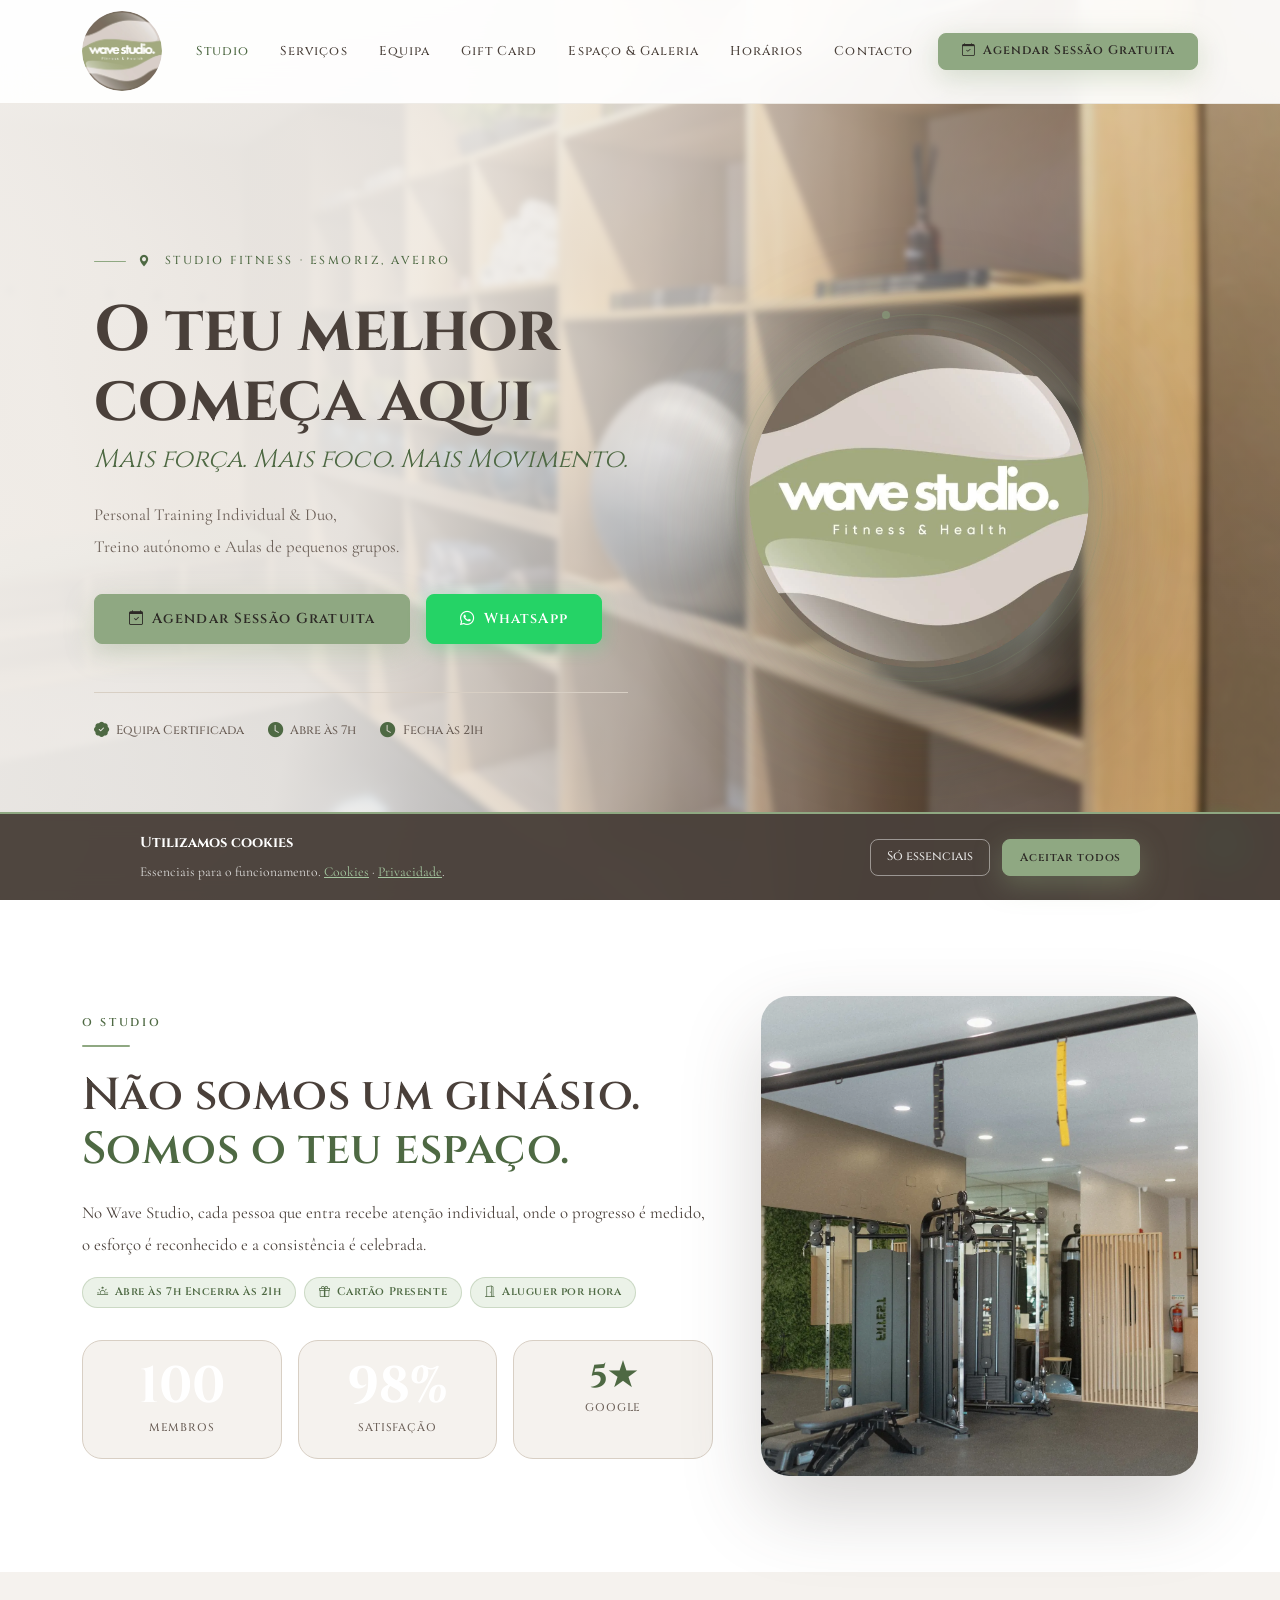
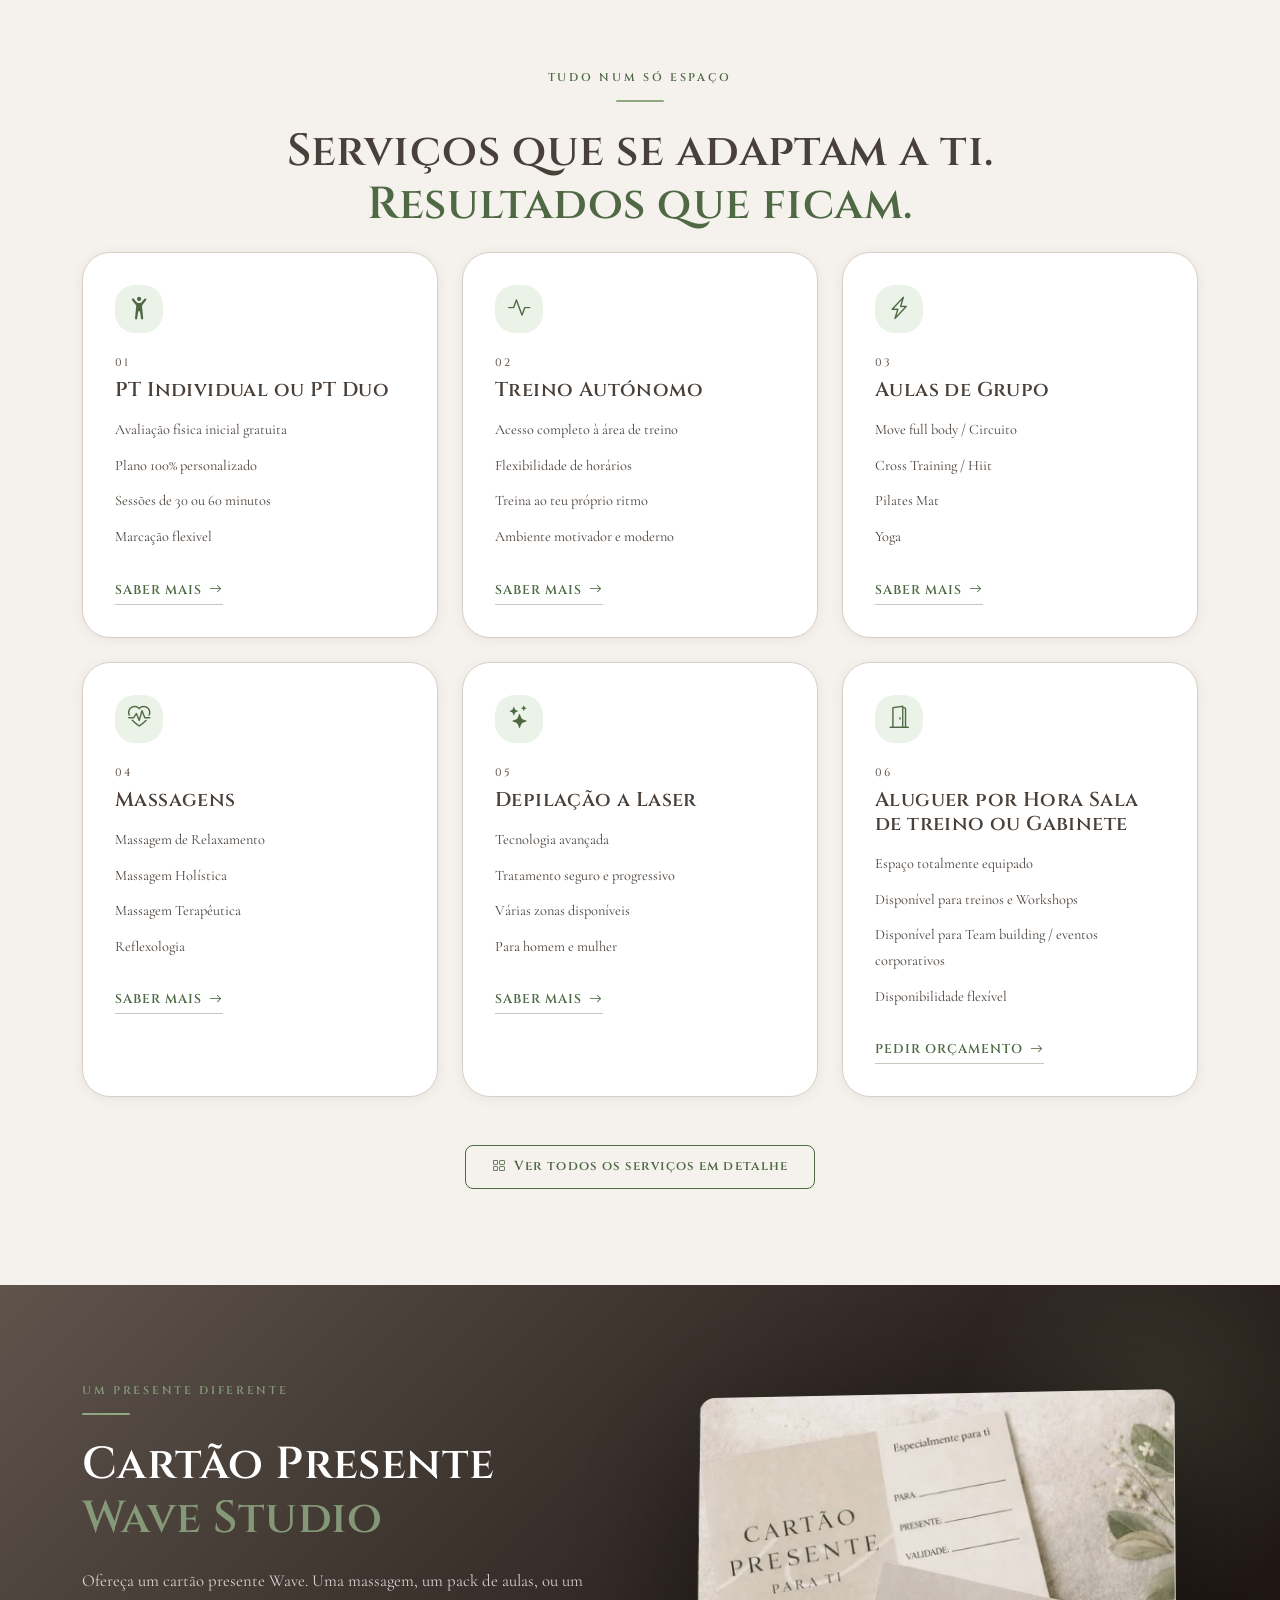
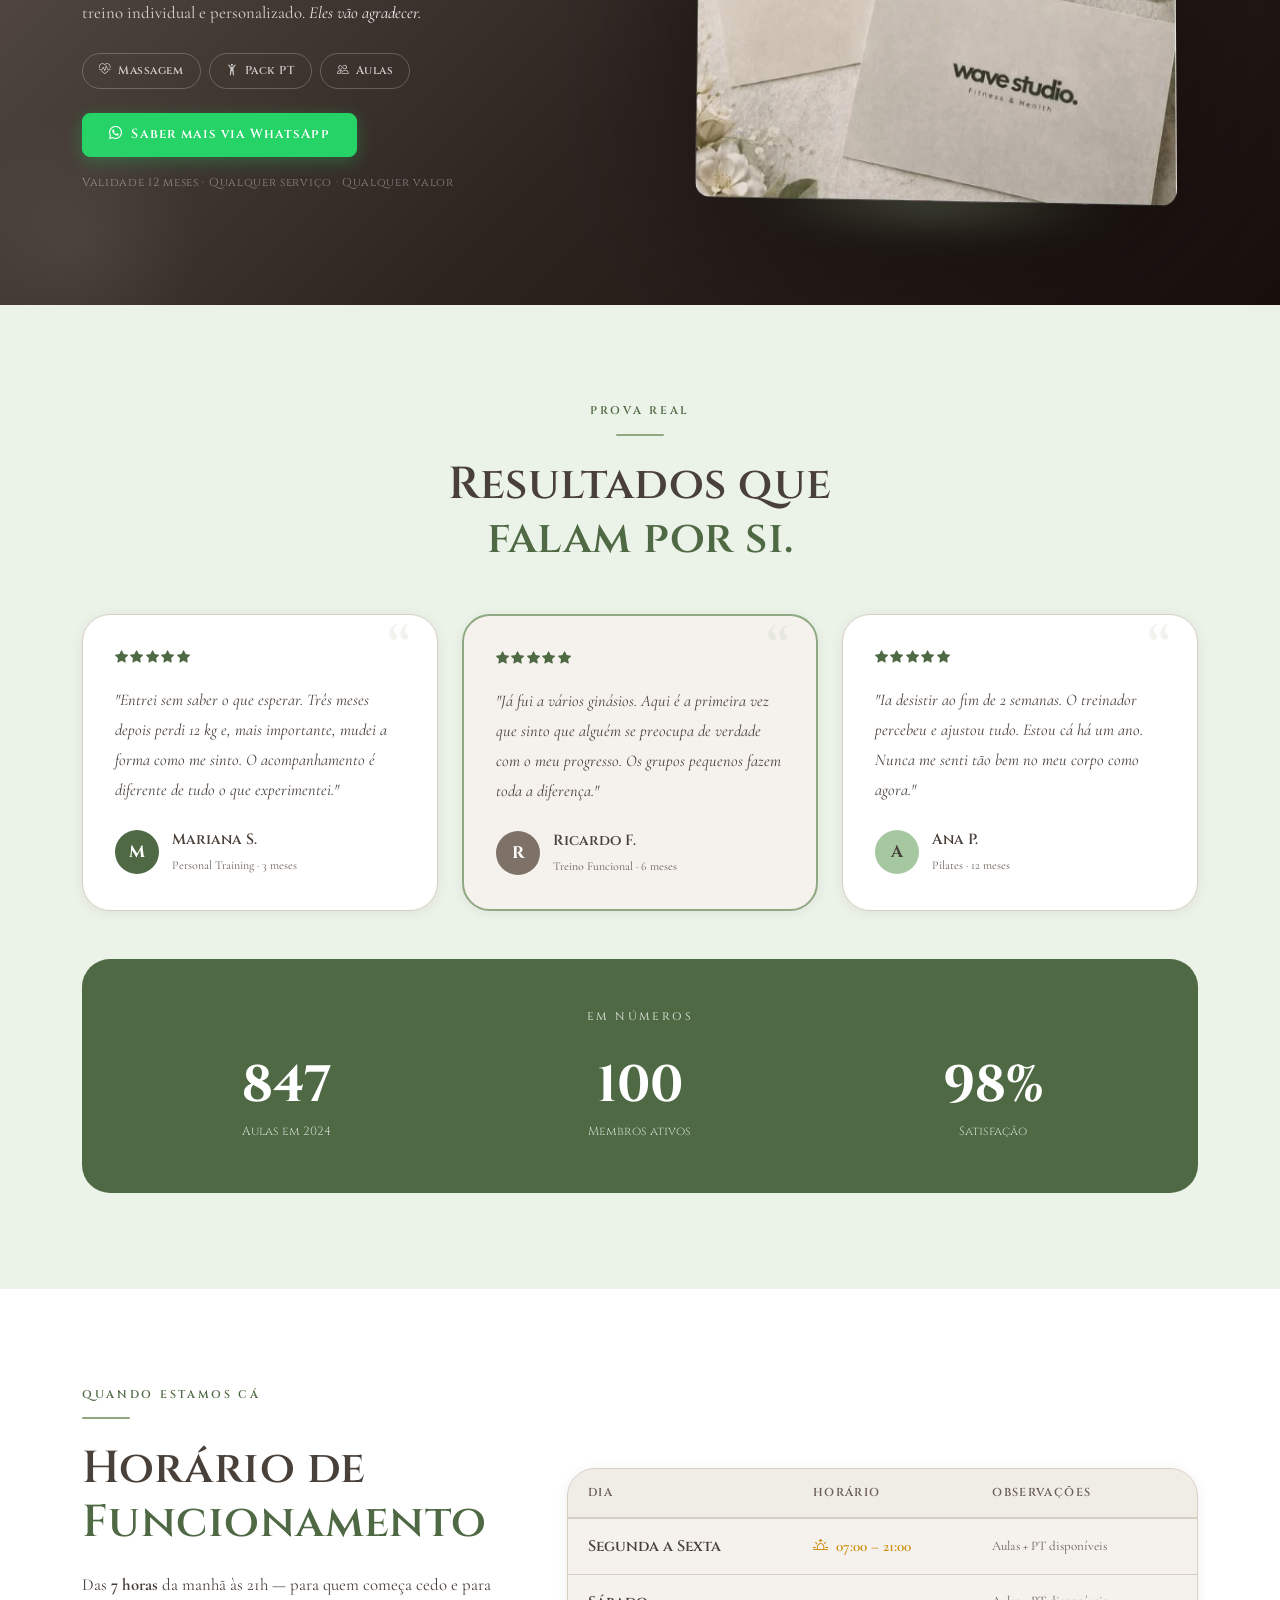
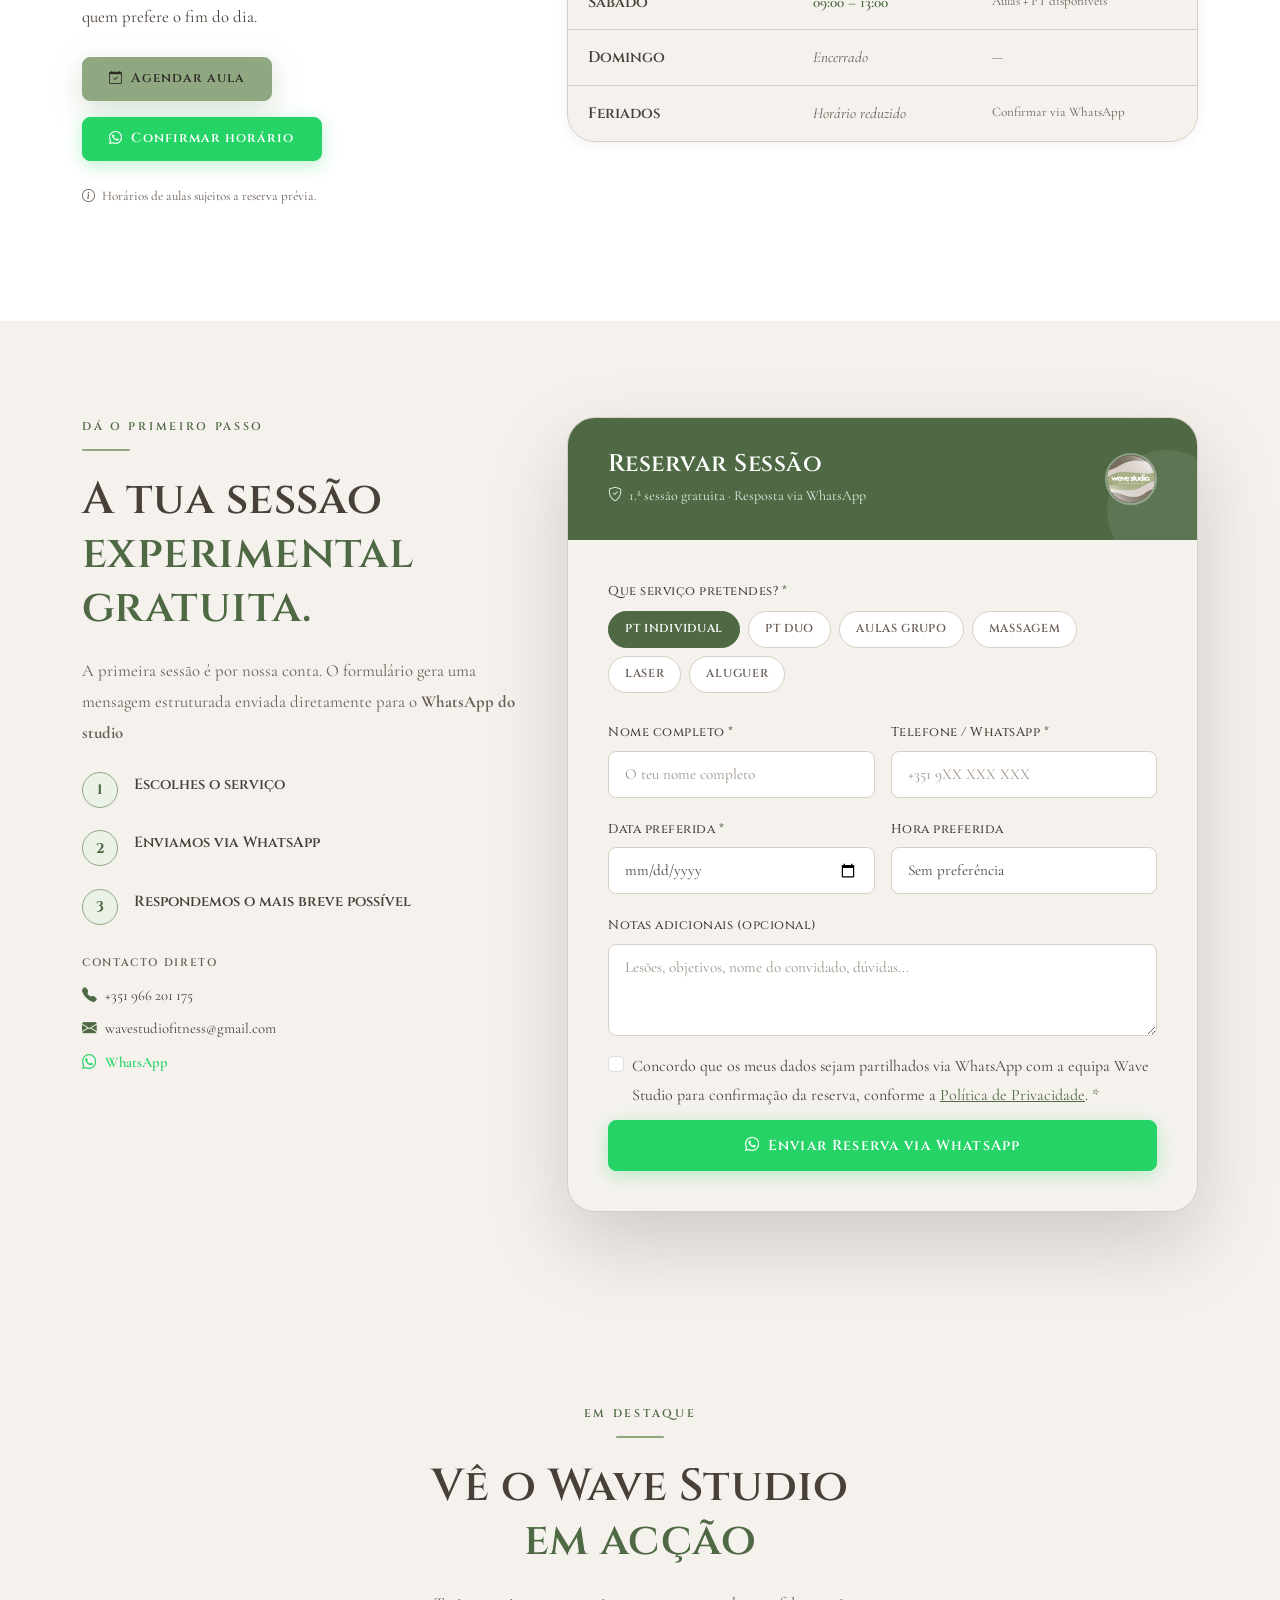
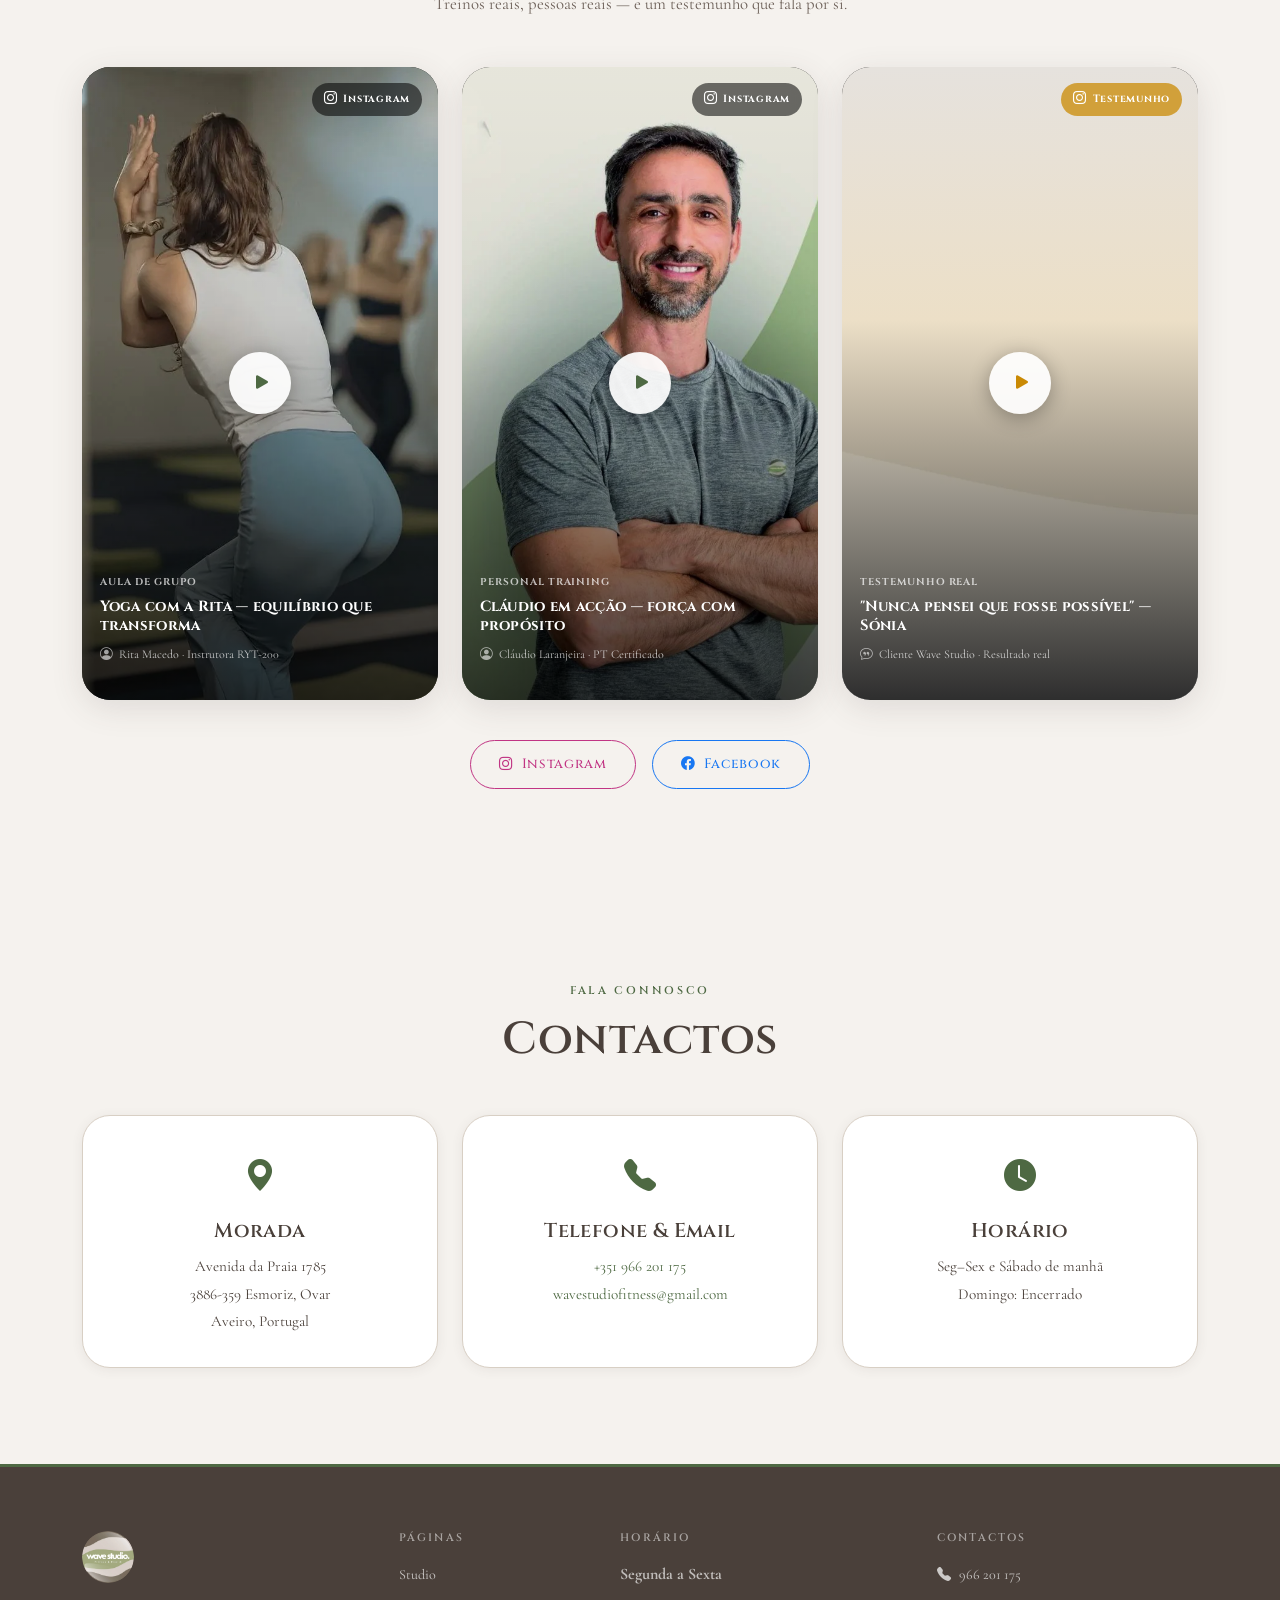
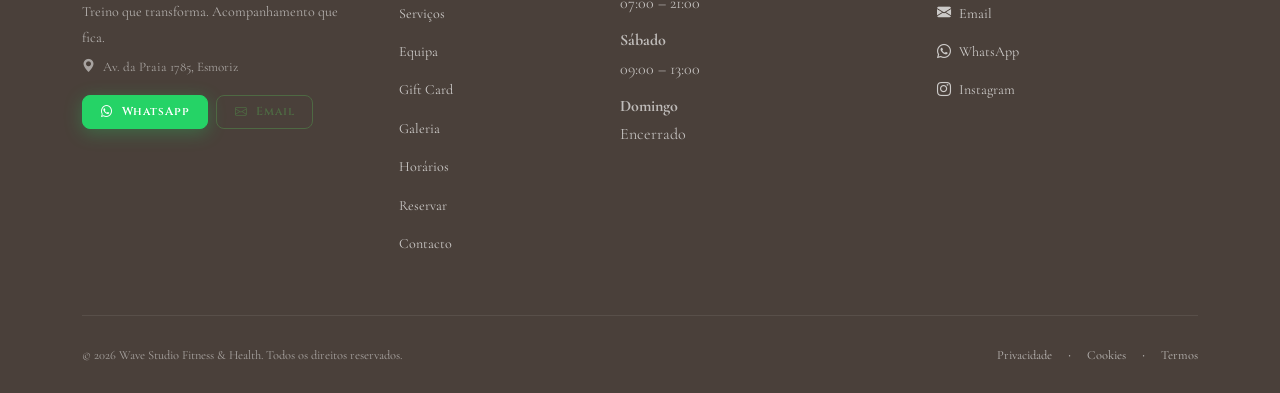
==== index.html @ d320b625 "Versão inicial do website Wave Studio" ====
<!DOCTYPE html>
<html lang="pt-PT">
<head>
  <meta charset="UTF-8">
  <meta name="viewport" content="width=device-width, initial-scale=1.0">
  <meta name="theme-color" content="#4E6943">

  <!-- SEO -->
  <title>Wave Studio Fitness &amp; Health — PT Individual &amp; Duo, Aulas, Treino Autónomo, Massagens | Esmoriz, Aveiro</title>
  <meta name="description" content="Studio Fitness em Esmoriz: PT Individual e Duo, aulas pequenos grupos. Abertura às 7h. Agende sua sessão gratuita.">
  <meta name="robots" content="index, follow">
  <link rel="canonical" href="https://www.wavestudiofitness.pt/">
  <link rel="icon" href="/favicon.ico" sizes="any">
  <link rel="icon" type="image/png" sizes="32x32" href="assets/icons/favicon-32.png">
  <link rel="icon" type="image/png" sizes="16x16" href="assets/icons/favicon-16.png">
  <link rel="apple-touch-icon" sizes="180x180" href="assets/icons/apple-touch-icon.png">
  <link rel="manifest" href="/site.webmanifest">

  <!-- Open Graph -->
  <meta property="og:type"        content="website">
  <meta property="og:title"       content="Wave Studio — PT, Aulas, Massagens | Esmoriz">
  <meta property="og:description" content="Studio Fitness com PT, aulas de pequenos grupos. Agende sua sessão grátis.">
  <meta property="og:image"       content="https://www.wavestudiofitness.pt/assets/images/logos/og-image.jpg">
  <meta property="og:url"         content="https://www.wavestudiofitness.pt/">
  <meta property="og:locale"      content="pt_PT">

  <!-- Schema.org LocalBusiness -->
  <script type="application/ld+json">
  {"@context":"https://schema.org","@type":"HealthClub","name":"Wave Studio Fitness & Health","url":"https://www.wavestudiofitness.pt","telephone":"+351966201175","email":"wavestudiofitness@gmail.com","address":{"@type":"PostalAddress","streetAddress":"Avenida da Praia 1785","addressLocality":"Esmoriz","postalCode":"3886-359","addressRegion":"Ovar","addressCountry":"PT"},"geo":{"@type":"GeoCoordinates","latitude":40.9453,"longitude":-8.6432},"openingHoursSpecification":[{"@type":"OpeningHoursSpecification","dayOfWeek":["Monday","Tuesday","Wednesday","Thursday","Friday"],"opens":"07:00","closes":"21:00"},{"@type":"OpeningHoursSpecification","dayOfWeek":"Saturday","opens":"09:00","closes":"13:00"}],"priceRange":"€€","aggregateRating":{"@type":"AggregateRating","ratingValue":"5","reviewCount":"87"},"sameAs":["https://instagram.com/wavestudiofitness","https://facebook.com/wavestudiofitness"]}
  </script>

  <!--
    GTM — Descomenta e substitui GTM-XXXXXXX pelo ID real
    <script>(function(w,d,s,l,i){...})(window,document,'script','dataLayer','GTM-XXXXXXX');</script>
  -->

  <!-- Google Fonts: Cinzel + Cormorant Garamond -->
  <link rel="preconnect" href="https://fonts.googleapis.com">
  <link rel="preconnect" href="https://fonts.gstatic.com" crossorigin>
  <link href="https://fonts.googleapis.com/css2?family=Cinzel:wght@400;500;600;700&family=Cormorant+Garamond:ital,wght@0,300;0,400;0,500;0,600;1,300;1,400&display=swap" rel="stylesheet">

  <!-- Bootstrap 5.3 CDN -->
  <link
    href="https://cdn.jsdelivr.net/npm/bootstrap@5.3.3/dist/css/bootstrap.min.css"
    rel="stylesheet"
    integrity="sha384-QWTKZyjpPEjISv5WaRU9OFeRpok6YctnYmDr5pNlyT2bRjXh0JMhjY6hW+ALEwIH"
    crossorigin="anonymous"
  >
  <link rel="stylesheet" href="assets/fonts/bootstrap-icons.css">

  <!-- CSS do site — ordem obrigatória: Bootstrap → style → overrides -->
  <link rel="stylesheet" href="assets/css/style.css">
  <link rel="stylesheet" href="assets/css/overrides.css">

  <link rel="stylesheet" href="assets/css/home.css">
</head>

<body>

  <!-- Skip Link — WCAG 2.4.1 -->
  <a class="skip-link" href="#main-content">Saltar para o conteúdo</a>

  <!-- ════════════════════════════════════════════════════════════
       NAVBAR — ID: "navbar" | Menu ID: "menuNav"
       Estrutura idêntica em todas as páginas do site.
  ════════════════════════════════════════════════════════════ -->
    <nav class="navbar navbar-expand-lg fixed-top" id="navbar" aria-label="Navegação principal">
    <div class="container">
      <a class="navbar-brand" href="index.html" aria-label="Wave Studio Fitness &amp; Health">
        <img src="assets/images/logos/logomarca.webp" alt="Wave Studio Fitness &amp; Health" class="navbar-logo"
             width="80" height="80" loading="eager"
             onerror="this.onerror=null;this.src='assets/images/logos/logomarca.webp'">
      </a>
      <button class="navbar-toggler" type="button"
              data-bs-toggle="collapse" data-bs-target="#menuNav"
              aria-controls="menuNav" aria-expanded="false"
              aria-label="Abrir menu de navegação">
        <span class="navbar-toggler-icon"></span>
      </button>
      <div class="navbar-collapse collapse" id="menuNav">
        <ul class="navbar-nav ms-auto align-items-lg-center gap-lg-1" role="list">
          <li class="nav-item"><a class="nav-link active" aria-current="page" href="index.html">Studio</a></li>
          <li class="nav-item"><a class="nav-link" href="pages/servicos.html">Serviços</a></li>
          <li class="nav-item"><a class="nav-link" href="pages/equipa.html">Equipa</a></li>
          <li class="nav-item"><a class="nav-link" href="index.html#gift">Gift Card</a></li>
          <li class="nav-item"><a class="nav-link" href="pages/galeria.html">Espaço &amp; Galeria</a></li>
          <li class="nav-item"><a class="nav-link" href="pages/horarios.html">Horários</a></li>
          <li class="nav-item"><a class="nav-link" href="pages/contactos.html">Contacto</a></li>
          <li class="nav-item ms-lg-2">
            <a class="btn btn-primary btn-nav" href="pages/reservas.html"
               aria-label="Reservar sessão experimental gratuita">
              <i class="bi bi-calendar-check" aria-hidden="true"></i>
              Agendar Sessão Gratuita
            </a>
          </li>
        </ul>
      </div>
    </div>
  </nav>

  <main id="main-content" tabindex="-1">

    <!-- ════════════════════════════════════════════════════════════
         HERO — Imagem de fundo + logo animado + CTAs
         Fundo: camada CSS blur + gradiente creme para legibilidade
    ════════════════════════════════════════════════════════════ -->
    <section id="inicio" class="hero" aria-label="Apresentação Wave Studio">

      <!-- Camada 1: foto do studio desfocada -->
      <div class="hero__bg"
           style="background-image: url('assets/images/hero/area-personal-training.webp')"
           aria-hidden="true"></div>

      <!-- Camada 2: gradiente de legibilidade -->
      <div class="hero__overlay" aria-hidden="true"></div>

      <!-- Camada 3: conteúdo -->
      <div class="container hero__inner">
        <div class="row align-items-center g-4">

          <!-- Coluna texto + CTAs -->
          <div class="col-lg-6">
            <p class="hero__pretitulo fade-up" style="animation-delay:.1s">
              <i class="bi bi-geo-alt-fill" aria-hidden="true"></i>
              Studio Fitness · Esmoriz, Aveiro
            </p>

            <h1 class="hero__titulo fade-up" style="animation-delay:.15s">
              O teu melhor<br>começa aqui
            </h1>
            <p class="hero__subtitulo fade-up" style="animation-delay:.3s">
              <em>Mais força. Mais foco. Mais Movimento.</em>
            </p>

            <p class="hero__sub fade-up" style="animation-delay:.45s">
              Personal Training Individual &amp; Duo, 
              <br>Treino autónomo e Aulas de pequenos grupos.
            </p>

            <!-- CTAs principais — ambos com ação real -->
            <div class="hero__ctas fade-up" style="animation-delay:.6s">
              <!-- CTA 1: âncora para o formulário de reserva -->
              <a href="#reserva" class="btn btn-primary btn-lg"
                 aria-label="Ir para o formulário de reserva gratuita">
                <i class="bi bi-calendar-check" aria-hidden="true"></i>
                Agendar Sessão Gratuita
              </a>
              <!-- CTA 2: WhatsApp direto com mensagem pré-preenchida -->
              <a href="https://wa.me/351966201175?text=Ol%C3%A1!%20Quero%20marcar%20a%20minha%201.%C2%AA%20sess%C3%A3o%20gratuita%20no%20Wave%20Studio."
                 target="_blank" rel="noopener noreferrer"
                 class="btn btn-wa btn-lg"
                 aria-label="Contactar via WhatsApp (abre em nova aba)">
                <i class="bi bi-whatsapp" aria-hidden="true"></i>
                WhatsApp
              </a>
            </div>

            <!-- Trust signals -->
            <div class="hero__trust fade-up" style="animation-delay:.8s">
              <div class="trust-item">
                <i class="bi bi-patch-check-fill trust-icon" aria-hidden="true"></i>
                <span>Equipa Certificada</span>
              </div>
              <div class="trust-item">
                <i class="bi bi-clock-fill trust-icon" aria-hidden="true"></i>
                <span>Abre às 7h</span>
              </div>
              <div class="trust-item">
                <i class="bi bi-clock-fill trust-icon" aria-hidden="true"></i>
                <span>Fecha às 21h</span>
              </div>
            </div>
          </div>

          <!-- Coluna logótipo animado -->
          <div class="col-lg-6 hero__logo-col fade-up" style="animation-delay:.35s"
               aria-hidden="true">
            <div class="hero__logo-wrap">
              <div class="hero__logo-aura"></div>
              <div class="hero__logo-ring"></div>
              <!-- Logo embutido em base64 para zero dependência de ficheiro externo -->
              <img
                 src="assets/images/logos/logomarca.webp"
                 alt="Wave Studio Fitness &amp; Health"
                 class="hero__logo-img"
                 width="220"
                 height="220"
                 loading="eager">
            </div>
          </div>

        </div>
      </div>

      
    </section>


    <!-- ════════════════════════════════════════════════════════════
         SOBRE — O studio e os seus diferenciais
    ════════════════════════════════════════════════════════════ -->
    <section id="sobre" class="section" aria-labelledby="h-sobre">
      <div class="container">
        <div class="row align-items-center g-5">

          <!-- Imagem -->
          <div class="col-lg-5 order-lg-2 reveal">
            <div class="sobre__img-wrap">
              <img src="assets/images/backgrounds/nosso-espaco.webp"
                   alt="Interior do Wave Studio Fitness em Esmoriz"
                   class="sobre__img"
                   width="800" height="600"
                   loading="lazy"
                   onerror="this.onerror=null">
              <!--<div class="sobre__badge" aria-hidden="true">
                <span class="sobre__badge-num">2+</span>
                <span class="sobre__badge-lbl">Anos de<br>experiência</span>
              </div>-->
            </div>
          </div>

          <!-- Texto -->
          <div class="col-lg-7 order-lg-1 reveal">
            <span class="sec-label">O Studio</span>
            <span class="deco-line" aria-hidden="true"></span>
            <h2 id="h-sobre" class="sec-title">
              Não somos um ginásio.<br>
              <span class="txt-accent">Somos o teu espaço.</span>
            </h2>
            <p class="sec-text mb-3">
              No Wave Studio, cada pessoa que entra recebe atenção individual,
              onde o progresso é medido,<br> o esforço é reconhecido e a consistência é celebrada.
            </p>
            
            <!-- Pills de diferenciação -->
            <div class="d-flex flex-wrap gap-2 mb-4">
              <!--<span class="info-pill"><i class="bi bi-clock" aria-hidden="true"></i> Sessões de 60 min</span>-->
              <!--<span class="info-pill"><i class="bi bi-person-plus" aria-hidden="true"></i> Traz um convidado</span>-->

              <span class="info-pill"><i class="bi bi-sunrise" aria-hidden="true"></i> Abre às 7h Encerra às 21h</span>
              <!--<span class="info-pill"><i class="bi bi-people" aria-hidden="true"></i> Aulas de pequenos grupos</span>-->
              <span class="info-pill"><i class="bi bi-gift" aria-hidden="true"></i> Cartão Presente</span>
              <span class="info-pill"><i class="bi bi-door-open" aria-hidden="true"></i> Aluguer por hora</span>
            </div>

            <!-- Stats animadas -->
            <div class="stat-grid" role="list" aria-label="Estatísticas do studio">
              <div class="stat-card" role="listitem">
                <span class="stat-num counter-num" data-target="100">0</span>
                <span class="stat-lbl">Membros</span>
              </div>
              <div class="stat-card" role="listitem">
                <span class="stat-num counter-num" data-target="98" data-suffix="%">0</span>
                <span class="stat-lbl">Satisfação</span>
              </div>
              <div class="stat-card" role="listitem">
                <span class="stat-num">5&#9733;</span>
                <span class="stat-lbl">Google</span>
              </div>
            </div>
          </div>

        </div>
      </div>
    </section>


    <!-- ════════════════════════════════════════════════════════════
         SERVIÇOS ALL-IN-ONE — 6 cards em grid 3x2
         Cada card tem um CTA activo (WhatsApp ou âncora)
    ════════════════════════════════════════════════════════════ -->
    <section id="servicos" class="section section--creme" aria-labelledby="h-servicos">
      <div class="container">

        <div class="text-center mb-2">
          <span class="sec-label">Tudo num só espaço</span>
          <span class="deco-line deco-line--center" aria-hidden="true"></span>
          <h2 id="h-servicos" class="sec-title">
            Serviços que se adaptam a ti.<br>
            <span class="txt-accent">Resultados que ficam.</span>
          </h2>
          <!--<p class="sec-sub mx-auto mb-4">
            Do treino personalizado às aulas de grupo e até às massagens.
            <br> Experiência completa de bem-estar com profissionais certificados.
          </p>-->
        </div>

        <!-- Grid de 6 serviços -->
        <div class="row g-4">

          <!-- 01 PT Individual ou Dou — DESTAQUE -->
          <div class="col-md-6 col-lg-4 reveal">
            <article class="card-wave" aria-label="PT Individual">
              <div class="card-icon" aria-hidden="true"><i class="bi bi-person-arms-up"></i></div>
              <span class="card-num">01</span>
              <h3 class="card-title">PT Individual ou PT Duo</h3>
              <!--<p class="card-text">Programa 100% personalizado. 30 ou 60 minutos de foco total com o teu treinador certificado.</p>-->
              <ul class="card-list" role="list">
                <li><!--<i class="bi bi-check2" aria-hidden="true">--></i>Avaliação física inicial gratuita</li>
                <li><!--<i class="bi bi-check2" aria-hidden="true">--></i>Plano 100% personalizado</li>
                <li><!--<i class="bi bi-check2" aria-hidden="true">--></i>Sessões de 30 ou 60 minutos</li>
                <li><!--<i class="bi bi-check2" aria-hidden="true">--></i>Marcação flexivel</li>
              </ul>
              <a href="https://wa.me/351966201175?text=Ol%C3%A1!%20Quero%20marcar%20uma%20sess%C3%A3o%20de%20PT%20Individual%20gratuita."
                 target="_blank" rel="noopener noreferrer"
                 class="card-cta" aria-label="Reservar PT Individual via WhatsApp">
                Saber mais <i class="bi bi-arrow-right" aria-hidden="true"></i>
              </a>
            </article>
          </div>

          <!-- 02 Treino Autónomo -->
      <div class="col-md-6 col-lg-4 reveal" style="animation-delay:.1s">
        <article class="card-wave" aria-label="Treino Autónomo — Treina ao teu ritmo">
          <div class="card-icon" aria-hidden="true"><i class="bi bi-activity"></i></div>
          <span class="card-num">02</span>
          <h3 class="card-title">Treino Autónomo</h3>
         <!--<p class="card-text">Treina ao teu ritmo com acesso aos equipamentos e liberdade total para seguires o teu próprio plano de treino.</p>-->
          <ul class="card-list" role="list">
        <li><!--<i class="bi bi-check2" aria-hidden="true">--></i>Acesso completo à área de treino</li>
        <li><!--<i class="bi bi-check2" aria-hidden="true">--></i>Flexibilidade de horários</li>
        <li><!--<i class="bi bi-check2" aria-hidden="true">--></i>Treina ao teu próprio ritmo</li>
        <li><!--<i class="bi bi-check2" aria-hidden="true">--></i>Ambiente motivador e moderno</li>
      </ul>

    <a href="https://wa.me/351966201175?text=Ol%C3%A1!%20Quero%20saber%20mais%20sobre%20Treino%20Aut%C3%B3nomo."target="_blank"rel="noopener noreferrer"
       class="card-cta"aria-label="Saber mais sobre Treino Autónomo via WhatsApp">
       Saber mais <i class="bi bi-arrow-right" aria-hidden="true"></i>
    </a>
  </article>
</div>

          <!-- 03 Aulas de Grupo -->
          <div class="col-md-6 col-lg-4 reveal" style="animation-delay:.2s">
            <article class="card-wave" aria-label="Aulas de Grupo — Cross Training, HIIT, Pilates, Yoga">
              <div class="card-icon" aria-hidden="true"><i class="bi bi-lightning-charge"></i></div>
              <span class="card-num">03</span>
              <h3 class="card-title">Aulas de Grupo</h3>
              <!--<p class="card-text">Cross Training, HIIT, Pilates e Yoga. Grupos com aulas de pequenos grupos.</p>-->
              <ul class="card-list" role="list">
                <li><!--<i class="bi bi-check2" aria-hidden="true">--></i>Move full body / Circuito</li>
                <li><!--<i class="bi bi-check2" aria-hidden="true">--></i>Cross Training / Hiit </li>
                <li><!--<i class="bi bi-check2" aria-hidden="true">--></i>Pilates Mat </li>
                <li><!--<i class="bi bi-check2" aria-hidden="true">--></i>Yoga </li>
              </ul>
              <a href="#reserva" class="card-cta">
                Saber mais <i class="bi bi-arrow-right" aria-hidden="true"></i>
              </a>
            </article>
          </div>

          <!-- 04 Massagens -->
          <div class="col-md-6 col-lg-4 reveal" style="animation-delay:.1s">
            <article class="card-wave" aria-label="Massagens — Relaxamento, holística, terapêutica">
              <div class="card-icon" aria-hidden="true"><i class="bi bi-heart-pulse"></i></div>
              <span class="card-num">04</span>
              <h3 class="card-title">Massagens</h3>
              <!--<p class="card-text">Relaxamento e recuperação muscular com a terapeuta certificada <strong>Cecília Pinto</strong>.</p>-->
              <ul class="card-list" role="list">
                <li><!--<i class="bi bi-check2" aria-hidden="true">--></i>Massagem de Relaxamento</li>
                <li><!--<i class="bi bi-check2" aria-hidden="true">--></i>Massagem Holística</li>
                <li><!--<i class="bi bi-check2" aria-hidden="true">--></i>Massagem Terapêutica</li>
                <li><!--<i class="bi bi-check2" aria-hidden="true">--></i>Reflexologia</li>

               <!-- <li><i class="bi bi-check2" aria-hidden="true"></i>Recuperação Desportiva</li>-->
              </ul>
              <a href="https://wa.me/351966201175?text=Ol%C3%A1!%20Quero%20marcar%20uma%20sess%C3%A3o%20de%20massagem."
                 target="_blank" rel="noopener noreferrer"
                 class="card-cta" aria-label="Marcar massagem via WhatsApp">
                Saber mais <i class="bi bi-arrow-right" aria-hidden="true"></i>
              </a>
            </article>
          </div>

          <!-- 05 Depilação Laser -->
          <div class="col-md-6 col-lg-4 reveal" style="animation-delay:.2s">
            <article class="card-wave" aria-label="Depilação a Laser com salutem therapies depil">
              <div class="card-icon" aria-hidden="true"><i class="bi bi-stars"></i></div>
              <span class="card-num">05</span>
              <h3 class="card-title">Depilação a Laser</h3>
              <!--<p class="card-text">Tecnologia avançada com o técnicos certificados <strong>Salutem therapies depil</strong>. Homem e mulher.</p>-->
              <ul class="card-list" role="list">
                <li><!--<i class="bi bi-check2" aria-hidden="true">--></i>Tecnologia avançada</li>
                <li><!--<i class="bi bi-check2" aria-hidden="true">--></i>Tratamento seguro e progressivo</li>
                <li><!--<i class="bi bi-check2" aria-hidden="true">--></i>Várias zonas disponíveis</li>
                <li><!--<i class="bi bi-check2" aria-hidden="true">--></i>Para homem e mulher</li>
              </ul>
              <a href="https://wa.me/351966201175?text=Ol%C3%A1!%20Quero%20saber%20mais%20sobre%20a%20depila%C3%A7%C3%A3o%20laser."
                 target="_blank" rel="noopener noreferrer"
                 class="card-cta" aria-label="Saber mais sobre depilação laser via WhatsApp">
                Saber mais <i class="bi bi-arrow-right" aria-hidden="true"></i>
              </a>
            </article>
          </div>

          <!-- 06 Aluguer por Hora -->
          <div class="col-md-6 col-lg-4 reveal" style="animation-delay:.3s">
            <article class="card-wave" aria-label="Aluguer do Espaço por Hora">
              <div class="card-icon" aria-hidden="true"><i class="bi bi-door-open"></i></div>
              <span class="card-num">06</span>
              <h3 class="card-title">Aluguer por Hora Sala de treino ou Gabinete</h3>
              <!--<p class="card-text">O espaço Wave Studio disponível para uso privado por hora — treinos, workshops, eventos.</p>-->
              <ul class="card-list" role="list">
                <li><!--<i class="bi bi-check2" aria-hidden="true">--></i>Espaço totalmente equipado</li>
                <li><!--<i class="bi bi-check2" aria-hidden="true">--></i>Disponível para treinos e Workshops</li>
                <li><!--<i class="bi bi-check2" aria-hidden="true">--></i>Disponível para Team building / eventos corporativos</li>
                <li><!--<i class="bi bi-check2" aria-hidden="true">--></i>Disponibilidade flexível</li>
              </ul>
              <a href="https://wa.me/351966201175?text=Ol%C3%A1!%20Gostaria%20de%20saber%20mais%20sobre%20o%20aluguer%20do%20espa%C3%A7o%20por%20hora."
                 target="_blank" rel="noopener noreferrer"
                 class="card-cta" aria-label="Pedir orçamento aluguer via WhatsApp">
                Pedir orçamento <i class="bi bi-arrow-right" aria-hidden="true"></i>
              </a>
            </article>
          </div>

        </div><!-- /row -->

        <!-- Link para página de serviços completa -->
        <div class="text-center mt-5">
          <a href="pages/servicos.html" class="btn btn-outline-salvia btn-md">
            <i class="bi bi-grid" aria-hidden="true"></i>
            Ver todos os serviços em detalhe
          </a>
        </div>

      </div>
    </section>


    <!-- ════════════════════════════════════════════════════════════
         GIFT CARD — Secção emocional premium
    ════════════════════════════════════════════════════════════ -->
    <section id="gift" class="gift-section" aria-labelledby="h-gift">
      <div class="container">
        <div class="row g-5 align-items-center">

          <!-- Copywriting emocional + CTAs -->
          <div class="col-lg-6 reveal">
            <span class="sec-label" style="color:rgba(143,168,130,.85)">Um presente diferente</span>
            <span class="deco-line" aria-hidden="true"></span>
            <h2 id="h-gift" class="sec-title" style="color:#fff">
              Cartão Presente<br>
              <span style="color:rgba(143,168,130,.85)">Wave Studio</span>
            </h2>
            <p class="sec-text mb-4" style="color:rgba(255,255,255,.78)">
              Ofereça um cartão presente Wave. Uma massagem, um pack de aulas,
              ou um treino individual e personalizado. <em style="color:rgba(255,255,255,.92)">Eles vão agradecer.</em>
            </p>

            <!-- Opções do gift -->
            <div class="d-flex flex-wrap gap-2 mb-4">
              <span class="gift-opt"><i class="bi bi-heart-pulse" aria-hidden="true"></i>Massagem</span>
              <span class="gift-opt"><i class="bi bi-person-arms-up" aria-hidden="true"></i>Pack PT</span>
              <span class="gift-opt"><i class="bi bi-people" aria-hidden="true"></i>Aulas</span>

            </div>

            <!-- CTAs — ambos com ação activa -->
            <div class="d-flex flex-wrap gap-3">
              <a href="https://wa.me/351966201175?text=Ol%C3%A1!%20Gostaria%20de%20encomendar%20um%20Cart%C3%A3o%20Presente%20Wave%20Studio."
                 target="_blank" rel="noopener noreferrer"
                 class="btn btn-wa btn-md"
                 aria-label="Encomendar Gift Card via WhatsApp">
                <i class="bi bi-whatsapp" aria-hidden="true"></i>
                Saber mais via WhatsApp
              </a>
             <!-- <a href="mailto:wavestudiofitness@gmail.com?subject=Cart%C3%A3o%20Presente%20Wave%20Studio"
                 class="btn btn-outline-salvia btn-md"
                 style="border-color:rgba(255,255,255,.35);color:rgba(255,255,255,.82)">
                <i class="bi bi-envelope" aria-hidden="true"></i>
                Encomendar por Email
              </a>-->
            </div>
            <p style="font-family:var(--f-h);font-size:.72rem;color:rgba(255,255,255,.42);margin-top:1rem;letter-spacing:.06em">
              Validade 12 meses · Qualquer serviço · Qualquer valor
            </p>
          </div>

          <!-- Cartão Presente — fotografia real -->
          <div class="col-lg-6 d-flex justify-content-center align-items-center reveal" style="animation-delay:.2s">
            <div class="gift-photo-wrap" aria-label="Cartão Presente Wave Studio — fotografia do cartão físico">
              <img src="assets/images/services/gift-card.webp"
                   alt="Cartão Presente Wave Studio Fitness & Health — cartão físico com envelope"
                   class="gift-photo"
                   loading="lazy"
                   onerror="this.onerror=null">
              <div class="gift-photo__glow" aria-hidden="true"></div>
            </div>
          </div>

        </div>
      </div>
    </section>


    <!-- ════════════════════════════════════════════════════════════
         TESTEMUNHOS + CONTADORES
    ════════════════════════════════════════════════════════════ -->
    <section id="resultados" class="section section--light" aria-labelledby="h-test">
      <div class="container">

        <div class="text-center mb-5">
          <span class="sec-label">Prova real</span>
          <span class="deco-line deco-line--center" aria-hidden="true"></span>
          <h2 id="h-test" class="sec-title">
            Resultados que<br><span class="txt-accent">falam por si.</span>
          </h2>
         <!-- <p class="sec-sub mx-auto">
            Não vendemos promessas. Pessoas reais que decidiram começar — e não pararam.
          </p>-->
        </div>

        <div class="row g-4">
          <!-- Testemunho 1 -->
          <div class="col-md-4 reveal">
            <blockquote class="test-card">
              <div class="test-stars" aria-label="5 estrelas em 5">
                <i class="bi bi-star-fill" aria-hidden="true"></i>
                <i class="bi bi-star-fill" aria-hidden="true"></i>
                <i class="bi bi-star-fill" aria-hidden="true"></i>
                <i class="bi bi-star-fill" aria-hidden="true"></i>
                <i class="bi bi-star-fill" aria-hidden="true"></i>
              </div>
              <p class="test-txt">"Entrei sem saber o que esperar. Três meses depois perdi 12 kg e, mais importante, mudei a forma como me sinto. O acompanhamento é diferente de tudo o que experimentei."</p>
              <footer class="test-footer">
                <div class="test-avatar test-avatar--a" aria-hidden="true">M</div>
                <div>
                  <span class="test-name">Mariana S.</span>
                  <span class="test-service">Personal Training · 3 meses</span>
                </div>
              </footer>
            </blockquote>
          </div>
          <!-- Testemunho 2 (destaque) -->
          <div class="col-md-4 reveal" style="animation-delay:.15s">
            <blockquote class="test-card test-card--star">
              <div class="test-stars" aria-label="5 estrelas em 5">
                <i class="bi bi-star-fill" aria-hidden="true"></i>
                <i class="bi bi-star-fill" aria-hidden="true"></i>
                <i class="bi bi-star-fill" aria-hidden="true"></i>
                <i class="bi bi-star-fill" aria-hidden="true"></i>
                <i class="bi bi-star-fill" aria-hidden="true"></i>
              </div>
              <p class="test-txt">"Já fui a vários ginásios. Aqui é a primeira vez que sinto que alguém se preocupa de verdade com o meu progresso. Os grupos pequenos fazem toda a diferença."</p>
              <footer class="test-footer">
                <div class="test-avatar test-avatar--b" aria-hidden="true">R</div>
                <div>
                  <span class="test-name">Ricardo F.</span>
                  <span class="test-service">Treino Funcional · 6 meses</span>
                </div>
              </footer>
            </blockquote>
          </div>
          <!-- Testemunho 3 -->
          <div class="col-md-4 reveal" style="animation-delay:.3s">
            <blockquote class="test-card">
              <div class="test-stars" aria-label="5 estrelas em 5">
                <i class="bi bi-star-fill" aria-hidden="true"></i>
                <i class="bi bi-star-fill" aria-hidden="true"></i>
                <i class="bi bi-star-fill" aria-hidden="true"></i>
                <i class="bi bi-star-fill" aria-hidden="true"></i>
                <i class="bi bi-star-fill" aria-hidden="true"></i>
              </div>
              <p class="test-txt">"Ia desistir ao fim de 2 semanas. O treinador percebeu e ajustou tudo. Estou cá há um ano. Nunca me senti tão bem no meu corpo como agora."</p>
              <footer class="test-footer">
                <div class="test-avatar test-avatar--c" aria-hidden="true">A</div>
                <div>
                  <span class="test-name">Ana P.</span>
                  <span class="test-service">Pilates · 12 meses</span>
                </div>
              </footer>
            </blockquote>
          </div>
        </div>

        <!-- Contadores animados -->
        <div class="counters-wrap reveal" aria-label="Estatísticas em números">
          <p class="counters-label">Em números</p>
          <div class="row g-2 text-center justify-content-center">
            <div class="col-6 col-md-4">
              <span class="counter-num" data-target="847">0</span>
              <span class="counter-lbl">Aulas em 2024</span>
            </div>
            <div class="col-6 col-md-4">
              <span class="counter-num" data-target="100">0</span>
              <span class="counter-lbl">Membros ativos</span>
            </div>
            <div class="col-6 col-md-4">
              <span class="counter-num" data-target="98" data-suffix="%">0</span>
              <span class="counter-lbl">Satisfação</span>
            </div>

          </div>
        </div>

      </div>
    </section>


    <!-- ════════════════════════════════════════════════════════════
         HORÁRIO
    ════════════════════════════════════════════════════════════ -->
    <section id="horario" class="section" aria-labelledby="h-horario">
      <div class="container">
        <div class="row g-5 align-items-center">

          <div class="col-lg-5 reveal">
            <span class="sec-label">Quando estamos cá</span>
            <span class="deco-line" aria-hidden="true"></span>
            <h2 id="h-horario" class="sec-title">
              Horário de<br><span class="txt-accent">Funcionamento</span>
            </h2>
            <p class="sec-text mb-4">
              Das <strong>7 horas</strong> da manhã às 21h — para quem começa cedo
              e para quem prefere o fim do dia.
            </p>
            <div class="d-flex flex-wrap gap-3">
              <a href="#reserva" class="btn btn-primary btn-md">
                <i class="bi bi-calendar-check" aria-hidden="true"></i>Agendar aula
              </a>
              <a href="https://wa.me/351966201175?text=Ol%C3%A1!%20Quero%20confirmar%20o%20hor%C3%A1rio%20de%20uma%20aula."
                 target="_blank" rel="noopener noreferrer"
                 class="btn btn-wa btn-md"
                 aria-label="Confirmar horário via WhatsApp">
                <i class="bi bi-whatsapp" aria-hidden="true"></i>Confirmar horário
              </a>
            </div>
            <p class="mt-4" style="font-size:.82rem;color:var(--txt-muted)">
              <i class="bi bi-info-circle me-1" aria-hidden="true"></i>
              Horários de aulas sujeitos a reserva prévia.
            </p>
          </div>

          <div class="col-lg-7 reveal" style="animation-delay:.15s">
            <div class="horario-wrap">
              <table class="horario-table" aria-label="Horário semanal de funcionamento">
                <thead>
                  <tr>
                    <th scope="col">Dia</th>
                    <th scope="col">Horário</th>
                    <th scope="col">Observações</th>
                  </tr>
                </thead>
                <tbody>
                  <tr>
                    <td class="hora-day">Segunda a Sexta</td>
                    <td><span class="hora-time hora-star">
                      <i class="bi bi-sunrise me-1" aria-hidden="true"></i>
                      07:00 – 21:00
                    </span></td>
                    <td style="font-size:.82rem;color:var(--txt-muted)">Aulas + PT disponíveis</td>
                  </tr>
                  <tr>
                    <td class="hora-day">Sábado</td>
                    <td><span class="hora-time">09:00 – 13:00</span></td>
                    <td style="font-size:.82rem;color:var(--txt-muted)">Aulas + PT disponíveis</td>
                  </tr>
                  <tr>
                    <td class="hora-day">Domingo</td>
                    <td><span class="hora-closed">Encerrado</span></td>
                    <td style="font-size:.82rem;color:var(--txt-muted)">—</td>
                  </tr>
                  <tr>
                    <td class="hora-day">Feriados</td>
                    <td><span class="hora-closed">Horário reduzido</span></td>
                    <td style="font-size:.82rem;color:var(--txt-muted)">Confirmar via WhatsApp</td>
                  </tr>
                </tbody>
              </table>
            </div>
          </div>

        </div>
      </div>
    </section>


    <!-- ════════════════════════════════════════════════════════════
         FORMULÁRIO DE RESERVA → WHATSAPP
         O submit constrói uma mensagem estruturada e abre o WhatsApp.
         A equipa recebe: Nome · Contacto · Serviço · Data pretendida · Convidado
    ════════════════════════════════════════════════════════════ -->
    <section id="reserva" class="section section--creme" aria-labelledby="h-reserva">
      <div class="container">
        <div class="row g-5 align-items-start">

          <!-- Passos e contacto direto -->
          <div class="col-lg-5 reveal">
            <span class="sec-label">Dá o primeiro passo</span>
            <span class="deco-line" aria-hidden="true"></span>
            <h2 id="h-reserva" class="sec-title">
              A tua sessão<br>
              <span class="txt-accent">experimental gratuita.</span>
            </h2>
            <p class="sec-sub mb-4">
              A primeira sessão é por nossa conta. O formulário gera uma
              mensagem estruturada enviada diretamente para o
              <strong>WhatsApp do studio</strong> 
            </p>

            <!-- Passos do processo -->
            <ol class="passos-list" aria-label="Como funciona o processo de reserva">
              <li class="passo">
                <div class="passo__num" aria-hidden="true">1</div>
                <div>
                  <p class="passo__h">Escolhes o serviço</p>
                  <!--<p class="passo__p">Seleciona o tipo de sessão pretendido.</p>-->
                </div>
              </li>
              <li class="passo">
                <div class="passo__num" aria-hidden="true">2</div>
                <div>
                  <p class="passo__h">Enviamos via WhatsApp</p>
                  <!--<p class="passo__p">Mensagem estruturada com todos os teus dados para o staff.</p>-->
                </div>
              </li>
              <li class="passo">
                <div class="passo__num" aria-hidden="true">3</div>
                <div>
                  <p class="passo__h">Respondemos o mais breve possível</p>
                  <!--<p class="passo__p">Resposta imediata. Sessão marcada.</p>-->
                </div>
              </li>
            </ol>

            <!-- Contacto direto -->
            <div class="contacto-dir">
              <p class="contacto-dir__lbl">Contacto direto</p>
              <a href="tel:+351966201175" class="contacto-dir__link">
                <i class="bi bi-telephone-fill" aria-hidden="true"></i>
                +351 966 201 175
              </a>
              <a href="mailto:wavestudiofitness@gmail.com" class="contacto-dir__link">
                <i class="bi bi-envelope-fill" aria-hidden="true"></i>
                wavestudiofitness@gmail.com
              </a>
              <a href="https://wa.me/351966201175"
                 target="_blank" rel="noopener noreferrer"
                 class="contacto-dir__link contacto-dir__link--wa"
                 aria-label="WhatsApp direto (abre em nova aba)">
                <i class="bi bi-whatsapp" aria-hidden="true"></i>
                WhatsApp 
              </a>
            </div>
          </div>

          <!-- Formulário dinâmico -->
          <div class="col-lg-7 reveal" style="animation-delay:.15s">
            <div class="reserva-wrap">

              <!-- Header do formulário -->
              <div class="reserva-head">
                <div class="d-flex align-items-center justify-content-between">
                  <div>
                    <h3 class="reserva-head__title">Reservar Sessão</h3>
                    <p class="reserva-head__sub">
                      <i class="bi bi-shield-check me-1" aria-hidden="true"></i>
                      1.ª sessão gratuita · Resposta via WhatsApp
                    </p>
                  </div>
                  <img src="assets/images/logos/logomarca.webp" alt=""
                       class="reserva-head__logo" aria-hidden="true"
                       width="60" height="60" loading="lazy"
                       onerror="this.onerror=null">
                </div>
              </div>

              <!-- Corpo do formulário -->
              <div class="reserva-body">

                <!-- Seletor visual de serviço -->
                <div role="group" aria-labelledby="srv-lbl">
                  <p id="srv-lbl" class="form-label mb-2">
                    Que serviço pretendes?
                    <span class="campo-req" aria-label="obrigatório">*</span>
                  </p>
                  <div class="srv-selector" id="srvSelector" role="radiogroup"
                       aria-label="Selecionar tipo de serviço">
                    <button type="button" class="srv-sel-btn active"
                            data-tipo="PT Individual (60 min)"
                            data-context="PT Individual: 60 minutos, 1.ª gratuita. Professores: Cláudio Laranjeira, José Cunha, Sofia Oliveira ou Tiago Brites."
                            data-icon="bi-person-arms-up"
                            aria-pressed="true">
                      PT Individual
                    </button>
                    <button type="button" class="srv-sel-btn"
                            data-tipo="PT Duo (60 min — 2 pessoas)"
                            data-context="PT Duo: 60 minutos para 2 pessoas. Programa adaptado a ambos. 1.ª sessão gratuita."
                            data-icon="bi-people"
                            aria-pressed="false">
                      PT Duo
                    </button>
                    <button type="button" class="srv-sel-btn"
                            data-tipo="Aulas de Grupo (Cross/HIIT/Pilates/Yoga)"
                            data-context="Aulas de Grupo: Cross Training, HIIT, Pilates ou Yoga. Aulas de pequenos grupos."
                            data-icon="bi-lightning-charge"
                            aria-pressed="false">
                      Aulas Grupo
                    </button>
                    <button type="button" class="srv-sel-btn"
                            data-tipo="Massagem (Relaxamento/Holística/Terapêutica)"
                            data-context="Massagem com Cecília Pinto — relaxamento, holística ou terapêutica. Terapeuta certificada."
                            data-icon="bi-heart-pulse"
                            aria-pressed="false">
                      Massagem
                    </button>
                    <button type="button" class="srv-sel-btn"
                            data-tipo="Depilação a Laser"
                            data-context="Depilação Laser com técnico certificado. Para homem e mulher."
                            data-icon="bi-stars"
                            aria-pressed="false">
                      Laser
                    </button>
                    <button type="button" class="srv-sel-btn"
                            data-tipo="Aluguer do Espaço por Hora"
                            data-context="Aluguer do Espaço: espaço privado e equipado por hora. Para workshops, eventos ou treinos privados."
                            data-icon="bi-door-open"
                            aria-pressed="false">
                      Aluguer
                    </button>
                  </div>
                </div>

               <!-- Contexto dinâmico do serviço seleccionado -->
                <!--<div id="srvContext" class="srv-context is-visible"
                     role="status" aria-live="polite">
                  <i id="ctxIcon" class="bi bi-person-arms-up" aria-hidden="true"></i>
                  <span id="ctxTxt">
                    PT Individual: 30 ou 60 minutos, 1.ª gratuita.
                    Treinadores: Cláudio, José, Sofia, Tiago Brites.
                  </span>
                </div>-->

                <!-- Formulário — submissão via JavaScript (módulo 07 em site.js) -->
                <form id="formReserva" novalidate aria-label="Formulário de reserva de sessão">
                  <div class="row g-3">

                    <div class="col-md-6">
                      <label for="nome" class="form-label">
                        Nome completo
                        <span class="campo-req" aria-label="obrigatório">*</span>
                      </label>
                      <input type="text" class="form-control" id="nome" name="nome"
                             placeholder="O teu nome completo"
                             required autocomplete="name">
                      <div class="invalid-feedback">Por favor, indica o teu nome.</div>
                    </div>

                    <div class="col-md-6">
                      <label for="tel" class="form-label">
                        Telefone / WhatsApp
                        <span class="campo-req" aria-label="obrigatório">*</span>
                      </label>
                      <input type="tel" class="form-control" id="tel" name="tel"
                             placeholder="+351 9XX XXX XXX"
                             required autocomplete="tel">
                      <div class="invalid-feedback">Por favor, indica o teu contacto.</div>
                    </div>

                    <div class="col-md-6">
                      <label for="data" class="form-label">
                        Data preferida
                        <span class="campo-req" aria-label="obrigatório">*</span>
                      </label>
                      <input type="date" class="form-control" id="data" name="data" required>
                      <div class="invalid-feedback">Por favor, indica uma data.</div>
                    </div>

                    <div class="col-md-6">
                      <label for="hora" class="form-label">Hora preferida</label>
                      <select class="form-select" id="hora" name="hora">
                        <option value="">Sem preferência</option>
                        <option value="Manhã (7h–12h)">Manhã (7h–12h)</option>
                        <option value="Tarde (12h–18h)">Tarde (12h–18h)</option>
                        <option value="Noite (18h–21h)">Noite (18h–21h)</option>
                      </select>
                    </div>

                    <!--<div class="col-12">
                      <label for="convidado" class="form-label">Vais trazer um convidado?</label>
                      <select class="form-select" id="convidado" name="convidado">
                        <option value="Não, venho sozinho/a">Não, venho sozinho/a</option>
                        <option value="Sim, trago um convidado (grátis!)">Sim, trago um convidado (grátis!)</option>
                      </select>
                    </div>-->

                    <div class="col-12">
                      <label for="notas" class="form-label">Notas adicionais (opcional)</label>
                      <textarea class="form-control" id="notas" name="notas" rows="3"
                                placeholder="Lesões, objetivos, nome do convidado, dúvidas..."></textarea>
                    </div>

                    <div class="col-12">
                      <div class="form-check">
                        <input class="form-check-input" type="checkbox"
                               id="rgpd" name="rgpd" required>
                        <label class="form-check-label form-check-label--sm" for="rgpd">
                          Concordo que os meus dados sejam partilhados via WhatsApp com a
                          equipa Wave Studio para confirmação da reserva, conforme a
                          <a href="pages/privacidade.html" class="link-rgpd">Política de Privacidade</a>.
                          <span class="campo-req" aria-label="obrigatório">*</span>
                        </label>
                        <div class="invalid-feedback">Tens de aceitar para continuar.</div>
                      </div>
                    </div>

                    <div class="col-12 mt-2">
                      <button type="submit" class="btn btn-wa btn-lg btn-full" id="btnReservar">
                        <i class="bi bi-whatsapp" aria-hidden="true"></i>
                        Enviar Reserva via WhatsApp
                      </button>
                      <!--<p style="font-family:var(--f-h);font-size:.72rem;color:var(--txt-muted);text-align:center;margin-top:.85rem;letter-spacing:.04em">
                        <i class="bi bi-shield-check me-1" aria-hidden="true"></i>
                        Abre o WhatsApp com mensagem pré-preenchida para a equipa
                      </p>-->
                    </div>

                  </div><!-- /row -->
                </form><!-- /formReserva -->

              </div><!-- /reserva-body -->
            </div><!-- /reserva-wrap -->
          </div>

        </div>
      </div>
    </section>


    <!-- ════════════════════════════════════════════════════════════
         CTA FINAL — Última chamada à ação
    ════════════════════════════════════════════════════════════ -->
    <!--<section class="cta-strip" aria-label="Chamada final à ação">
      <div class="cta-strip__inner">
        <p class="cta-strip__pre">Hoje é o dia certo</p>
        <h2 class="cta-strip__h">
          Cada semana que esperas<br>é uma semana que não começas.
        </h2>
        <p class="cta-strip__p">
          A versão de ti que queres ser está a um passo de ser concretizada.
        </p>
        <div class="d-flex flex-wrap justify-content-center gap-3">
          <a href="#reserva" class="btn btn-dark btn-lg">
            <i class="bi bi-lightning-charge-fill" aria-hidden="true"></i>
            Quero a minha sessão gratuita
          </a>
          <a href="https://wa.me/351966201175?text=Ol%C3%A1!%20Quero%20marcar%20a%20minha%20primeira%20sess%C3%A3o%20gratuita%20no%20Wave%20Studio."
             target="_blank" rel="noopener noreferrer"
             class="btn btn-wa btn-lg"
             aria-label="WhatsApp (abre em nova aba)">
            <i class="bi bi-whatsapp" aria-hidden="true"></i>
            Falar agora
          </a>
        </div>
        <p class="cta-strip__note">
          <i class="bi bi-shield-check me-2" aria-hidden="true"></i>
          Primeira sessão gratuita · Sem cartão · Sem compromisso
        </p>
      </div>
    </section>-->


    <!-- ════════════════════════════════════════════════════════════
         VÍDEOS EM DESTAQUE — Instagram
    ════════════════════════════════════════════════════════════ -->
    <section class="section section--creme" aria-labelledby="h-redes" id="videos">
      <div class="container">

        <div class="text-center mb-5">
          <span class="sec-label">Em destaque</span>
          <span class="deco-line deco-line--center" aria-hidden="true"></span>
          <h2 id="h-redes" class="sec-title">Vê o Wave Studio<br><span class="txt-accent">em acção</span></h2>
          <p class="sec-sub mx-auto">
            Treinos reais, pessoas reais — e um testemunho que fala por si.
          </p>
        </div>

        <div class="ig-video-grid">

          <!-- ── Vídeo 1: Rita — Yoga ── -->
          <a class="ig-card reveal"
             href="https://www.instagram.com/p/C9LGqIkNNgC/"
             target="_blank" rel="noopener noreferrer"
             aria-label="Ver vídeo da Rita no Instagram — Yoga no Wave Studio">

            <!-- Thumbnail: imagem do estúdio como fallback visual -->
            <div class="ig-card__thumb"
                 style="background-image:url('assets/images/services/yoga.webp')"></div>
            <div class="ig-card__overlay"></div>

            <!-- Badge Instagram -->
            <div class="ig-card__badge" aria-hidden="true">
              <i class="bi bi-instagram"></i> Instagram
            </div>

            <!-- Play -->
            <div class="ig-card__play" aria-hidden="true">
              <i class="bi bi-play-fill"></i>
            </div>

            <!-- Info -->
            <div class="ig-card__info">
              <span class="ig-card__tag">Aula de Grupo</span>
              <h3 class="ig-card__titulo">Yoga com a Rita — equilíbrio que transforma</h3>
              <p class="ig-card__nome">
                <i class="bi bi-person-circle"></i>
                Rita Macedo · Instrutora RYT-200
              </p>
            </div>
          </a>

          <!-- ── Vídeo 2: Cláudio — Cross Training ── -->
          <a class="ig-card reveal"
             href="https://www.instagram.com/p/C8FeYmlvWyx/"
             target="_blank" rel="noopener noreferrer"
             aria-label="Ver vídeo do Cláudio no Instagram — Cross Training no Wave Studio"
             style="animation-delay:.1s">

            <div class="ig-card__thumb"
                 style="background-image:url('assets/images/team/claudio-laranjeira.webp')"></div>
            <div class="ig-card__overlay"></div>

            <div class="ig-card__badge" aria-hidden="true">
              <i class="bi bi-instagram"></i> Instagram
            </div>

            <div class="ig-card__play" aria-hidden="true">
              <i class="bi bi-play-fill"></i>
            </div>

            <div class="ig-card__info">
              <span class="ig-card__tag">Personal Training</span>
              <h3 class="ig-card__titulo">Cláudio em acção — força com propósito</h3>
              <p class="ig-card__nome">
                <i class="bi bi-person-circle"></i>
                Cláudio Laranjeira · PT Certificado
              </p>
            </div>
          </a>

          <!-- ── Vídeo 3: Testemunho Sónia ── -->
          <a class="ig-card ig-card--testemunho reveal"
             href="https://www.instagram.com/p/DAjZaXQNpn_/"
             target="_blank" rel="noopener noreferrer"
             aria-label="Ver testemunho da Sónia no Instagram — cliente Wave Studio"
             style="animation-delay:.2s">

            <div class="ig-card__thumb"
                 style="background-image:url('assets/images/hero/are-you-ready.webp');background-position:center"></div>
            <div class="ig-card__overlay" style="background:linear-gradient(to bottom,rgba(0,0,0,.05) 0%,rgba(202,138,4,.15) 40%,rgba(0,0,0,.82) 100%)"></div>

            <div class="ig-card__badge" aria-hidden="true">
              <i class="bi bi-instagram"></i> Testemunho
            </div>

            <div class="ig-card__play" aria-hidden="true">
              <i class="bi bi-play-fill"></i>
            </div>

            <div class="ig-card__info">
              <span class="ig-card__tag">Testemunho real</span>
              <h3 class="ig-card__titulo">"Nunca pensei que fosse possível" — Sónia</h3>
              <p class="ig-card__nome">
                <i class="bi bi-chat-quote"></i>
                Cliente Wave Studio · Resultado real
              </p>
            </div>
          </a>

        </div><!-- /ig-video-grid -->

        <!--
          MODELO PARA UM NOVO VÍDEO
          ──────────────────────────
          Para acrescentar mais um vídeo à grelha:
          1. Copiar o bloco todo abaixo (de <a class="ig-card...  até  </a>)
          2. Colar dentro de <div class="ig-video-grid"> acima, antes do </div>
          3. Substituir os 6 pontos marcados com «»:

             «LINK»    → endereço do vídeo/reel (Instagram, Facebook ou YouTube)
             «FOTO»    → imagem de assets/images/... a usar como capa
             «BADGE»   → texto do selo (ex.: "Instagram", "Testemunho")
             «TAG»     → categoria curta (ex.: "Aula de Grupo", "Personal Training")
             «TITULO»  → título do vídeo
             «AUTOR»   → nome + função de quem aparece no vídeo

          4. Ajustar "animation-delay" para 0.1s a mais do que o último cartão,
             para manter o efeito de entrada em cascata.

          Sugestões de vídeo a produzir — ver secção de recomendações no
          separador de gestão de conteúdos (não faz parte deste código).

        <a class="ig-card reveal"
           href="«LINK»"
           target="_blank" rel="noopener noreferrer"
           aria-label="Ver vídeo no Instagram — «TITULO»"
           style="animation-delay:.3s">

          <div class="ig-card__thumb"
               style="background-image:url('«FOTO»')"></div>
          <div class="ig-card__overlay"></div>

          <div class="ig-card__badge" aria-hidden="true">
            <i class="bi bi-instagram"></i> «BADGE»
          </div>

          <div class="ig-card__play" aria-hidden="true">
            <i class="bi bi-play-fill"></i>
          </div>

          <div class="ig-card__info">
            <span class="ig-card__tag">«TAG»</span>
            <h3 class="ig-card__titulo">«TITULO»</h3>
            <p class="ig-card__nome">
              <i class="bi bi-person-circle"></i>
              «AUTOR»
            </p>
          </div>
        </a>
        -->

        <!-- Botões sociais -->
        <div class="ig-footer" style="justify-content:center;gap:1rem">
          <a href="https://instagram.com/wavestudiofitness"
             target="_blank" rel="noopener noreferrer"
             class="btn-ig" aria-label="Seguir @wavestudiofitness no Instagram">
            <i class="bi bi-instagram" aria-hidden="true"></i>Instagram
          </a>
          <a href="https://facebook.com/wavestudiofitness"
             target="_blank" rel="noopener noreferrer"
             class="btn-fb" aria-label="Seguir Wave Studio no Facebook">
            <i class="bi bi-facebook" aria-hidden="true"></i>Facebook
          </a>
        </div>

      </div>
    </section>


    <!-- ════════════════════════════════════════════════════════════
         CONTACTOS
    ════════════════════════════════════════════════════════════ -->
    <section id="contactos" class="section section--creme" aria-labelledby="h-cont">
      <div class="container">
        <div class="text-center mb-5">
          <span class="sec-label">Fala connosco</span>
          <h2 id="h-cont" class="sec-title">Contactos</h2>
        </div>
        <div class="row g-4 justify-content-center">
          <div class="col-md-4 text-center reveal">
            <div class="card-wave">
              <i class="bi bi-geo-alt-fill" style="font-size:2rem;color:var(--salvia-texto);display:block;margin-bottom:.85rem" aria-hidden="true"></i>
              <h3 class="card-title">Morada</h3>
              <p class="card-text">
                Avenida da Praia 1785<br>3886-359 Esmoriz, Ovar<br>Aveiro, Portugal
              </p>
            </div>
          </div>
          <div class="col-md-4 text-center reveal" style="animation-delay:.1s">
            <div class="card-wave">
              <i class="bi bi-telephone-fill" style="font-size:2rem;color:var(--salvia-texto);display:block;margin-bottom:.85rem" aria-hidden="true"></i>
              <h3 class="card-title">Telefone &amp; Email</h3>
              <p class="card-text">
                <a href="tel:+351966201175" style="color:var(--salvia-texto);text-decoration:none">+351 966 201 175</a><br>
                <a href="mailto:wavestudiofitness@gmail.com" style="color:var(--salvia-texto);text-decoration:none">wavestudiofitness@gmail.com</a>
              </p>
            </div>
          </div>
          <div class="col-md-4 text-center reveal" style="animation-delay:.2s">
            <div class="card-wave">
              <i class="bi bi-clock-fill" style="font-size:2rem;color:var(--salvia-texto);display:block;margin-bottom:.85rem" aria-hidden="true"></i>
              <h3 class="card-title">Horário</h3>
              <p class="card-text">
                Seg–Sex e Sábado de manhã<br>Domingo: Encerrado
              </p>
            </div>
          </div>
        </div>
      </div>
    </section>

  </main><!-- /main -->


  <!-- ════════════════════════════════════════════════════════════
       FOOTER — Estrutura idêntica em todas as páginas
       Links: âncoras do index usam href="#id"
              páginas externas usam href="pages/xxx.html"
  ════════════════════════════════════════════════════════════ -->
  <footer class="footer" role="contentinfo">
    <div class="container">
      <div class="row g-4 justify-content-between">
        <div class="col-lg-3">
          <img src="assets/images/logos/logomarca.webp" alt="Wave Studio Fitness &amp; Health"
               class="footer__logo" width="52" height="52" loading="lazy"
               onerror="this.onerror=null">
          <p class="footer__tagline">Treino que transforma. Acompanhamento que fica.</p>
          <address class="footer__addr not-italic"><i class="bi bi-geo-alt-fill me-2" aria-hidden="true"></i>Av. da Praia 1785, Esmoriz</address>
          <div class="d-flex gap-2 flex-wrap mt-3">
            <a href="https://wa.me/351966201175" target="_blank" rel="noopener noreferrer" class="btn btn-wa btn-sm" aria-label="WhatsApp"><i class="bi bi-whatsapp" aria-hidden="true"></i> WhatsApp</a>
            <a href="mailto:wavestudiofitness@gmail.com" class="btn btn-outline-salvia btn-sm"><i class="bi bi-envelope" aria-hidden="true"></i> Email</a>
          </div>
        </div>
        <div class="col-sm-6 col-lg-2">
          <h2 class="footer__h">Páginas</h2>
          <nav aria-label="Rodapé — páginas"><ul class="footer__links">
              <li><a href="#sobre" class="footer__link" aria-current="page">Studio</a></li>
              <li><a href="pages/servicos.html" class="footer__link">Serviços</a></li>
              <li><a href="pages/equipa.html" class="footer__link">Equipa</a></li>
              <li><a href="#gift" class="footer__link">Gift Card</a></li>
              <li><a href="pages/galeria.html" class="footer__link">Galeria</a></li>
              <li><a href="pages/horarios.html" class="footer__link">Horários</a></li>
              <li><a href="pages/reservas.html" class="footer__link">Reservar</a></li>
              <li><a href="pages/contactos.html" class="footer__link">Contacto</a></li>
          </ul></nav>
        </div>
        <div class="col-sm-6 col-lg-3">
          <h2 class="footer__h">Horário</h2>
          <dl class="footer__horario">
            <dt>Segunda a Sexta</dt><dd>07:00 – 21:00</dd>
            <dt>Sábado</dt>         <dd>09:00 – 13:00</dd>
            <dt>Domingo</dt>        <dd>Encerrado</dd>
          </dl>
        </div>
        <div class="col-sm-6 col-lg-3">
          <h2 class="footer__h">Contactos</h2>
          <ul class="footer__links">
            <li><a href="tel:+351966201175" class="footer__link"><i class="bi bi-telephone-fill me-2" aria-hidden="true"></i>966 201 175</a></li>
            <li><a href="mailto:wavestudiofitness@gmail.com" class="footer__link"><i class="bi bi-envelope-fill me-2" aria-hidden="true"></i>Email</a></li>
            <li><a href="https://wa.me/351966201175" target="_blank" rel="noopener noreferrer" class="footer__link"><i class="bi bi-whatsapp me-2" aria-hidden="true"></i>WhatsApp</a></li>
            <li><a href="https://instagram.com/wavestudiofitness" target="_blank" rel="noopener noreferrer" class="footer__link"><i class="bi bi-instagram me-2" aria-hidden="true"></i>Instagram</a></li>
          </ul>
        </div>
      </div>
      <div class="footer__base">
        <p class="footer__copy">© 2026 Wave Studio Fitness &amp; Health. Todos os direitos reservados.</p>
        <nav class="footer__legal" aria-label="Legal">
          <a href="pages/privacidade.html" class="footer__legal-link">Privacidade</a>
          <span aria-hidden="true">·</span>
          <a href="pages/cookies.html" class="footer__legal-link">Cookies</a>
          <span aria-hidden="true">·</span>
          <a href="pages/termos.html" class="footer__legal-link">Termos</a>
        </nav>
      </div>
    </div>
  </footer>


  <!-- ════════════════════════════════════════════════════════════
       COOKIE BANNER — ID: "bannerCookies"
       Funções: aceitarCookies() / recusarCookies() em site.js
  ════════════════════════════════════════════════════════════ -->
  <!-- Cookie Banner -->
  <div id="bannerCookies" class="cookie-banner" role="dialog"
       aria-modal="true"  aria-labelledby="ck-h" aria-describedby="ck-d" hidden>
    <div class="cookie-banner__inner">
      <div class="cookie-banner__txt">
        <strong id="ck-h">Utilizamos cookies</strong>
        <p id="ck-d">Essenciais para o funcionamento.
          <a href="pages/cookies.html" class="cookie-banner__link">Cookies</a> ·
          <a href="pages/privacidade.html" class="cookie-banner__link">Privacidade</a>.
        </p>
      </div>
      <div class="cookie-banner__btns">
        <button class="btn-ck-recusar" onclick="recusarCookies()">Só essenciais</button>
        <button class="btn btn-primary btn-sm" onclick="aceitarCookies()">Aceitar todos</button>
      </div>
    </div>
  </div>


  <!-- WhatsApp flutuante — sempre visível -->
  <a href="https://wa.me/351966201175?text=Ol%C3%A1!%20Gostaria%20de%20saber%20mais%20sobre%20o%20Wave%20Studio."
     class="btn-whatsapp" target="_blank" rel="noopener noreferrer"
     aria-label="Contactar o Wave Studio via WhatsApp">
    <i class="bi bi-whatsapp" aria-hidden="true"></i>
  </a>


  <!-- ════════════════════════════════════════════════════════════
       SCRIPTS — Ordem obrigatória: Bootstrap → site.js
       O site.js contém TODOS os módulos JavaScript do site.
  ════════════════════════════════════════════════════════════ -->
  <script
    src="https://cdn.jsdelivr.net/npm/bootstrap@5.3.3/dist/js/bootstrap.bundle.min.js"
    integrity="sha384-YvpcrYf0tY3lHB60NNkmXc4s9bIOgUxi8T/jzmzH6wHs8lyxwQz8UhVxMrZjXhR"
    crossorigin="anonymous"
  ></script>
  <script src="assets/js/site.js"></script>

</body>
</html>
---- assets/css/style.css ----
/* ════════════════════════════════════════════════════════════════════
   WAVE STUDIO FITNESS & HEALTH — style.css  v6.0  (Unificado)
   ────────────────────────────────────────────────────────────────────
   Arquitectura : Mobile-First | BEM | CSS Custom Properties
   Tipografia   : Cinzel (display/títulos) + Cormorant Garamond (corpo)
   WCAG 2.1 AA  : Todos os pares de cor verificados

   PALETA PRINCIPAL
   ┌─────────────────────────────────────────────────────────────────┐
   │  --salvia        #8FA882  fundo de botões, badges, destaques    │
   │  --salvia-hover  #7A9470  hover de botões primários             │
   │  --salvia-texto  #4E6943  texto verde: 6.1:1 ✅ AA sobre branco │
   │  --salvia-btn    #2D2A26  texto sobre botão sálvia: 5.5:1 ✅ AA │
   │  --wa            #25D366  WhatsApp                              │
   └─────────────────────────────────────────────────────────────────┘

   ESTRUTURA DE FICHEIROS
   ├── css/
   │   ├── style.css      ← ESTE FICHEIRO (design system completo)
   │   └── overrides.css  ← Bootstrap 5.3 overrides da marca
   ├── js/
   │   └── site.js        ← JavaScript único (todos os módulos)
   ├── index.html
   └── pages/
       ├── servicos.html | galeria.html | horarios.html
       ├── reservas.html | contactos.html | nosso-espaco.html
       ├── equipa.html   | privacidade.html | cookies.html | termos.html

   CARREGAMENTO EM TODAS AS PÁGINAS:
   index.html  → css/style.css   + css/overrides.css + js/site.js
   pages/*.html→ ../css/style.css + ../css/overrides.css + ../js/site.js
════════════════════════════════════════════════════════════════════ */


/* ────────────────────────────────────────────────────────────────
   1. DESIGN TOKENS — Fonte única da verdade visual
   ──────────────────────────────────────────────────────────────── */
:root {

  /* Sálvia — cor principal da marca */
  --salvia:        #8FA882;
  --salvia-hover:  #7A9470;
  --salvia-light:  #EBF2E8;
  --salvia-rgb:    143, 168, 130;
  --salvia-texto:  #4E6943;   /* 6.1:1 ✅ AA sobre branco */
  --salvia-btn:    #2D2A26;   /* 5.5:1 ✅ AA sobre fundo sálvia */

  /* WhatsApp */
  --wa:       #25D366;
  --wa-hover: #1da851;

  /* Neutros taupe */
  --taupe:       #7D7168;
  --taupe-esc:   #5E544C;
  --taupe-light: #EDE8E3;

  /* Fundos */
  --bege:   #D8CFC4;
  --creme:  #F5F2EE;
  --branco: #FFFFFF;

  /* Texto — todos WCAG AA mínimo */
  --txt-h:     #4A403A;  /* 10.1:1 ✅ AAA sobre branco */
  --txt-corpo: #4A403A;  /* 10.1:1 ✅ AAA */
  --txt-muted: #6B5F57;  /* 6.2:1  ✅ AA  */
  --txt-inv:   #FFFFFF;

  /* Tipografia */
  --f-h:    'Cinzel', Georgia, serif;
  --f-body: 'Cormorant Garamond', Georgia, serif;

  /* Espaçamento de secções */
  --sp:    6rem 0;
  --sp-sm: 3.5rem 0;

  /* Sombras */
  --sh-xs: 0 1px 4px  rgba(74, 64, 58, .06);
  --sh-sm: 0 2px 12px rgba(74, 64, 58, .08);
  --sh-md: 0 8px 32px rgba(74, 64, 58, .13);
  --sh-lg: 0 20px 60px rgba(74, 64, 58, .18);
  --sh-xl: 0 32px 80px rgba(74, 64, 58, .22);
  --sh-s:  0 8px 28px rgba(143, 168, 130, .35);  /* acento sálvia */

  /* Raios */
  --r:    8px;
  --r-md: 14px;
  --r-lg: 20px;
  --r-xl: 28px;

  /* Transições */
  --tr:    .28s cubic-bezier(.4, 0, .2, 1);
  --tr-lg: .45s cubic-bezier(.4, 0, .2, 1);

  /* Layout */
  --nav-h: 96px;
}


/* ────────────────────────────────────────────────────────────────
   2. RESET & BASE
   ──────────────────────────────────────────────────────────────── */
*, *::before, *::after { box-sizing: border-box; }

html {
  scroll-behavior: smooth;
  scroll-padding-top: calc(var(--nav-h) + 1rem);
}

/* Respeita preferência de movimento reduzido — WCAG 2.3.3 */
@media (prefers-reduced-motion: reduce) {
  html { scroll-behavior: auto; }
  *, *::before, *::after {
    animation-duration:        .01ms !important;
    animation-iteration-count: 1     !important;
    transition-duration:       .01ms !important;
  }
}

body {
  font-family: var(--f-body);
  font-size:   16px;
  line-height: 1.8;
  color:       var(--txt-corpo);
  background:  var(--branco);
  overflow-x:  hidden;
  -webkit-font-smoothing: antialiased;
}

img { max-width: 100%; height: auto; display: block; }

h1, h2, h3, h4, h5, h6 {
  font-family:    var(--f-h);
  font-weight:    600;
  line-height:    1.2;
  color:          var(--txt-h);
  letter-spacing: .02em;
}


/* ────────────────────────────────────────────────────────────────
   3. ACESSIBILIDADE — WCAG 2.1 AA
   ──────────────────────────────────────────────────────────────── */

/* Foco visível para teclado — WCAG 2.4.7 */
:focus-visible {
  outline:        3px solid var(--salvia-texto);
  outline-offset: 3px;
  border-radius:  3px;
}
:focus:not(:focus-visible) { outline: none; }

/* Skip link — WCAG 2.4.1 */
.skip-link {
  position:        absolute;
  top:             -100%;
  left:            1rem;
  z-index:         9999;
  padding:         .5rem 1.25rem;
  background:      var(--salvia-texto);
  color:           var(--txt-inv);
  font-family:     var(--f-h);
  font-size:       .85rem;
  font-weight:     600;
  text-decoration: none;
  border-radius:   0 0 var(--r) var(--r);
  transition:      top var(--tr);
}
.skip-link:focus { top: 0; }


/* ────────────────────────────────────────────────────────────────
   4. TIPOGRAFIA UTILITÁRIA
   ──────────────────────────────────────────────────────────────── */

/* Rótulo de secção (texto pequeno acima do título) */
.sec-label {
  display:        block;
  font-family:    var(--f-h);
  font-size:      .7rem;
  font-weight:    600;
  letter-spacing: .24em;
  text-transform: uppercase;
  color:          var(--salvia-texto);
  margin-bottom:  .75rem;
}

/* Título de secção */
.sec-title {
  font-size:      clamp(1.9rem, 4vw, 2.8rem);
  font-weight:    600;
  color:          var(--txt-h);
  margin-bottom:  1.25rem;
  letter-spacing: .01em;
}

/* Subtítulo / lead */
.sec-sub {
  font-size:   1.05rem;
  font-weight: 400;
  max-width:   560px;
  color:       var(--txt-muted);
  line-height: 1.85;
}

/* Texto de corpo de secção */
.sec-text {
  font-size:   1.05rem;
  font-weight: 400;
  line-height: 1.9;
  color:       var(--txt-corpo);
}

/* Cor de destaque */
.txt-accent { color: var(--salvia-texto); }

/* Linha decorativa */
.deco-line {
  display:       block;
  width:         3rem;
  height:        2px;
  background:    var(--salvia);
  margin:        .4rem 0 1.4rem;
  border-radius: 2px;
}
.deco-line--center { margin-left: auto; margin-right: auto; }


/* ────────────────────────────────────────────────────────────────
   5. LAYOUT — Secções e containers
   ──────────────────────────────────────────────────────────────── */
.section         { padding: var(--sp); }
.section--creme  { background: var(--creme); }
.section--light  { background: var(--salvia-light); }
.section--dark   { background: var(--taupe-esc); }

@media (max-width: 767px) { .section { padding: var(--sp-sm); } }
@media (min-width: 1200px) { .container { max-width: 1140px; } }
@media (min-width: 1400px) { .container { max-width: 1200px; } }


/* ────────────────────────────────────────────────────────────────
   6. NAVBAR (Versão Corrigida para Evitar Duplicação/Tremor)
   ──────────────────────────────────────────────────────────────── */
/* ══════════════════════════════════════════════════════════════════
   6. NAVBAR — Responsiva (mobile · tablet · desktop)
   Breakpoints: ≤575px mobile | 576–991px tablet | ≥992px desktop
   ══════════════════════════════════════════════════════════════════ */

/* ── Base — todos os tamanhos ── */
.navbar {
  min-height:              var(--nav-h);     /* 96px token */
  background:              rgba(255, 255, 255, .92);
  backdrop-filter:         blur(16px);
  -webkit-backdrop-filter: blur(16px);
  border-bottom:           1px solid rgba(216, 207, 196, .40);
  padding:                 .4rem 0;
  -webkit-transform:       translate3d(0, 0, 0);
  transform:               translate3d(0, 0, 0);
  -webkit-backface-visibility: hidden;
  backface-visibility:     hidden;
  will-change:             transform, background, box-shadow;
  transition:              background var(--tr), box-shadow var(--tr),
                           min-height var(--tr), padding var(--tr);
}

/* ── Estado após scroll (JS adiciona .navbar--scrolled) ── */
.navbar--scrolled {
  background: rgba(255, 255, 255, .98);
  box-shadow: var(--sh-md);
  min-height: 60px;
  padding:    .1rem 0;
}
.navbar--scrolled .navbar-logo {
  height: 46px;
  width:  46px;
}
.navbar--scrolled .nav-link {
  padding: .3rem .7rem !important;
}
.navbar--scrolled .btn-nav {
  padding: .3rem 1rem !important;
}
.navbar--scrolled .navbar-toggler {
  padding: .18rem .38rem;
}
.navbar--scrolled .navbar-toggler-icon {
  width:  1.1em;
  height: 1.1em;
}

/* ── Logo ── */
.navbar-logo {
  height:        80px;
  width:         80px;
  object-fit:    cover;
  border-radius: 50%;
  display:       block;
  flex-shrink:   0;
  transition:    height var(--tr), width var(--tr), opacity var(--tr);
}
.navbar-logo:hover { opacity: .88; }

/* ── Links de navegação ── */
.nav-link {
  font-family:    var(--f-h);
  font-weight:    500;
  font-size:      .8rem;
  letter-spacing: .08em;
  color:          var(--txt-h)     !important;
  padding:        .5rem .85rem     !important;
  border-radius:  var(--r);
  transition:     color var(--tr)  !important;
}
.nav-link:hover,
.nav-link.active { color: var(--salvia-texto) !important; }

/* ── Botão CTA na navbar ── */
.btn-nav {
  font-size: .78rem !important;
  padding:   .5rem 1.4rem !important;
}

/* ── Botão sanduíche ── */
.navbar-toggler {
  border:        1.5px solid rgba(216, 207, 196, .7);
  border-radius: var(--r);
  padding:       .28rem .48rem;
  line-height:   1;
  transition:    border-color var(--tr), background var(--tr),
                 padding var(--tr);
}
.navbar-toggler:hover {
  border-color: var(--salvia-texto);
  background:   rgba(143, 168, 130, .08);
}
.navbar-toggler:focus         { box-shadow: none; }
.navbar-toggler:focus-visible {
  outline:        2px solid var(--salvia-texto);
  outline-offset: 3px;
  box-shadow:     none;
}
.navbar-toggler-icon {
  width:            1.3em;
  height:           1.3em;
  background-image: url("data:image/svg+xml,%3csvg xmlns='http://www.w3.org/2000/svg' viewBox='0 0 30 30'%3e%3cpath stroke='rgba%2878%2C105%2C67%2C0.85%29' stroke-linecap='round' stroke-width='2.2' d='M4 8h22M4 15h22M4 22h22'/%3e%3c/svg%3e");
  transition:       width var(--tr), height var(--tr);
}

/* ══ TABLET + MOBILE ≤991px — menu colapsa ══════════════════════ */
@media (max-width: 991px) {
  .navbar .container {
    position: relative;
  }

  /* Dropdown flutua por cima do conteúdo, não empurra a página */
  .navbar-collapse {
    position:              absolute;
    top:                   100%;
    left:                  0;
    right:                 0;
    z-index:               1040;
    background:            rgba(255, 255, 255, .98);
    backdrop-filter:       blur(16px);
    -webkit-backdrop-filter: blur(16px);
    border-radius:         0 0 var(--r-md) var(--r-md);
    border-top:            1px solid rgba(216, 207, 196, .4);
    box-shadow:            0 16px 48px rgba(74, 64, 58, .16);
    padding:               .2rem 1rem .6rem;
    transform-origin:      top center;
  }

  /* Links compactos no dropdown */
  #menuNav .nav-link {
    font-size:      .8rem         !important;
    padding:        .42rem .6rem  !important;
    border-bottom:  1px solid rgba(216, 207, 196, .22);
    border-radius:  0;
    letter-spacing: .05em;
  }
  #menuNav .nav-item:last-of-type .nav-link { border-bottom: none; }
  #menuNav .nav-link.active,
  #menuNav .nav-link:hover { color: var(--salvia-texto) !important; }

  /* Botão CTA largura total, compacto */
  #menuNav .btn-nav {
    width:           100%        !important;
    justify-content: center      !important;
    margin-top:      .4rem       !important;
    font-size:       .8rem       !important;
    padding:         .5rem 1rem  !important;
  }
}

/* ══ TABLET 576–991px ═══════════════════════════════════════════ */
@media (min-width: 576px) and (max-width: 991px) {
  .navbar-logo          { height: 68px; width: 68px; }
  .navbar-toggler       { padding: .3rem .52rem; }
  .navbar-toggler-icon  { width: 1.25em; height: 1.25em; }
  .navbar--scrolled     { min-height: 56px; }
  .navbar--scrolled .navbar-logo { height: 44px; width: 44px; }
}

/* ══ MOBILE ≤575px ══════════════════════════════════════════════ */
@media (max-width: 575px) {
  :root { --nav-h: 72px; }

  .navbar               { min-height: var(--nav-h); padding: .25rem 0; }
  .navbar-logo          { height: 56px; width: 56px; }
  .navbar-toggler       { padding: .25rem .44rem; }
  .navbar-toggler-icon  { width: 1.2em; height: 1.2em; }
  .navbar--scrolled     { min-height: 52px; padding: .08rem 0; }
  .navbar--scrolled .navbar-logo { height: 40px; width: 40px; }

  /* Links — área de toque mínima 44px (WCAG 2.5.5) */
  #menuNav .nav-link {
    font-size: .85rem      !important;
    padding:   .55rem .5rem !important;
  }
}


/* ────────────────────────────────────────────────────────────────
   7. HERO — index.html
   ──────────────────────────────────────────────────────────────── */
.hero {
  min-height:  100vh;
  padding-top: var(--nav-h);
  position:    relative;
  display:     flex;
  align-items: center;
  overflow:    hidden;
  background:  var(--creme);
}

/* Camada 1: foto de fundo desfocada */
.hero__bg {
  position:            absolute;
  inset:               0;
  z-index:             0;
  background-size:     cover;
  background-position: center right;
  background-repeat:   no-repeat;
  filter:              blur(3px) brightness(.85);
  transform:           scale(1.04);
}

/* Camada 2: gradiente que protege a legibilidade do texto */
.hero__overlay {
  position:  absolute;
  inset:     0;
  z-index:   1;
  background: linear-gradient(
    105deg,
    rgba(245, 242, 238, .97) 0%,
    rgba(245, 242, 238, .91) 32%,
    rgba(245, 242, 238, .62) 54%,
    rgba(245, 242, 238, .20) 72%,
    rgba(245, 242, 238, .05) 88%
  );
}

/* Camada 3: conteúdo */
.hero__inner {
  position: relative;
  z-index:  2;
  padding:  4rem 1.5rem;
  width:    100%;
}

.hero__pretitulo {
  display:        flex;
  align-items:    center;
  gap:            .75rem;
  font-family:    var(--f-h);
  font-size:      .72rem;
  font-weight:    500;
  letter-spacing: .22em;
  text-transform: uppercase;
  color:          var(--salvia-texto);
  margin-bottom:  1.5rem;
}
.hero__pretitulo::before {
  content:       '';
  display:       block;
  width:         2rem;
  height:        1.5px;
  background:    var(--salvia);
  border-radius: 2px;
}

.hero__titulo {
  font-size:      clamp(2.6rem, 5vw, 4.2rem);
  font-weight:    700;
  color:          var(--txt-h);
  line-height:    1.1;
  margin-bottom:  .5rem;
  letter-spacing: -.01em;
}
.hero__titulo-em {
  font-style:  italic;
  font-weight: 400;
  color:       var(--salvia-texto);
}
.hero__subtitulo {
  font-family:    var(--f-h);
  font-size:      clamp(1.1rem, 2vw, 1.75rem);
  font-style:     italic;
  font-weight:    400;
  color:          var(--salvia-texto);
  line-height:    1.2;
  margin-bottom:  1.5rem;
  letter-spacing: -.01em;
  white-space:    nowrap;
}
.hero__subtitulo em {
  font-style: italic;
}

.hero__sub {
  font-size:     1.05rem;
  font-weight:   400;
  color:         var(--txt-muted);
  line-height:   1.85;
  max-width:     500px;
  margin-bottom: 2rem;
}

.hero__ctas {
  display:       flex;
  flex-wrap:     wrap;
  gap:           1rem;
  margin-bottom: 3rem;
}

.hero__trust {
  display:     flex;
  flex-wrap:   wrap;
  gap:         1.5rem;
  padding-top: 1.5rem;
  border-top:  1px solid var(--bege);
}
.trust-item {
  display:     flex;
  align-items: center;
  gap:         .45rem;
  font-family: var(--f-h);
  font-size:   .78rem;
  font-weight: 500;
  color:       var(--txt-muted);
}
.trust-icon { color: var(--salvia-texto); font-size: .95rem; }

/* Logo animado */
.hero__logo-col {
  display:         flex;
  align-items:     center;
  justify-content: center;
  padding:         2rem;
}
.hero__logo-wrap {
  position:        relative;
  display:         flex;
  align-items:     center;
  justify-content: center;
}
.hero__logo-aura {
  position:      absolute;
  width:         115%; height: 115%;
  border-radius: 50%;
  background:    radial-gradient(
    circle,
    rgba(143, 168, 130, .28) 0%,
    rgba(216, 207, 196, .22) 50%,
    transparent 75%
  );
  animation: auraPulse 4s ease-in-out infinite;
}
@keyframes auraPulse {
  0%, 100% { transform: scale(1);    opacity: .7; }
  50%       { transform: scale(1.08); opacity: 1;  }
}
.hero__logo-ring {
  position:      absolute;
  width:         108%; height: 108%;
  border-radius: 50%;
  border:        1.5px solid rgba(143, 168, 130, .22);
  animation:     ringRotate 22s linear infinite;
}
.hero__logo-ring::after {
  content:       '';
  position:      absolute;
  top:  -4px; left: 40%;
  width:         8px; height: 8px;
  border-radius: 50%;
  background:    var(--salvia);
  opacity:       .65;
}
@keyframes ringRotate {
  from { transform: rotate(0deg); }
  to   { transform: rotate(360deg); }
}
.hero__logo-img {
  width:         min(340px, 80vw);
  height:        min(340px, 80vw);
  object-fit:    cover;
  border-radius: 50%;
  position:      relative;
  z-index:       1;
  filter:
    drop-shadow(0 24px 60px rgba(74, 64, 58, .42))
    drop-shadow(0 8px 24px rgba(143, 168, 130, .30));
  animation: logoFloat 6s ease-in-out infinite;
}
@keyframes logoFloat {
  0%, 100% { transform: translateY(0);    }
  50%       { transform: translateY(-14px); }
}

/* Scroll indicator */
.hero__scroll {
  position:       absolute;
  bottom:         2rem; left: 50%;
  transform:      translateX(-50%);
  display:        flex;
  flex-direction: column;
  align-items:    center;
  gap:            .4rem;
  z-index:        2;
  animation:      scrollFade 2.2s ease-in-out infinite;
}
.hero__scroll-line {
  width:         1.5px; height: 24px;
  background:    linear-gradient(to bottom, var(--salvia-texto), transparent);
  border-radius: 2px;
}
.hero__scroll-txt {
  font-family:    var(--f-h);
  font-size:      .6rem;
  font-weight:    500;
  letter-spacing: .2em;
  text-transform: uppercase;
  color:          var(--txt-muted);
}
@keyframes scrollFade {
  0%, 100% { opacity: .35; }
  50%       { opacity: .9;  }
}

@media (max-width: 767px) {
  .hero__sub   { max-width: 100%; }
  .hero__logo-img { width: min(240px, 80vw); height: min(240px, 80vw); }
  .hero__ctas .btn { width: 100%; justify-content: center; }
}


/* ────────────────────────────────────────────────────────────────
   8. ANIMAÇÕES DE ENTRADA
   ──────────────────────────────────────────────────────────────── */
/* Animação CSS simples para hero */
.fade-up {
  opacity:   0;
  transform: translateY(20px);
  animation: fadeUp .75s ease forwards;
}
@keyframes fadeUp { to { opacity: 1; transform: translateY(0); } }

/* Reveal via JS (IntersectionObserver) — classe única para todo o site */
.reveal {
  opacity:    0;
  transform:  translateY(28px);
  transition: opacity .65s ease, transform .65s ease;
}
.reveal.is-visible { opacity: 1; transform: translateY(0); }


/* ────────────────────────────────────────────────────────────────
   9. PÁGINA HERO — Subpáginas (pages/)
   ──────────────────────────────────────────────────────────────── */
.page-hero {
  background:    var(--creme);
  padding:       calc(var(--nav-h) + 4rem) 0 4rem;
  position:      relative;
  overflow:      hidden;
  border-bottom: 1px solid var(--bege);
}
.page-hero::before {
  content:  '';
  position: absolute;
  inset:    0;
  background:
    radial-gradient(ellipse 70% 60% at 80% 50%, rgba(143,168,130,.10) 0%, transparent 70%),
    radial-gradient(ellipse 50% 40% at 20% 80%, rgba(216,207,196,.30) 0%, transparent 60%);
  pointer-events: none;
}

/* Variante com imagem de fundo */
.page-hero--img {
  background-size:     cover;
  background-position: center;
  padding:             calc(var(--nav-h) + 5rem) 0 5rem;
  color:               var(--txt-inv);
}
.page-hero--img .page-hero__overlay {
  position:  absolute;
  inset:     0;
  background: linear-gradient(
    to right,
    rgba(74, 64, 58, .92) 0%,
    rgba(74, 64, 58, .72) 50%,
    rgba(74, 64, 58, .38) 100%
  );
}

.page-hero__inner {
  position: relative;
  z-index:  1;
}

/* Breadcrumb */
.breadcrumb-wave {
  display:        flex;
  align-items:    center;
  gap:            .5rem;
  font-family:    var(--f-h);
  font-size:      .7rem;
  font-weight:    500;
  letter-spacing: .15em;
  text-transform: uppercase;
  color:          var(--salvia-texto);
  margin-bottom:  1.25rem;
}
.page-hero--img .breadcrumb-wave { color: rgba(255,255,255,.75); }
.breadcrumb-wave a {
  color:           inherit;
  text-decoration: none;
  transition:      opacity var(--tr);
}
.breadcrumb-wave a:hover { opacity: .8; }

.page-hero__titulo {
  font-size:      clamp(2.2rem, 5vw, 3.8rem);
  font-weight:    700;
  color:          var(--txt-h);
  margin-bottom:  1rem;
  line-height:    1.15;
}
.page-hero--img .page-hero__titulo { color: var(--txt-inv); }

.page-hero__sub {
  font-size:   1.05rem;
  font-weight: 400;
  color:       var(--txt-muted);
  max-width:   540px;
  line-height: 1.85;
}
.page-hero--img .page-hero__sub { color: rgba(255,255,255,.82); }


/* ────────────────────────────────────────────────────────────────
   10. COMPONENTES REUTILIZÁVEIS
   ──────────────────────────────────────────────────────────────── */

/* Card base */
.card-wave {
  background:    var(--branco);
  border:        1.5px solid var(--bege);
  border-radius: var(--r-xl);
  padding:       2rem;
  height:        100%;
  box-shadow:    var(--sh-sm);
  position:      relative;
  overflow:      hidden;
  transition:    transform var(--tr), box-shadow var(--tr), border-color var(--tr);
}
.card-wave::before {
  content:          '';
  position:         absolute;
  top: 0; left: 0; right: 0;
  height:           3px;
  background:       linear-gradient(90deg, var(--salvia), var(--salvia-texto));
  transform:        scaleX(0);
  transform-origin: left;
  transition:       transform var(--tr);
}
.card-wave:hover {
  transform:    translateY(-5px);
  box-shadow:   var(--sh-md);
  border-color: rgba(143, 168, 130, .40);
}
.card-wave:hover::before { transform: scaleX(1); }

/* Variante destaque (fundo sálvia) */
.card-wave--accent {
  background:   var(--salvia-texto);
  border-color: var(--salvia-texto);
  color:        var(--txt-inv);
}
.card-wave--accent::before {
  background: rgba(255, 255, 255, .25);
  transform:  scaleX(1);
}

/* Ícone de card */
.card-icon {
  width:           48px;
  height:          48px;
  background:      var(--salvia-light);
  border-radius:   var(--r-lg);
  display:         flex;
  align-items:     center;
  justify-content: center;
  margin-bottom:   1.25rem;
  flex-shrink:     0;
}
.card-icon i { font-size: 1.4rem; color: var(--salvia-texto); }
.card-wave--accent .card-icon { background: rgba(255,255,255,.18); }
.card-wave--accent .card-icon i { color: var(--txt-inv); }

/* Número de card */
.card-num {
  font-family:    var(--f-h);
  font-size:      .68rem;
  font-weight:    500;
  letter-spacing: .15em;
  color:          var(--txt-muted);
  margin-bottom:  .35rem;
  display:        block;
}
.card-wave--accent .card-num { color: rgba(255,255,255,.55); }

/* Título de card */
.card-title { font-size: 1.25rem; margin-bottom: .65rem; }
.card-wave--accent .card-title { color: var(--txt-inv); }

/* Texto de card */
.card-text {
  font-size:   .95rem;
  line-height: 1.8;
  color:       var(--txt-corpo);
  margin-bottom: 1rem;
}
.card-wave--accent .card-text { color: rgba(255,255,255,.88); }

/* Lista de card */
.card-list {
  list-style: none;
  padding:    0;
  margin:     0 0 1.25rem;
  font-size:  .9rem;
}
.card-list li {
  display:     flex;
  align-items: flex-start;
  gap:         .5rem;
  padding:     .3rem 0;
  color:       var(--txt-corpo);
}
.card-list .bi-check2 { color: var(--salvia-texto); font-size: 1rem; flex-shrink: 0; margin-top: .1rem; }
.card-wave--accent .card-list li { color: rgba(255,255,255,.88); }
.card-wave--accent .card-list .bi-check2 { color: rgba(255,255,255,.75); }

/* CTA de card (link com seta) */
.card-cta {
  font-family:     var(--f-h);
  font-size:       .8rem;
  font-weight:     600;
  letter-spacing:  .08em;
  text-transform:  uppercase;
  color:           var(--salvia-texto);
  text-decoration: none;
  border-bottom:   1.5px solid rgba(78, 105, 67, .35);
  padding-bottom:  2px;
  display:         inline-flex;
  align-items:     center;
  gap:             .4rem;
  transition:      border-color var(--tr), gap var(--tr);
  margin-top:      auto;
}
.card-cta:hover { border-color: var(--salvia-texto); gap: .7rem; }
.card-wave--accent .card-cta { color: var(--txt-inv); border-color: rgba(255,255,255,.45); }

/* Badge pulsante */
.badge-pulse {
  position:       absolute;
  top:            1.1rem;
  right:          1.25rem;
  background:     var(--txt-inv);
  color:          var(--salvia-texto);
  font-family:    var(--f-h);
  font-size:      .6rem;
  font-weight:    800;
  letter-spacing: .08em;
  text-transform: uppercase;
  padding:        .22rem .75rem;
  border-radius:  50px;
  box-shadow:     0 2px 10px rgba(var(--salvia-rgb), .35);
  animation:      badgePulse 2.5s ease-in-out infinite;
}
@keyframes badgePulse {
  0%, 100% { transform: scale(1);    box-shadow: 0 2px 10px rgba(143,168,130,.35); }
  50%       { transform: scale(1.05); box-shadow: 0 4px 20px rgba(143,168,130,.55); }
}

/* Info pill */
.info-pill {
  display:      inline-flex;
  align-items:  center;
  gap:          .4rem;
  font-family:  var(--f-h);
  font-size:    .7rem;
  font-weight:  600;
  letter-spacing: .05em;
  color:        var(--salvia-texto);
  background:   var(--salvia-light);
  border:       1px solid rgba(143, 168, 130, .35);
  border-radius: 50px;
  padding:      .3rem .85rem;
}

/* Urgência / exclusividade */
.urgencia-bar {
  display:      flex;
  align-items:  center;
  gap:          .75rem;
  background:   rgba(74, 64, 58, .05);
  border:       1px solid var(--bege);
  border-radius: var(--r-md);
  padding:      .75rem 1.25rem;
  margin-bottom: 2.5rem;
  font-size:    .82rem;
  color:        var(--txt-muted);
}
.urgencia-bar strong { color: var(--txt-h); font-family: var(--f-h); }
.urgencia-dot {
  width:         8px; height: 8px;
  border-radius: 50%;
  background:    #22c55e;
  flex-shrink:   0;
  animation:     dotPulse 1.5s ease-in-out infinite;
}
@keyframes dotPulse {
  0%, 100% { opacity: 1; }
  50%       { opacity: .35; }
}


/* ────────────────────────────────────────────────────────────────
   11. SECÇÃO SOBRE
   ──────────────────────────────────────────────────────────────── */
.sobre__img-wrap {
  border-radius: var(--r-xl);
  overflow:      hidden;
  box-shadow:    var(--sh-xl);
  position:      relative;
}
.sobre__img {
  width:      100%;
  height:     480px;
  object-fit: cover;
  display:    block;
  transition: transform .6s ease;
}
.sobre__img-wrap:hover .sobre__img { transform: scale(1.03); }
.sobre__badge {
  position:        absolute;
  bottom:          1.5rem;
  left:            1.5rem;
  background:      rgba(255, 255, 255, .96);
  backdrop-filter: blur(8px);
  border-radius:   var(--r-lg);
  padding:         1rem 1.5rem;
  box-shadow:      var(--sh-md);
  border-left:     3px solid var(--salvia);
}
.sobre__badge-num {
  display:     block;
  font-family: var(--f-h);
  font-size:   2rem;
  font-weight: 700;
  color:       var(--salvia-texto);
  line-height: 1;
}
.sobre__badge-lbl {
  font-family:    var(--f-h);
  font-size:      .7rem;
  font-weight:    500;
  letter-spacing: .08em;
  text-transform: uppercase;
  color:          var(--txt-muted);
  margin-top:     .2rem;
  display:        block;
}

/* Stat grid */
.stat-grid {
  display:               grid;
  grid-template-columns: repeat(3, 1fr);
  gap:                   1rem;
  margin-top:            2rem;
}
.stat-card {
  background:    var(--creme);
  border-radius: var(--r-lg);
  padding:       1.25rem 1rem;
  text-align:    center;
  border:        1px solid var(--bege);
}
.stat-num {
  display:     block;
  font-family: var(--f-h);
  font-size:   2rem;
  font-weight: 700;
  color:       var(--salvia-texto);
  line-height: 1;
}
.stat-lbl {
  font-family:    var(--f-h);
  font-size:      .7rem;
  font-weight:    500;
  letter-spacing: .08em;
  text-transform: uppercase;
  color:          var(--txt-muted);
  margin-top:     .3rem;
  display:        block;
}

@media (max-width: 767px) {
  .sobre__img   { height: 300px; }
  .sobre__badge { display: none; }
  .stat-grid    { gap: .5rem; }
}


/* ────────────────────────────────────────────────────────────────
   12. GIFT CARD — Secção especial (index.html)
   ──────────────────────────────────────────────────────────────── */
.gift-section {
  background: linear-gradient(135deg, var(--taupe-esc) 0%, #2d2420 55%, #180f0c 100%);
  padding:    var(--sp);
  position:   relative;
  overflow:   hidden;
}
.gift-section::before {
  content:       '';
  position:      absolute;
  top: -80px; right: -80px;
  width:         400px; height: 400px;
  border-radius: 50%;
  background:    radial-gradient(circle, rgba(143,168,130,.14) 0%, transparent 70%);
}
.gift-section::after {
  content:       '';
  position:      absolute;
  bottom: -60px; left: -50px;
  width:         250px; height: 250px;
  border-radius: 50%;
  background:    radial-gradient(circle, rgba(216,207,196,.08) 0%, transparent 70%);
}

/* Mockup cartão físico */
/* ── Fotografia real do cartão presente ── */
.gift-photo-wrap {
  position:   relative;
  max-width:  480px;
  width:      100%;
  transform:  perspective(900px) rotateY(-5deg) rotateX(2deg);
  transition: transform .5s ease;
  filter:     drop-shadow(0 40px 80px rgba(0,0,0,.45));
}
.gift-photo-wrap:hover {
  transform: perspective(900px) rotateY(0deg) rotateX(0deg) translateY(-8px);
  filter:    drop-shadow(0 50px 100px rgba(0,0,0,.35));
}
.gift-photo {
  width:         100%;
  border-radius: 16px;
  display:       block;
  position:      relative;
  z-index:       1;
}
.gift-photo__glow {
  position:      absolute;
  bottom:        -30px;
  left:          10%;
  right:         10%;
  height:        60px;
  background:    radial-gradient(ellipse at center, rgba(143,168,130,.45) 0%, transparent 70%);
  filter:        blur(18px);
  z-index:       0;
  pointer-events:none;
}

/* Opções de gift pill */
.gift-opt {
  display:        inline-flex;
  align-items:    center;
  gap:            .4rem;
  font-family:    var(--f-h);
  font-size:      .72rem;
  font-weight:    600;
  letter-spacing: .05em;
  padding:        .4rem 1rem;
  border-radius:  50px;
  border:         1.5px solid rgba(255,255,255,.22);
  color:          rgba(255,255,255,.72);
  background:     transparent;
}

@media (max-width: 767px) {
  .gift-photo-wrap {
    transform: none;
    max-width: 320px;
    margin: 0 auto;
  }
}


/* ────────────────────────────────────────────────────────────────
   13. SECÇÃO DE TESTEMUNHOS + CONTADORES
   ──────────────────────────────────────────────────────────────── */
.test-card {
  background:    var(--branco);
  border-radius: var(--r-xl);
  padding:       2rem;
  height:        100%;
  border:        1px solid var(--bege);
  box-shadow:    var(--sh-sm);
  position:      relative;
  margin:        0;
  transition:    transform var(--tr), box-shadow var(--tr);
}
.test-card:hover { transform: translateY(-4px); box-shadow: var(--sh-md); }
.test-card--star { background: var(--creme); border-color: var(--salvia); border-width: 2px; }
.test-card::before {
  content:   '\201C';
  font-family: var(--f-h);
  font-size:   5rem;
  line-height: 1;
  color:       var(--salvia);
  opacity:     .13;
  position:    absolute;
  top:         .5rem; right: 1.5rem;
}
.test-stars {
  display:       flex;
  gap:           .15rem;
  color:         var(--salvia-texto);
  font-size:     .82rem;
  margin-bottom: .9rem;
}
.test-txt {
  font-style:    italic;
  font-size:     1.02rem;
  line-height:   1.85;
  color:         var(--txt-corpo);
  margin-bottom: 1.35rem;
}
.test-footer { display: flex; align-items: center; gap: .8rem; }
.test-avatar {
  width:           44px; height: 44px;
  border-radius:   50%;
  font-family:     var(--f-h);
  font-size:       1.05rem;
  font-weight:     700;
  display:         flex;
  align-items:     center;
  justify-content: center;
  flex-shrink:     0;
}
.test-avatar--a { background: var(--salvia-texto); color: var(--txt-inv); }
.test-avatar--b { background: var(--taupe);        color: var(--txt-inv); }
.test-avatar--c { background: #A5C8A0;              color: var(--txt-h);  }
.test-name    { font-family: var(--f-h); font-size: .92rem; font-weight: 600; color: var(--txt-h); display: block; }
.test-service { font-size: .75rem; color: var(--txt-muted); display: block; margin-top: .1rem; }

/* Contadores */
.counters-wrap {
  background:    var(--salvia-texto);
  border-radius: var(--r-xl);
  padding:       3rem 2rem;
  margin-top:    3rem;
}
.counters-label {
  font-family:    var(--f-h);
  font-size:      .7rem;
  font-weight:    500;
  letter-spacing: .22em;
  text-transform: uppercase;
  color:          rgba(255,255,255,.70);
  margin-bottom:  2rem;
  text-align:     center;
}
.counter-num {
  display:     block;
  font-family: var(--f-h);
  font-size:   clamp(2.2rem, 5vw, 3.2rem);
  font-weight: 700;
  color:       var(--txt-inv);
  line-height: 1;
  margin-bottom: .35rem;
}
.counter-lbl {
  font-family: var(--f-h);
  font-size:   .75rem;
  color:       rgba(255,255,255,.72);
}

@media (max-width: 575px) { .counters-wrap { padding: 2rem 1rem; } }


/* ────────────────────────────────────────────────────────────────
   14. HORÁRIO
   ──────────────────────────────────────────────────────────────── */
.horario-wrap {
  background:    var(--creme);
  border-radius: var(--r-xl);
  overflow:      hidden;
  box-shadow:    var(--sh-sm);
  border:        1px solid var(--bege);
}
.horario-table { width: 100%; border-collapse: collapse; }
.horario-table th {
  font-family:    var(--f-h);
  font-size:      .72rem;
  font-weight:    600;
  letter-spacing: .12em;
  text-transform: uppercase;
  color:          var(--txt-muted);
  padding:        .85rem 1.25rem;
  border-bottom:  2px solid var(--bege);
  text-align:     left;
  background:     rgba(216, 207, 196, .18);
}
.horario-table td {
  padding:      .85rem 1.25rem;
  border-bottom: 1px solid var(--bege);
  font-size:    .95rem;
  color:        var(--txt-corpo);
}
.horario-table tr:last-child td { border-bottom: none; }
.horario-table tr:hover td      { background: var(--salvia-light); }
.hora-day    { font-family: var(--f-h); font-weight: 600; color: var(--txt-h); }
.hora-time   { color: var(--salvia-texto); font-weight: 600; }
.hora-closed { color: var(--txt-muted); font-style: italic; }
.hora-star   { color: #ca8a04; } /* dourado para abertura especial */

/* Cards de aula */
.horario-dia-card {
  background:    var(--branco);
  border:        1px solid var(--bege);
  border-radius: var(--r-xl);
  overflow:      hidden;
  box-shadow:    var(--sh-sm);
  margin-bottom: 1.5rem;
}
.horario-dia-card__header {
  background:    var(--creme);
  padding:       1rem 1.5rem;
  border-bottom: 1px solid var(--bege);
  display:       flex;
  align-items:   center;
  gap:           .75rem;
}
.horario-dia-card__nome {
  font-family: var(--f-h);
  font-size:   1rem;
  font-weight: 700;
  color:       var(--txt-h);
  margin:      0;
}
.horario-aula {
  display:       grid;
  grid-template-columns: 80px 1fr auto;
  align-items:   center;
  gap:           1rem;
  padding:       .85rem 1.5rem;
  border-bottom: 1px solid var(--creme);
  transition:    background var(--tr);
}
.horario-aula:last-child { border-bottom: none; }
.horario-aula:hover      { background: var(--creme); }
.horario-aula__hora {
  font-family: var(--f-h);
  font-size:   .88rem;
  font-weight: 700;
  color:       var(--salvia-texto);
}
.horario-aula__nome {
  font-family: var(--f-h);
  font-size:   .88rem;
  font-weight: 600;
  color:       var(--txt-h);
  margin:      0 0 .15rem;
}
.horario-aula__treinador { font-size: .78rem; color: var(--txt-muted); }
.horario-aula__vagas {
  font-family:    var(--f-h);
  font-size:      .65rem;
  font-weight:    700;
  letter-spacing: .08em;
  text-transform: uppercase;
  padding:        .2rem .65rem;
  border-radius:  50px;
  white-space:    nowrap;
}
.horario-aula__vagas--livre  { background: var(--salvia-light); color: var(--salvia-texto); }
.horario-aula__vagas--lotado { background: #FEE2E2; color: #991B1B; }

@media (max-width: 575px) {
  .horario-aula { grid-template-columns: 70px 1fr; }
  .horario-aula__vagas { display: none; }
}


/* ────────────────────────────────────────────────────────────────
   15. FORMULÁRIO DE RESERVA — WhatsApp
   ──────────────────────────────────────────────────────────────── */
.reserva-wrap {
  background:    var(--creme);
  border-radius: var(--r-xl);
  overflow:      hidden;
  box-shadow:    var(--sh-xl);
  border:        1px solid var(--bege);
}
.reserva-head {
  background:  var(--salvia-texto);
  padding:     2rem 2.5rem;
  position:    relative;
  overflow:    hidden;
}
.reserva-head::before {
  content:       '';
  position:      absolute;
  bottom: -30px; right: -30px;
  width:         120px; height: 120px;
  border-radius: 50%;
  background:    rgba(255,255,255,.08);
}
.reserva-head__title { font-size: 1.5rem; color: var(--txt-inv); margin: 0 0 .25rem; }
.reserva-head__sub   { font-size: .88rem; color: rgba(255,255,255,.88); margin: 0; font-weight: 400; }
.reserva-head__logo  { width: 52px; height: 52px; object-fit: contain; border-radius: 50%; border: 2px solid rgba(255,255,255,.35); }

.reserva-body { padding: 2.5rem; }
@media (max-width: 575px) { .reserva-body { padding: 1.5rem; } .reserva-head { padding: 1.5rem; } }

/* Seletor visual de serviço */
.srv-selector { display: flex; flex-wrap: wrap; gap: .5rem; margin-bottom: 1.5rem; }
.srv-sel-btn {
  font-family:    var(--f-h);
  font-size:      .72rem;
  font-weight:    600;
  letter-spacing: .06em;
  text-transform: uppercase;
  padding:        .45rem 1rem;
  border-radius:  50px;
  border:         1.5px solid var(--bege);
  background:     var(--branco);
  color:          var(--txt-muted);
  cursor:         pointer;
  transition:     all var(--tr);
}
.srv-sel-btn:hover { border-color: var(--salvia); color: var(--salvia-texto); background: var(--salvia-light); }
.srv-sel-btn.active {
  background:   var(--salvia-texto);
  border-color: var(--salvia-texto);
  color:        var(--txt-inv);
}
.srv-sel-btn:focus-visible { outline: 2px solid var(--salvia-texto); outline-offset: 2px; }

/* Contexto dinâmico */
.srv-context {
  display:       none;
  align-items:   flex-start;
  gap:           .75rem;
  background:    var(--salvia-light);
  border:        1px solid rgba(143,168,130,.30);
  border-radius: var(--r-md);
  padding:       .85rem 1.1rem;
  margin-bottom: 1.5rem;
  font-size:     .88rem;
  color:         var(--salvia-texto);
}
.srv-context.is-visible { display: flex; }
.srv-context i           { font-size: 1.1rem; flex-shrink: 0; margin-top: .05rem; }

/* Campos de formulário */
.form-label {
  font-family:    var(--f-h);
  font-size:      .8rem;
  font-weight:    500;
  letter-spacing: .04em;
  color:          var(--txt-corpo);
  margin-bottom:  .4rem;
}
.form-control,
.form-select {
  border:        1.5px solid var(--bege);
  border-radius: var(--r);
  padding:       .7rem 1rem;
  font-family:   var(--f-body);
  font-size:     .95rem;
  color:         var(--txt-h);
  background:    var(--branco);
  transition:    border-color var(--tr), box-shadow var(--tr);
}
.form-control:focus,
.form-select:focus {
  border-color: var(--salvia-texto);
  box-shadow:   0 0 0 3px rgba(78, 105, 67, .20);
  outline:      none;
}
.form-control::placeholder { color: #A09488; }
.form-check-input:checked { background-color: var(--salvia-texto); border-color: var(--salvia-texto); }
.form-check-input:focus   { box-shadow: 0 0 0 3px rgba(78,105,67,.20); border-color: var(--salvia-texto); }

.campo-req  { color: var(--salvia-texto); }
.link-rgpd  { color: var(--salvia-texto); text-decoration: underline; }
.invalid-feedback { font-size: .75rem; color: #b91c1c; margin-top: .3rem; }

/* Sucesso */
.form-success { padding: 3rem 2rem; text-align: center; }
.form-success__icon  { font-size: 3.5rem; color: var(--salvia-texto); display: block; margin-bottom: 1rem; }
.form-success__title { font-size: 1.4rem; color: var(--txt-h); margin-bottom: .6rem; }
.form-success__text  { font-size: .95rem; color: var(--txt-muted); }

/* Passos */
.passos-list { list-style: none; padding: 0; margin: 0; }
.passo       { display: flex; gap: 1rem; margin-bottom: 1.4rem; align-items: flex-start; }
.passo__num  {
  width:           36px; height: 36px;
  border-radius:   50%;
  background:      var(--salvia-light);
  border:          1.5px solid var(--salvia);
  color:           var(--salvia-texto);
  font-family:     var(--f-h);
  font-size:       .88rem;
  font-weight:     700;
  display:         flex;
  align-items:     center;
  justify-content: center;
  flex-shrink:     0;
}
.passo__h { font-family: var(--f-h); font-weight: 600; font-size: .92rem; color: var(--txt-h); margin: 0 0 .15rem; }
.passo__p { font-size: .84rem; color: var(--txt-muted); margin: 0; }

/* Contacto direto */
.contacto-dir { margin-top: 1.75rem; }
.contacto-dir__lbl {
  font-family:    var(--f-h);
  font-size:      .68rem;
  font-weight:    600;
  letter-spacing: .15em;
  text-transform: uppercase;
  color:          var(--txt-muted);
  margin-bottom:  .6rem;
}
.contacto-dir__link {
  display:         flex;
  align-items:     center;
  gap:             .5rem;
  color:           var(--txt-corpo);
  text-decoration: none;
  font-size:       .92rem;
  margin-bottom:   .45rem;
  transition:      color var(--tr);
}
.contacto-dir__link:hover    { color: var(--salvia-texto); }
.contacto-dir__link .bi      { color: var(--salvia-texto); }
.contacto-dir__link--wa      { color: var(--wa); font-weight: 600; }
.contacto-dir__link--wa .bi  { color: var(--wa); }
.contacto-dir__link--wa:hover { color: var(--wa-hover); }


/* ────────────────────────────────────────────────────────────────
   16. CTA STRIP — Faixa de chamada à ação
   ──────────────────────────────────────────────────────────────── */
.cta-strip {
  background:  var(--salvia);
  padding:     5rem 1.5rem;
  position:    relative;
  overflow:    hidden;
  text-align:  center;
}
.cta-strip::before,
.cta-strip::after {
  content:       '';
  position:      absolute;
  border-radius: 50%;
  background:    rgba(255,255,255,.07);
}
.cta-strip::before { width: 400px; height: 400px; top: -100px; right: -100px; }
.cta-strip::after  { width: 250px; height: 250px; bottom: -80px; left: -60px; }
.cta-strip__inner  { max-width: 680px; margin: 0 auto; position: relative; z-index: 1; }
.cta-strip__pre    { font-family: var(--f-h); font-size: .7rem; font-weight: 600; letter-spacing: .24em; text-transform: uppercase; color: rgba(255,255,255,.75); margin-bottom: .75rem; }
.cta-strip__h      { font-size: clamp(1.9rem, 4vw, 2.8rem); color: var(--txt-inv); font-weight: 700; margin-bottom: .7rem; line-height: 1.25; }
.cta-strip__p      { font-size: 1.05rem; color: rgba(255,255,255,.82); font-weight: 400; margin-bottom: 2rem; }
.cta-strip__note   { font-family: var(--f-h); font-size: .78rem; color: rgba(255,255,255,.60); margin-top: 1.25rem; }

@media (max-width: 575px) { .cta-strip { padding: 4rem 1.5rem; } }


/* ────────────────────────────────────────────────────────────────
   17. GALERIA + LIGHTBOX
   ──────────────────────────────────────────────────────────────── */
.galeria-grid {
  columns:    3 240px;
  gap:        1rem;
}
.galeria-item {
  break-inside:  avoid;
  margin-bottom: 1rem;
  position:      relative;
  overflow:      hidden;
  border-radius: var(--r-lg);
  cursor:        pointer;
}
.galeria-item img {
  width:      100%;
  display:    block;
  transition: transform .45s ease;
}
.galeria-item:hover img { transform: scale(1.05); }
.galeria-item__overlay {
  position:        absolute;
  inset:           0;
  background:      rgba(74, 64, 58, 0);
  display:         flex;
  align-items:     center;
  justify-content: center;
  transition:      background var(--tr);
}
.galeria-item:hover .galeria-item__overlay { background: rgba(74, 64, 58, .40); }
.galeria-item__overlay i {
  color:      var(--txt-inv);
  font-size:  2rem;
  opacity:    0;
  transform:  scale(.7);
  transition: all var(--tr);
}
.galeria-item:hover .galeria-item__overlay i { opacity: 1; transform: scale(1); }

/* Lightbox */
.lightbox {
  position:        fixed;
  inset:           0;
  z-index:         9999;
  background:      rgba(10, 8, 7, .95);
  display:         flex;
  align-items:     center;
  justify-content: center;
  opacity:         0;
  pointer-events:  none;
  transition:      opacity .3s ease;
}
.lightbox.is-open {
  opacity:        1;
  pointer-events: auto;
}
.lightbox__img {
  max-width:     90vw;
  max-height:    85vh;
  object-fit:    contain;
  border-radius: var(--r-lg);
  box-shadow:    0 30px 80px rgba(0,0,0,.6);
}
.lightbox__btn {
  position:        absolute;
  background:      rgba(255,255,255,.12);
  border:          1px solid rgba(255,255,255,.20);
  color:           var(--txt-inv);
  border-radius:   50%;
  width:           48px; height: 48px;
  display:         flex;
  align-items:     center;
  justify-content: center;
  font-size:       1.3rem;
  cursor:          pointer;
  transition:      background var(--tr);
}
.lightbox__btn:hover { background: rgba(255,255,255,.25); }
.lightbox__close { top: 1.5rem;       right: 1.5rem; }
.lightbox__prev  { left: 1.5rem;      top: 50%; transform: translateY(-50%); }
.lightbox__next  { right: 1.5rem;     top: 50%; transform: translateY(-50%); }
.lightbox__caption {
  position:       absolute;
  bottom:         1.5rem; left: 50%;
  transform:      translateX(-50%);
  font-family:    var(--f-h);
  font-size:      .8rem;
  color:          rgba(255,255,255,.65);
  letter-spacing: .08em;
}

@media (max-width: 575px) { .galeria-grid { columns: 1; } }
@media (max-width: 767px) { .galeria-grid { columns: 2 150px; } }


/* ────────────────────────────────────────────────────────────────
   18. EQUIPA — Cards de membros
   ──────────────────────────────────────────────────────────────── */
.equipa-avatar {
  width:         120px;
  height:        120px;
  border-radius: 50%;
  overflow:      hidden;
  border:        3px solid var(--salvia);
  margin:        0 auto 1.25rem;
}
.equipa-avatar img { width: 100%; height: 100%; object-fit: cover; object-position: top; }


/* ────────────────────────────────────────────────────────────────
   19. REDES SOCIAIS
   ──────────────────────────────────────────────────────────────── */
.btn-ig {
  border:          1.5px solid #C13584;
  color:           #C13584;
  background:      transparent;
  font-family:     var(--f-h);
  font-size:       .85rem;
  font-weight:     500;
  letter-spacing:  .05em;
  padding:         .7rem 1.75rem;
  border-radius:   50px;
  transition:      all var(--tr);
  text-decoration: none;
  display:         inline-flex;
  align-items:     center;
  gap:             .5rem;
}
.btn-ig:hover { background: #C13584; color: var(--txt-inv); }
.btn-fb {
  border:          1.5px solid #1877F2;
  color:           #1877F2;
  background:      transparent;
  font-family:     var(--f-h);
  font-size:       .85rem;
  font-weight:     500;
  letter-spacing:  .05em;
  padding:         .7rem 1.75rem;
  border-radius:   50px;
  transition:      all var(--tr);
  text-decoration: none;
  display:         inline-flex;
  align-items:     center;
  gap:             .5rem;
}
.btn-fb:hover { background: #1877F2; color: var(--txt-inv); }


/* ────────────────────────────────────────────────────────────────
   20. FOOTER
   ──────────────────────────────────────────────────────────────── */
.footer {
  background: var(--txt-h);
  padding:    4rem 0 0;
  color:      rgba(255,255,255,.65);
  border-top: 3px solid var(--salvia-texto);
}
.footer__logo    { width: 52px; height: 52px; object-fit: contain; border-radius: 50%; margin-bottom: 1rem; }
.footer__tagline { font-family: var(--f-body); font-size: .88rem; color: rgba(255,255,255,.58); margin-bottom: .35rem; }
.footer__addr    { font-family: var(--f-body); font-size: .82rem; color: rgba(255,255,255,.52); margin: 0; }
.footer__h       { font-family: var(--f-h); font-size: .68rem; font-weight: 600; letter-spacing: .2em; text-transform: uppercase; color: rgba(255,255,255,.52); margin-bottom: 1rem; }
.footer__links   { list-style: none; padding: 0; margin: 0; }
.footer__links li { margin-bottom: .6rem; }
.footer__link    { color: rgba(255,255,255,.72); text-decoration: none; font-family: var(--f-body); font-size: .88rem; transition: color var(--tr); }
.footer__link:hover { color: #A5C8A0; }
.footer__horario strong {
  font-weight: 700; color: rgba(255,255,255,.82);
  display: block; font-family: var(--f-h);
  font-size: .68rem; font-weight: 600; letter-spacing: .12em;
  text-transform: uppercase; margin-top: .6rem; margin-bottom: .2rem;
}
.footer__horario strong:first-child { margin-top: 0; }
.footer__horario span { font-size: .82rem; color: rgba(255,255,255,.58); }
.footer__base {
  border-top:      1px solid rgba(255,255,255,.08);
  margin-top:      3rem;
  padding:         1.5rem 0;
  display:         flex;
  flex-wrap:       wrap;
  justify-content: space-between;
  align-items:     center;
  gap:             1rem;
}
.footer__copy       { font-family: var(--f-body); font-size: .78rem; color: rgba(255,255,255,.52); margin: 0; }
.footer__legal      { display: flex; gap: 1rem; align-items: center; }
.footer__legal-link { color: rgba(255,255,255,.62); text-decoration: none; font-family: var(--f-body); font-size: .78rem; transition: color var(--tr); }
.footer__legal-link:hover { color: #A5C8A0; }

@media (max-width: 767px) {
  .footer__base  { flex-direction: column; text-align: center; }
  .footer__legal { justify-content: center; }
}


/* ────────────────────────────────────────────────────────────────
   21. COOKIE BANNER
   ──────────────────────────────────────────────────────────────── */
.cookie-banner {
  position:    fixed;
  bottom:      0; left: 0; right: 0;
  z-index:     1060;
  background:  rgba(74, 64, 58, .97);
  border-top:  2px solid var(--salvia);
  padding:     1rem 1.5rem;
  backdrop-filter: blur(12px);
}
.cookie-banner__inner {
  max-width:       1000px;
  margin:          0 auto;
  display:         flex;
  flex-wrap:       wrap;
  align-items:     center;
  justify-content: space-between;
  gap:             1rem;
}
.cookie-banner__txt strong { color: var(--txt-inv); font-family: var(--f-h); font-size: .9rem; display: block; margin-bottom: .2rem; }
.cookie-banner__txt p      { color: rgba(255,255,255,.80); font-size: .85rem; margin: 0; }
.cookie-banner__link       { color: #A5C8A0; text-decoration: underline; }
.cookie-banner__btns       { display: flex; gap: .75rem; flex-wrap: wrap; }
.btn-ck-recusar {
  background:  transparent;
  border:      1.5px solid rgba(255,255,255,.45);
  color:       rgba(255,255,255,.88);
  font-family: var(--f-h);
  font-size:   .78rem;
  font-weight: 500;
  padding:     .4rem 1rem;
  border-radius: var(--r);
  cursor:      pointer;
  transition:  all var(--tr);
}
.btn-ck-recusar:hover { background: rgba(255,255,255,.12); color: var(--txt-inv); }

@media (max-width: 575px) { .cookie-banner__inner { flex-direction: column; align-items: flex-start; } }


/* ────────────────────────────────────────────────────────────────
   22. WHATSAPP FLUTUANTE
   ──────────────────────────────────────────────────────────────── */
.btn-whatsapp {
  position:        fixed;
  bottom:          1.75rem; right: 1.75rem;
  z-index:         1050;
  width:           56px; height: 56px;
  border-radius:   50%;
  background:      var(--wa);
  color:           var(--txt-inv);
  display:         flex;
  align-items:     center;
  justify-content: center;
  font-size:       1.55rem;
  box-shadow:      0 4px 20px rgba(37, 211, 102, .45);
  text-decoration: none;
  border:          none;
  transition:      transform var(--tr), box-shadow var(--tr);
}
.btn-whatsapp:hover {
  transform:  scale(1.1) translateY(-2px);
  box-shadow: 0 8px 28px rgba(37, 211, 102, .55);
  color:      var(--txt-inv);
}


/* ────────────────────────────────────────────────────────────────
   23. PÁGINAS LEGAIS
   ──────────────────────────────────────────────────────────────── */
.legal-content { max-width: 760px; margin: 0 auto; }
.legal-content h2 {
  font-size:      1.25rem;
  color:          var(--txt-h);
  margin-top:     2.5rem;
  margin-bottom:  .75rem;
  padding-bottom: .5rem;
  border-bottom:  1px solid var(--bege);
}
.legal-content h3   { font-size: 1.05rem; color: var(--txt-h); margin-top: 1.5rem; margin-bottom: .5rem; }
.legal-content p    { font-size: .95rem; color: var(--txt-corpo); line-height: 1.85; margin-bottom: 1rem; }
.legal-content ul,
.legal-content ol   { font-size: .95rem; color: var(--txt-corpo); line-height: 1.85; padding-left: 1.5rem; margin-bottom: 1rem; }
.legal-content li   { margin-bottom: .4rem; }
.legal-content a    { color: var(--salvia-texto); text-decoration: underline; }
.legal-content a:hover { color: var(--taupe-esc); }
.legal-update-date  {
  font-family:    var(--f-h);
  font-size:      .75rem;
  font-weight:    500;
  letter-spacing: .12em;
  text-transform: uppercase;
  color:          var(--txt-muted);
  background:     var(--creme);
  padding:        .4rem .85rem;
  border-radius:  50px;
  border:         1px solid var(--bege);
  display:        inline-block;
  margin-bottom:  2rem;
}


/* ════════════════════════════════════════════════════════════════════
   BLOG — Estilos adicionados em v6.1
   Cobertura: listagem de artigos, card de post, página de artigo,
   sidebar, tags, author box, related posts, newsletter CTA.
════════════════════════════════════════════════════════════════════ */

/* ────────────────────────────────────────────────────────────────
   BLOG — Card de artigo (listagem)
   ──────────────────────────────────────────────────────────────── */
.post-card {
  background:    var(--branco);
  border:        1.5px solid var(--bege);
  border-radius: var(--r-xl);
  overflow:      hidden;
  height:        100%;
  box-shadow:    var(--sh-sm);
  transition:    transform var(--tr), box-shadow var(--tr), border-color var(--tr);
  display:       flex;
  flex-direction: column;
}
.post-card:hover {
  transform:    translateY(-6px);
  box-shadow:   var(--sh-md);
  border-color: rgba(143, 168, 130, .40);
}

/* Imagem de capa */
.post-card__img-wrap {
  overflow:  hidden;
  height:    220px;
  flex-shrink: 0;
  position:  relative;
}
.post-card__img {
  width:      100%;
  height:     100%;
  object-fit: cover;
  display:    block;
  transition: transform .55s ease;
}
.post-card:hover .post-card__img { transform: scale(1.05); }

/* Categoria badge sobre a imagem */
.post-card__cat {
  position:       absolute;
  top:            1rem;
  left:           1rem;
  font-family:    var(--f-h);
  font-size:      .62rem;
  font-weight:    700;
  letter-spacing: .12em;
  text-transform: uppercase;
  background:     var(--salvia);
  color:          var(--salvia-btn);
  padding:        .22rem .75rem;
  border-radius:  50px;
}

/* Corpo do card */
.post-card__body {
  padding:        1.75rem;
  display:        flex;
  flex-direction: column;
  flex:           1;
}

/* Meta — data + tempo de leitura */
.post-meta {
  display:     flex;
  align-items: center;
  gap:         1rem;
  margin-bottom: .75rem;
  flex-wrap:   wrap;
}
.post-meta__item {
  display:        flex;
  align-items:    center;
  gap:            .35rem;
  font-family:    var(--f-h);
  font-size:      .68rem;
  font-weight:    500;
  letter-spacing: .06em;
  color:          var(--txt-muted);
}
.post-meta__item i { color: var(--salvia-texto); font-size: .8rem; }

/* Título do post */
.post-card__title {
  font-size:      1.2rem;
  font-weight:    700;
  color:          var(--txt-h);
  margin-bottom:  .65rem;
  line-height:    1.35;
  text-decoration: none;
  display:        block;
  transition:     color var(--tr);
}
.post-card__title:hover { color: var(--salvia-texto); }

/* Excerpt */
.post-card__excerpt {
  font-size:   .95rem;
  line-height: 1.8;
  color:       var(--txt-muted);
  margin-bottom: 1.25rem;
  flex:        1;
}

/* CTA do card */
.post-card__cta {
  font-family:     var(--f-h);
  font-size:       .78rem;
  font-weight:     600;
  letter-spacing:  .08em;
  text-transform:  uppercase;
  color:           var(--salvia-texto);
  text-decoration: none;
  border-bottom:   1.5px solid rgba(78, 105, 67, .35);
  padding-bottom:  2px;
  display:         inline-flex;
  align-items:     center;
  gap:             .4rem;
  transition:      border-color var(--tr), gap var(--tr);
  align-self:      flex-start;
  margin-top:      auto;
}
.post-card__cta:hover { border-color: var(--salvia-texto); gap: .7rem; }

/* Card destaque (primeiro artigo, maior) */
.post-card--featured {
  flex-direction: row;
}
.post-card--featured .post-card__img-wrap {
  width:  45%;
  height: auto;
  min-height: 320px;
  flex-shrink: 0;
}
.post-card--featured .post-card__body { padding: 2.5rem; }
.post-card--featured .post-card__title { font-size: 1.5rem; }

@media (max-width: 767px) {
  .post-card--featured { flex-direction: column; }
  .post-card--featured .post-card__img-wrap { width: 100%; height: 220px; min-height: unset; }
  .post-card--featured .post-card__body { padding: 1.75rem; }
}


/* ────────────────────────────────────────────────────────────────
   BLOG — Filtros de categoria
   ──────────────────────────────────────────────────────────────── */
.blog-filters {
  display:         flex;
  flex-wrap:       wrap;
  gap:             .5rem;
  margin-bottom:   2.5rem;
}
.blog-filter {
  font-family:     var(--f-h);
  font-size:       .72rem;
  font-weight:     600;
  letter-spacing:  .08em;
  text-transform:  uppercase;
  padding:         .45rem 1.1rem;
  border-radius:   50px;
  border:          1.5px solid var(--bege);
  background:      transparent;
  color:           var(--txt-muted);
  cursor:          pointer;
  text-decoration: none;
  transition:      all var(--tr);
}
.blog-filter:hover,
.blog-filter.active {
  background:   var(--salvia);
  border-color: var(--salvia);
  color:        var(--salvia-btn);
}


/* ────────────────────────────────────────────────────────────────
   ARTIGO — Página individual
   ──────────────────────────────────────────────────────────────── */

/* Hero do artigo */
.article-hero {
  background:    var(--creme);
  padding:       calc(var(--nav-h) + 3.5rem) 0 3rem;
  border-bottom: 1px solid var(--bege);
  position:      relative;
  overflow:      hidden;
}
.article-hero::before {
  content:  '';
  position: absolute; inset: 0;
  background: radial-gradient(ellipse 70% 60% at 80% 50%, rgba(143,168,130,.08) 0%, transparent 70%);
  pointer-events: none;
}
.article-hero__inner { position: relative; z-index: 1; }
.article-hero__cat {
  font-family:    var(--f-h);
  font-size:      .68rem;
  font-weight:    700;
  letter-spacing: .15em;
  text-transform: uppercase;
  color:          var(--salvia-texto);
  margin-bottom:  1rem;
  display:        flex;
  align-items:    center;
  gap:            .4rem;
}
.article-hero__title {
  font-size:     clamp(1.8rem, 4vw, 3rem);
  font-weight:   700;
  color:         var(--txt-h);
  line-height:   1.2;
  margin-bottom: 1.25rem;
  max-width:     760px;
}
.article-hero__lead {
  font-size:   1.1rem;
  color:       var(--txt-muted);
  line-height: 1.85;
  max-width:   640px;
  margin-bottom: 1.75rem;
}

/* Imagem de capa do artigo */
.article-cover {
  width:         100%;
  max-height:    480px;
  object-fit:    cover;
  border-radius: var(--r-xl);
  box-shadow:    var(--sh-lg);
  display:       block;
  margin-bottom: 3rem;
}

/* Corpo do artigo */
.article-body {
  font-family:   var(--f-body);
  font-size:     1.05rem;
  line-height:   1.9;
  color:         var(--txt-corpo);
  max-width:     720px;
}
.article-body h2 {
  font-size:      1.5rem;
  color:          var(--txt-h);
  margin:         2.5rem 0 .9rem;
  padding-bottom: .5rem;
  border-bottom:  2px solid var(--bege);
}
.article-body h3 {
  font-size:    1.2rem;
  color:        var(--txt-h);
  margin:       2rem 0 .7rem;
}
.article-body p    { margin-bottom: 1.25rem; }
.article-body ul,
.article-body ol   { padding-left: 1.5rem; margin-bottom: 1.25rem; }
.article-body li   { margin-bottom: .5rem; line-height: 1.8; }
.article-body strong { font-weight: 700; color: var(--txt-h); }
.article-body em     { font-style: italic; color: var(--txt-muted); }
.article-body a      { color: var(--salvia-texto); text-decoration: underline; transition: color var(--tr); }
.article-body a:hover { color: var(--taupe-esc); }

/* Destaque / blockquote */
.article-body blockquote {
  border-left:     4px solid var(--salvia);
  background:      var(--salvia-light);
  border-radius:   0 var(--r-lg) var(--r-lg) 0;
  padding:         1.25rem 1.75rem;
  margin:          2rem 0;
  font-style:      italic;
  font-size:       1.1rem;
  color:           var(--salvia-texto);
  line-height:     1.85;
}
.article-body blockquote cite {
  display:     block;
  font-style:  normal;
  font-family: var(--f-h);
  font-size:   .75rem;
  font-weight: 600;
  letter-spacing: .08em;
  text-transform: uppercase;
  color:       var(--txt-muted);
  margin-top:  .75rem;
}

/* Caixa de dica / tip */
.tip-box {
  background:    var(--salvia-light);
  border:        1px solid rgba(143, 168, 130, .35);
  border-radius: var(--r-lg);
  padding:       1.25rem 1.5rem;
  margin:        2rem 0;
  display:       flex;
  gap:           1rem;
  align-items:   flex-start;
}
.tip-box__icon { font-size: 1.3rem; color: var(--salvia-texto); flex-shrink: 0; margin-top: .1rem; }
.tip-box__txt  { font-size: .95rem; color: var(--txt-corpo); line-height: 1.8; margin: 0; }
.tip-box__txt strong { color: var(--salvia-texto); }


/* ────────────────────────────────────────────────────────────────
   SIDEBAR
   ──────────────────────────────────────────────────────────────── */
.sidebar-widget {
  background:    var(--creme);
  border:        1px solid var(--bege);
  border-radius: var(--r-xl);
  padding:       1.75rem;
  margin-bottom: 1.75rem;
}
.sidebar-widget__title {
  font-family:    var(--f-h);
  font-size:      .72rem;
  font-weight:    700;
  letter-spacing: .2em;
  text-transform: uppercase;
  color:          var(--salvia-texto);
  margin-bottom:  1.25rem;
  padding-bottom: .6rem;
  border-bottom:  2px solid var(--salvia);
  display:        block;
}

/* Post recente na sidebar */
.sidebar-post {
  display:       flex;
  gap:           .85rem;
  align-items:   flex-start;
  padding:       .75rem 0;
  border-bottom: 1px solid var(--bege);
  text-decoration: none;
  transition:    opacity var(--tr);
}
.sidebar-post:last-child { border-bottom: none; }
.sidebar-post:hover      { opacity: .8; }
.sidebar-post__img {
  width:         64px;
  height:        64px;
  object-fit:    cover;
  border-radius: var(--r);
  flex-shrink:   0;
}
.sidebar-post__title {
  font-family:  var(--f-h);
  font-size:    .85rem;
  font-weight:  600;
  color:        var(--txt-h);
  line-height:  1.4;
  margin-bottom: .3rem;
  display:      block;
}
.sidebar-post__date {
  font-family:    var(--f-h);
  font-size:      .65rem;
  font-weight:    500;
  letter-spacing: .06em;
  color:          var(--txt-muted);
}

/* Tags */
.tag-cloud { display: flex; flex-wrap: wrap; gap: .5rem; }
.tag {
  font-family:     var(--f-h);
  font-size:       .68rem;
  font-weight:     600;
  letter-spacing:  .06em;
  text-transform:  uppercase;
  color:           var(--salvia-texto);
  background:      var(--salvia-light);
  border:          1px solid rgba(143, 168, 130, .30);
  border-radius:   50px;
  padding:         .25rem .75rem;
  text-decoration: none;
  transition:      all var(--tr);
}
.tag:hover {
  background: var(--salvia);
  color:      var(--salvia-btn);
  border-color: var(--salvia);
}

/* Newsletter CTA na sidebar */
.sidebar-newsletter {
  background:    var(--salvia-texto);
  border-radius: var(--r-xl);
  padding:       1.75rem;
  text-align:    center;
  margin-bottom: 1.75rem;
}
.sidebar-newsletter__icon { font-size: 2rem; color: rgba(255,255,255,.7); margin-bottom: .75rem; display: block; }
.sidebar-newsletter__title { font-size: 1.1rem; color: #fff; margin-bottom: .5rem; }
.sidebar-newsletter__txt   { font-size: .85rem; color: rgba(255,255,255,.78); line-height: 1.7; margin-bottom: 1.25rem; }
.sidebar-newsletter .form-control {
  background:    rgba(255,255,255,.12) !important;
  border-color:  rgba(255,255,255,.25) !important;
  color:         #fff !important;
  margin-bottom: .65rem;
}
.sidebar-newsletter .form-control::placeholder { color: rgba(255,255,255,.5) !important; }
.sidebar-newsletter .form-control:focus {
  background:   rgba(255,255,255,.2) !important;
  border-color: rgba(255,255,255,.5) !important;
  box-shadow:   none !important;
}


/* ────────────────────────────────────────────────────────────────
   AUTHOR BOX
   ──────────────────────────────────────────────────────────────── */
.author-box {
  background:    var(--creme);
  border:        1px solid var(--bege);
  border-radius: var(--r-xl);
  padding:       2rem;
  display:       flex;
  gap:           1.5rem;
  align-items:   flex-start;
  margin-top:    3rem;
}
.author-box__avatar {
  width:         80px;
  height:        80px;
  border-radius: 50%;
  object-fit:    cover;
  flex-shrink:   0;
  border:        3px solid var(--salvia);
}
.author-box__name {
  font-size:     1.05rem;
  margin-bottom: .2rem;
  color:         var(--txt-h);
}
.author-box__role {
  font-family:    var(--f-h);
  font-size:      .7rem;
  font-weight:    600;
  letter-spacing: .12em;
  text-transform: uppercase;
  color:          var(--salvia-texto);
  display:        block;
  margin-bottom:  .65rem;
}
.author-box__bio { font-size: .92rem; color: var(--txt-muted); line-height: 1.75; margin: 0; }

@media (max-width: 575px) {
  .author-box { flex-direction: column; align-items: center; text-align: center; }
}


/* ────────────────────────────────────────────────────────────────
   ARTIGOS RELACIONADOS
   ──────────────────────────────────────────────────────────────── */
.related-posts { margin-top: 4rem; }
.related-posts__title {
  font-family:    var(--f-h);
  font-size:      .72rem;
  font-weight:    700;
  letter-spacing: .2em;
  text-transform: uppercase;
  color:          var(--salvia-texto);
  margin-bottom:  1.5rem;
  padding-bottom: .6rem;
  border-bottom:  2px solid var(--salvia);
  display:        block;
}


/* ────────────────────────────────────────────────────────────────
   PAGINAÇÃO DO BLOG
   ──────────────────────────────────────────────────────────────── */
.blog-pagination {
  display:         flex;
  justify-content: center;
  align-items:     center;
  gap:             .5rem;
  margin-top:      3rem;
}
.blog-page-btn {
  font-family:     var(--f-h);
  font-size:       .8rem;
  font-weight:     600;
  width:           40px;
  height:          40px;
  border-radius:   var(--r);
  border:          1.5px solid var(--bege);
  background:      var(--branco);
  color:           var(--txt-muted);
  display:         flex;
  align-items:     center;
  justify-content: center;
  text-decoration: none;
  transition:      all var(--tr);
}
.blog-page-btn:hover,
.blog-page-btn.active {
  background:   var(--salvia);
  border-color: var(--salvia);
  color:        var(--salvia-btn);
}
---- assets/css/overrides.css ----
/* ════════════════════════════════════════════════════════════════════
   WAVE STUDIO — overrides.css  v6.0
   Bootstrap 5.3 overrides com identidade da marca.
   Carregar SEMPRE depois de bootstrap.min.css e depois de style.css.
   ────────────────────────────────────────────────────────────────────
   WCAG FIX — btn-primary:
   Branco #FFF sobre sálvia #8FA882 = 2.6:1 ❌ FALHA AA
   Solução: texto --salvia-btn (#2D2A26) = 5.5:1 ✅ AA
════════════════════════════════════════════════════════════════════ */


/* ────────────────────────────────────────────────────────────────
   1. BTN — Base tipográfica de todos os botões
   ──────────────────────────────────────────────────────────────── */
.btn {
  font-family:    var(--f-h);
  font-weight:    600;
  letter-spacing: .08em;
  border-radius:  var(--r);
  transition:     all var(--tr);
  display:        inline-flex;
  align-items:    center;
  gap:            .5rem;
}


/* ────────────────────────────────────────────────────────────────
   2. BTN-PRIMARY — Botão principal (sálvia + texto escuro)
   ──────────────────────────────────────────────────────────────── */
.btn-primary {
  background-color: var(--salvia);
  border-color:     var(--salvia);
  color:            var(--salvia-btn);  /* #2D2A26 — 5.5:1 ✅ AA */
  box-shadow:       var(--sh-s);
}
.btn-primary:hover,
.btn-primary:focus {
  background-color: var(--salvia-hover);
  border-color:     var(--salvia-hover);
  color:            var(--salvia-btn);
  transform:        translateY(-2px);
  box-shadow:       0 12px 32px rgba(var(--salvia-rgb), .45);
}
.btn-primary:active {
  background-color: var(--salvia-hover);
  border-color:     var(--salvia-hover);
  color:            var(--salvia-btn);
  transform:        translateY(0);
}
.btn-primary:focus-visible {
  outline:    3px solid var(--salvia-texto);
  outline-offset: 3px;
  box-shadow: 0 0 0 4px rgba(78, 105, 67, .20);
}
.btn-primary:disabled,
.btn-primary.disabled {
  background-color: var(--salvia);
  border-color:     var(--salvia);
  color:            var(--salvia-btn);
  opacity:          .5;
  cursor:           not-allowed;
  transform:        none;
}


/* ────────────────────────────────────────────────────────────────
   3. BTN-WA — WhatsApp (#25D366, branco 4.5:1 ✅ AA)
   ──────────────────────────────────────────────────────────────── */
.btn-wa {
  background-color: var(--wa);
  border-color:     var(--wa);
  color:            var(--txt-inv);
  box-shadow:       0 4px 18px rgba(37, 211, 102, .30);
  font-family:      var(--f-h);
  font-weight:      600;
  letter-spacing:   .08em;
  border-radius:    var(--r);
  display:          inline-flex;
  align-items:      center;
  gap:              .5rem;
  text-decoration:  none;
  transition:       all var(--tr);
}
.btn-wa:hover,
.btn-wa:focus {
  background-color: var(--wa-hover);
  border-color:     var(--wa-hover);
  color:            var(--txt-inv);
  transform:        translateY(-2px);
  box-shadow:       0 8px 24px rgba(37, 211, 102, .45);
}
.btn-wa:active  { transform: translateY(0); background-color: var(--wa-hover); }
.btn-wa:focus-visible {
  outline:    3px solid #1da851;
  outline-offset: 3px;
}


/* ────────────────────────────────────────────────────────────────
   4. BTN-DARK — CTA sobre fundos coloridos
      #4A403A sobre branco = 10.1:1 ✅ AAA
   ──────────────────────────────────────────────────────────────── */
.btn-dark {
  background-color: var(--txt-h);
  border-color:     var(--txt-h);
  color:            var(--txt-inv);  /* 10.1:1 ✅ AAA */
  font-family:      var(--f-h);
  font-weight:      600;
  letter-spacing:   .08em;
}
.btn-dark:hover,
.btn-dark:focus {
  background-color: var(--taupe-esc);
  border-color:     var(--taupe-esc);
  color:            var(--txt-inv);
  transform:        translateY(-2px);
}
.btn-dark:active { background-color: var(--taupe-esc); transform: translateY(0); }
.btn-dark:focus-visible {
  outline:    3px solid rgba(74, 64, 58, .6);
  outline-offset: 3px;
  box-shadow: 0 0 0 4px rgba(74, 64, 58, .15);
}


/* ────────────────────────────────────────────────────────────────
   5. BTN-OUTLINE-SALVIA — Secundário
      --salvia-texto (#4E6943) sobre branco = 6.1:1 ✅ AA
   ──────────────────────────────────────────────────────────────── */
.btn-outline-salvia {
  border:         1.5px solid var(--salvia-texto);
  color:          var(--salvia-texto);
  background:     transparent;
  font-family:    var(--f-h);
  font-size:      .85rem;
  font-weight:    600;
  letter-spacing: .08em;
  padding:        .75rem 2rem;
  border-radius:  var(--r);
  transition:     all var(--tr);
  display:        inline-flex;
  align-items:    center;
  gap:            .5rem;
  text-decoration: none;
}
.btn-outline-salvia:hover {
  background: var(--salvia-texto);
  color:      var(--txt-inv);
  transform:  translateY(-2px);
}
.btn-outline-salvia:focus-visible {
  outline:    3px solid var(--salvia-texto);
  outline-offset: 3px;
  box-shadow: 0 0 0 4px rgba(78, 105, 67, .20);
}


/* ────────────────────────────────────────────────────────────────
   6. TAMANHOS DE BOTÃO
   ──────────────────────────────────────────────────────────────── */
.btn-lg { font-size: .9rem  !important; padding: .85rem 2.1rem !important; }
.btn-md { font-size: .82rem !important; padding: .7rem  1.65rem !important; }
.btn-sm { font-size: .72rem !important; padding: .45rem 1.1rem  !important; }
.btn-full { width: 100%; justify-content: center; }
.btn-nav  { font-size: .78rem !important; padding: .5rem 1.4rem !important; }


/* ────────────────────────────────────────────────────────────────
   7. FORM — Overrides de foco Bootstrap
   ──────────────────────────────────────────────────────────────── */
.form-control:focus,
.form-select:focus {
  border-color: var(--salvia-texto) !important;
  box-shadow:   0 0 0 3px rgba(78, 105, 67, .20) !important;
}
.form-check-input:checked {
  background-color: var(--salvia-texto) !important;
  border-color:     var(--salvia-texto) !important;
}
.form-check-input:focus {
  box-shadow:   0 0 0 3px rgba(78, 105, 67, .20) !important;
  border-color: var(--salvia-texto) !important;
}


/* ────────────────────────────────────────────────────────────────
   8. NAVBAR TOGGLER — Já gerido em style.css,
      mas este override garante foco Bootstrap
   ──────────────────────────────────────────────────────────────── */
.navbar-toggler:focus { box-shadow: none !important; }
.navbar-toggler:focus-visible {
  outline:    2px solid var(--salvia-texto) !important;
  outline-offset: 3px !important;
  box-shadow: none !important;
}


/* ────────────────────────────────────────────────────────────────
   9. MOBILE NAV — Gerido em style.css (secção 6)
      Regras duplicadas removidas para evitar conflitos.
   ──────────────────────────────────────────────────────────────── */


/* ────────────────────────────────────────────────────────────────
   10. ACCORDION
   ──────────────────────────────────────────────────────────────── */
.accordion-button:not(.collapsed) {
  color:            var(--salvia-texto) !important;
  background-color: var(--salvia-light) !important;
  box-shadow:       inset 0 -1px 0 rgba(78, 105, 67, .15) !important;
}
.accordion-button:focus { box-shadow: 0 0 0 3px rgba(78, 105, 67, .20) !important; }
.accordion-item         { border-color: var(--bege) !important; border-radius: var(--r) !important; }


/* ────────────────────────────────────────────────────────────────
   11. BADGES BOOTSTRAP
   ──────────────────────────────────────────────────────────────── */
.badge.bg-primary   { background-color: var(--salvia-texto) !important; color: var(--txt-inv) !important; }
.badge.bg-secondary { background-color: var(--taupe-esc)    !important; color: var(--txt-inv) !important; }


/* ────────────────────────────────────────────────────────────────
   12. BG-LIGHT — Usa creme da marca
   ──────────────────────────────────────────────────────────────── */
.bg-light { background-color: var(--creme) !important; }


/* ────────────────────────────────────────────────────────────────
   13. CONTAINER — Largura máxima ajustada à marca
   ──────────────────────────────────────────────────────────────── */
@media (min-width: 1200px) { .container { max-width: 1140px; } }
@media (min-width: 1400px) { .container { max-width: 1200px; } }
---- assets/css/home.css ----
/* home.css — extraído do HTML para cumprir a regra do projeto:
   todo o CSS deve viver em ficheiros externos, nunca inline. */

/* ── Cards de vídeo Instagram ── */
  .ig-video-grid {
    display: grid;
    grid-template-columns: repeat(3, 1fr);
    gap: 1.5rem;
    margin-bottom: 2.5rem;
  }
  @media (max-width: 767px) {
    .ig-video-grid { grid-template-columns: 1fr; max-width: 400px; margin-left: auto; margin-right: auto; }
  }
  @media (min-width: 768px) and (max-width: 991px) {
    .ig-video-grid { grid-template-columns: repeat(3, 1fr); }
  }

  .ig-card {
    position: relative;
    border-radius: var(--r-xl);
    overflow: hidden;
    background: #111;
    box-shadow: var(--sh-md);
    aspect-ratio: 9 / 16;
    display: flex;
    flex-direction: column;
    text-decoration: none;
    transition: transform .3s, box-shadow .3s;
  }
  .ig-card:hover {
    transform: translateY(-6px);
    box-shadow: 0 24px 60px rgba(0,0,0,.22);
  }

  /* Thumbnail com gradiente */
  .ig-card__thumb {
    position: absolute;
    inset: 0;
    background-size: cover;
    background-position: center top;
    transition: transform .5s ease;
  }
  .ig-card:hover .ig-card__thumb { transform: scale(1.05); }

  /* Overlay escuro gradiente */
  .ig-card__overlay {
    position: absolute;
    inset: 0;
    background: linear-gradient(
      to bottom,
      rgba(0,0,0,.05) 0%,
      rgba(0,0,0,.10) 40%,
      rgba(0,0,0,.75) 100%
    );
  }

  /* Botão play central */
  .ig-card__play {
    position: absolute;
    top: 50%;
    left: 50%;
    transform: translate(-50%, -50%) scale(1);
    width: 62px; height: 62px;
    background: rgba(255,255,255,.92);
    border-radius: 50%;
    display: flex; align-items: center; justify-content: center;
    transition: transform .2s, background .2s;
    box-shadow: 0 4px 20px rgba(0,0,0,.3);
  }
  .ig-card:hover .ig-card__play {
    transform: translate(-50%, -50%) scale(1.12);
    background: #fff;
  }
  .ig-card__play i {
    font-size: 1.5rem;
    color: var(--salvia-texto);
    margin-left: 4px; /* optical centre */
  }

  /* Badge IG topo direito */
  .ig-card__badge {
    position: absolute;
    top: 1rem; right: 1rem;
    background: rgba(0,0,0,.55);
    backdrop-filter: blur(6px);
    color: #fff;
    font-size: .65rem;
    font-family: 'Cinzel', serif;
    font-weight: 700;
    letter-spacing: .07em;
    border-radius: 2rem;
    padding: .3rem .75rem;
    display: flex; align-items: center; gap: .35rem;
  }
  .ig-card__badge i { font-size: .8rem; }

  /* Info em baixo */
  .ig-card__info {
    position: absolute;
    bottom: 0; left: 0; right: 0;
    padding: 1.25rem 1.1rem 1.1rem;
  }
  .ig-card__tag {
    font-family: 'Cinzel', serif;
    font-size: .62rem;
    font-weight: 700;
    letter-spacing: .1em;
    text-transform: uppercase;
    color: rgba(255,255,255,.7);
    margin-bottom: .3rem;
    display: block;
  }
  .ig-card__titulo {
    font-family: 'Cinzel', serif;
    font-size: .92rem;
    font-weight: 700;
    color: #fff;
    line-height: 1.3;
    margin: 0 0 .5rem;
  }
  .ig-card__nome {
    font-size: .75rem;
    color: rgba(255,255,255,.75);
    display: flex; align-items: center; gap: .4rem;
  }
  .ig-card__nome i { font-size: .8rem; color: rgba(255,255,255,.6); }

  /* Card de testemunho — fundo diferente */
  .ig-card--testemunho .ig-card__play i { color: #ca8a04; }
  .ig-card--testemunho .ig-card__badge { background: rgba(202,138,4,.75); }

  /* Rodapé IG */
  .ig-footer {
    display: flex;
    align-items: center;
    justify-content: center;
    gap: 1rem;
    flex-wrap: wrap;
  }
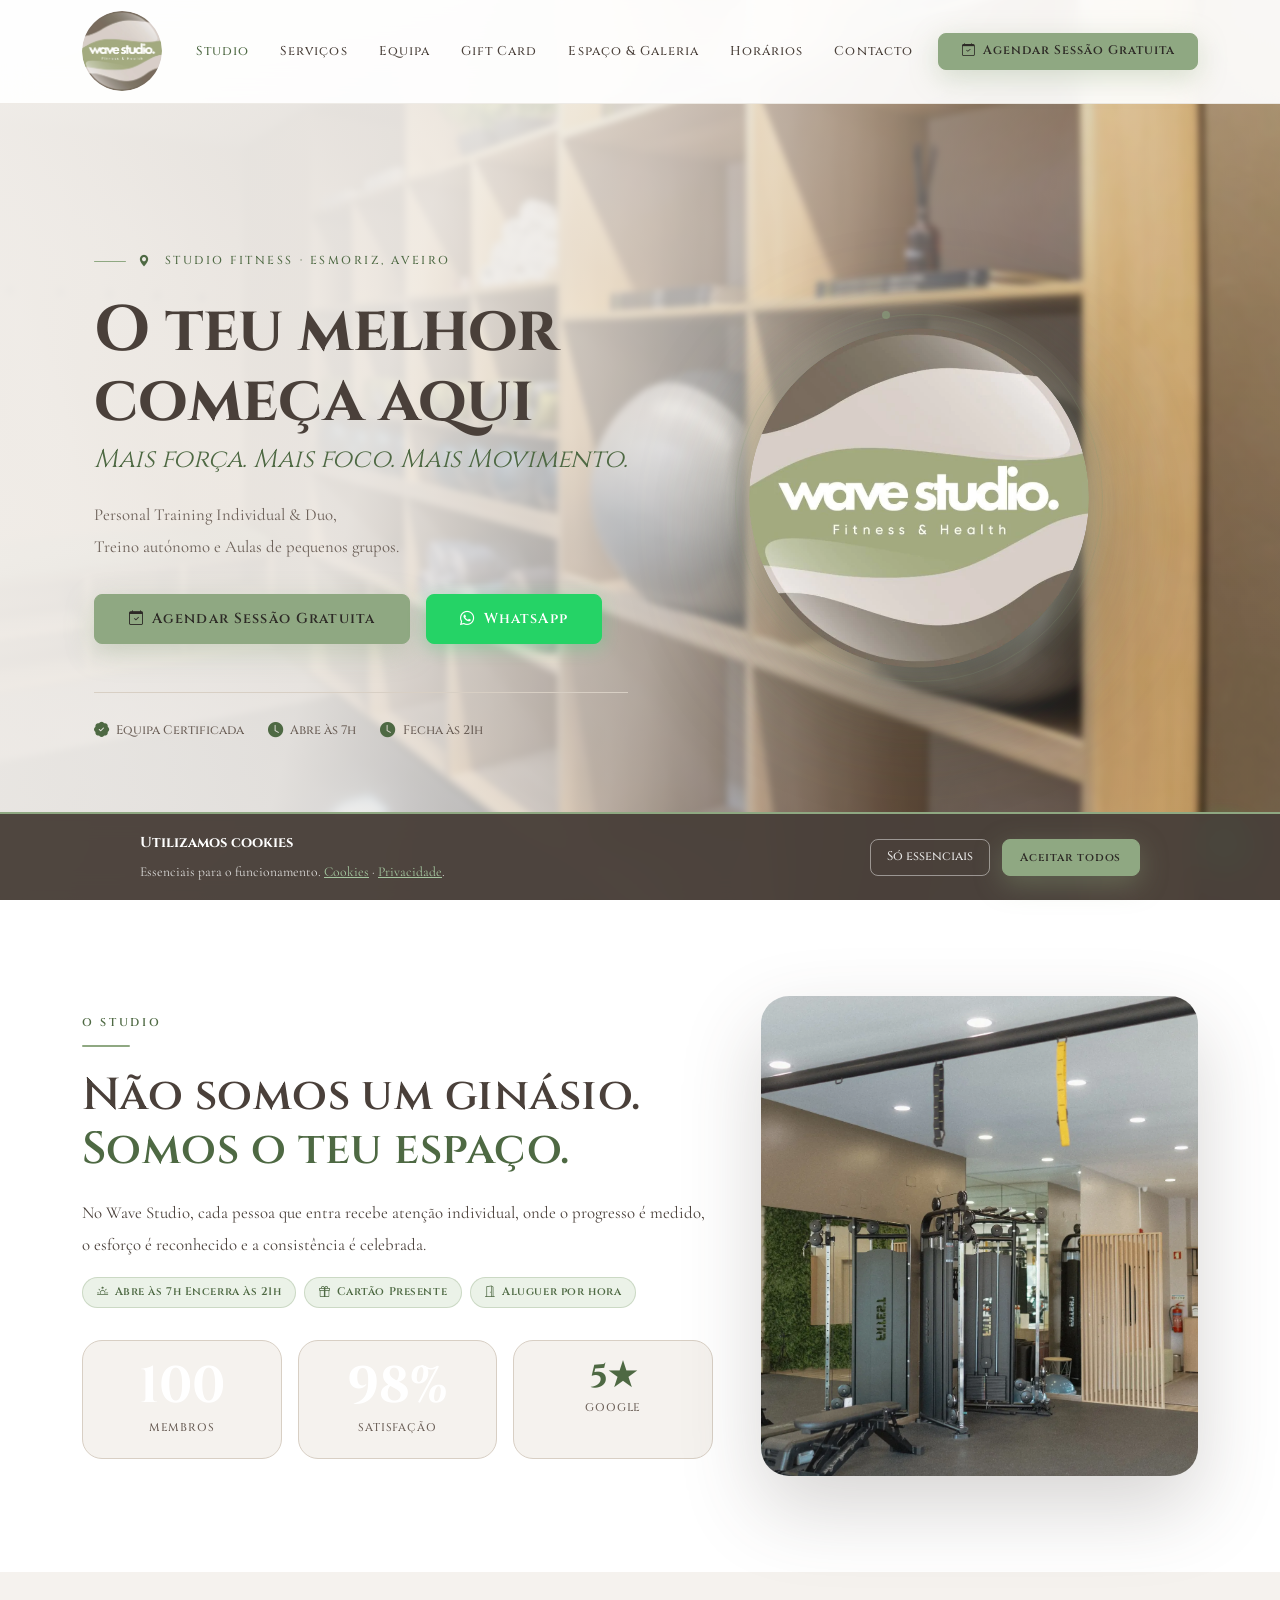
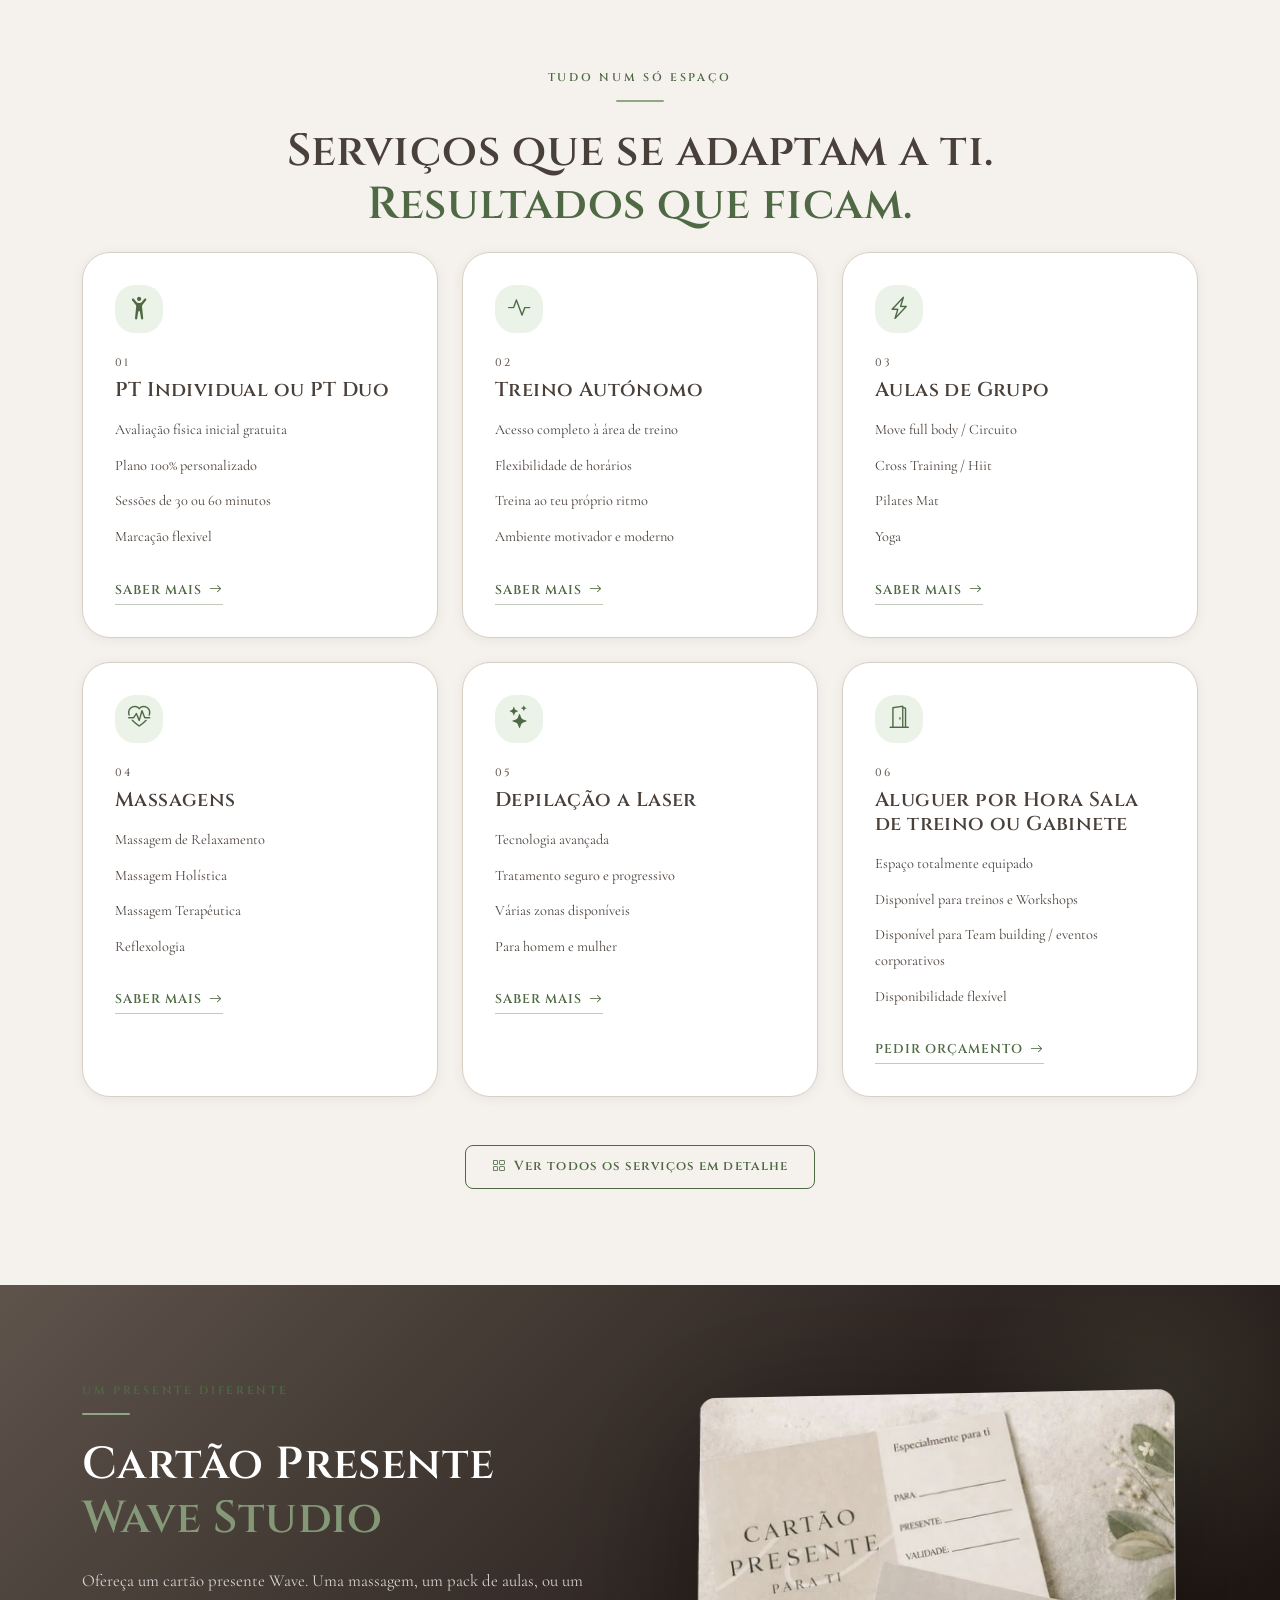
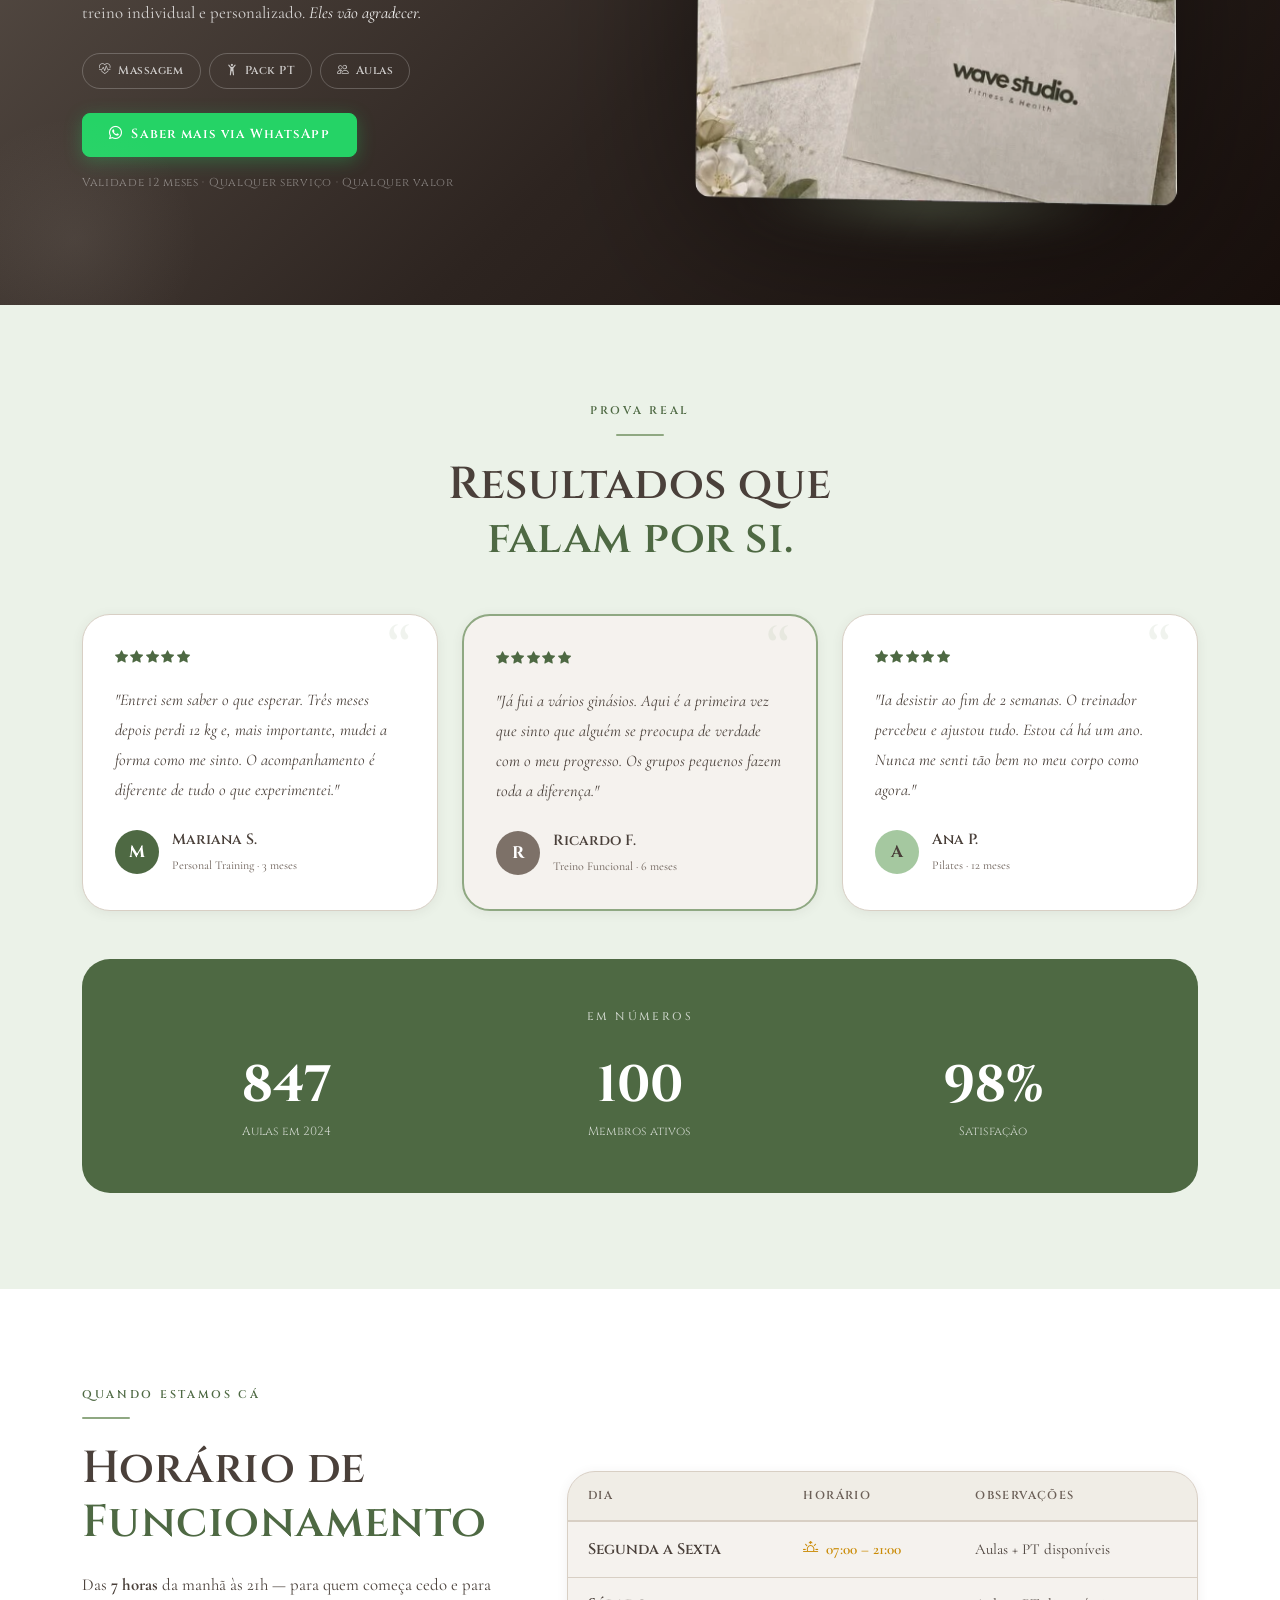
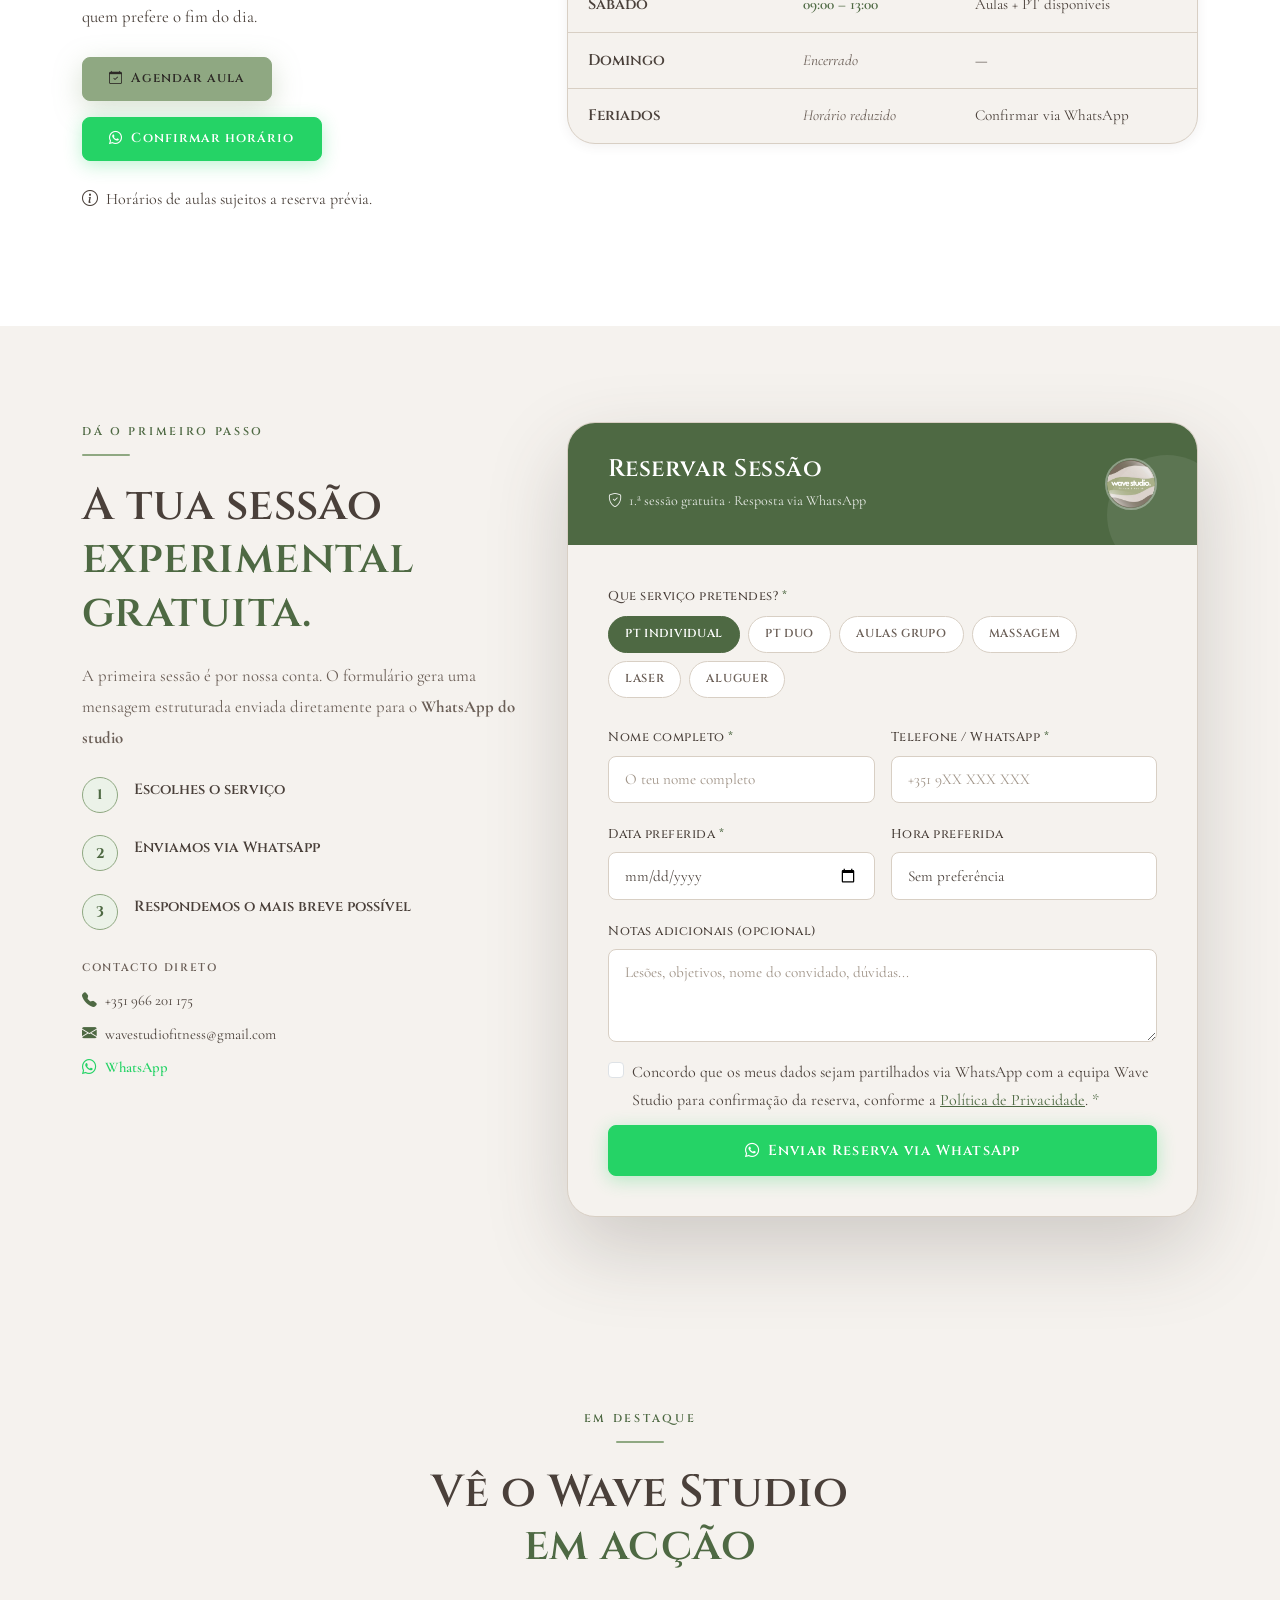
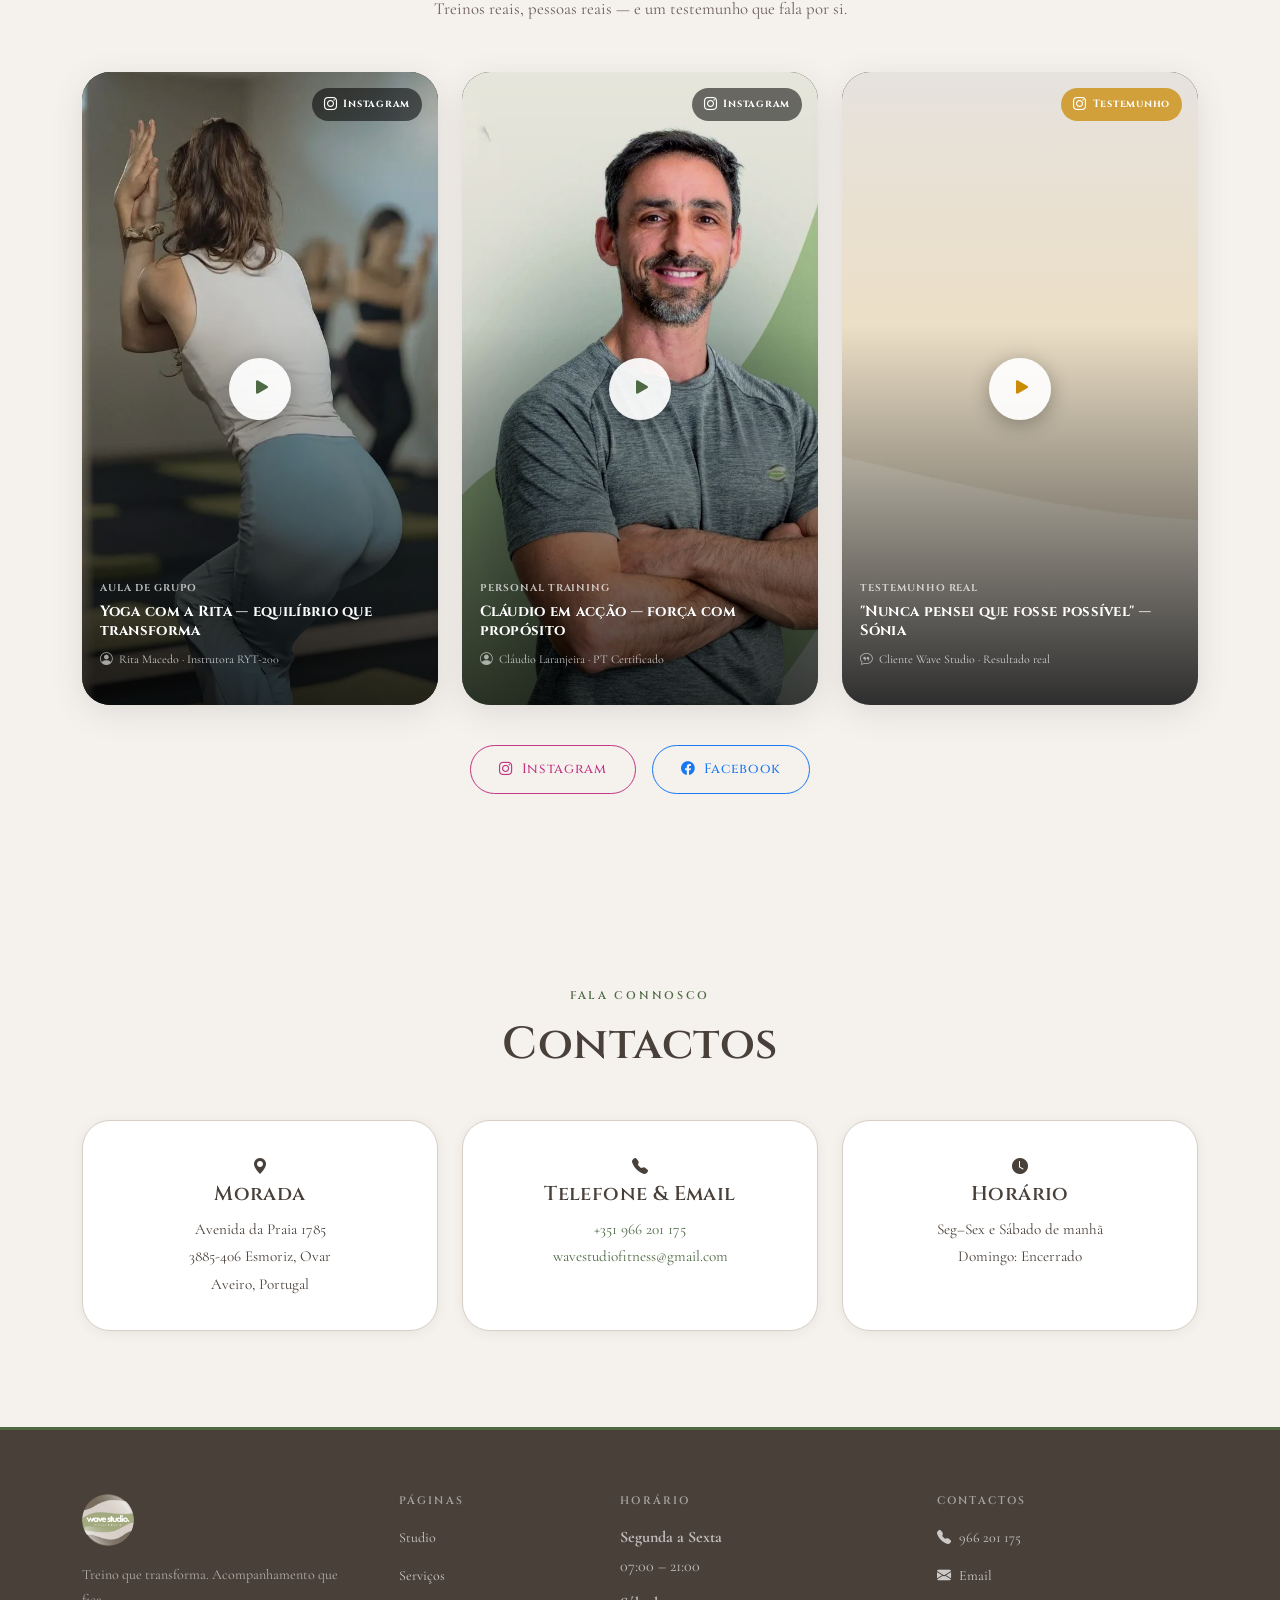
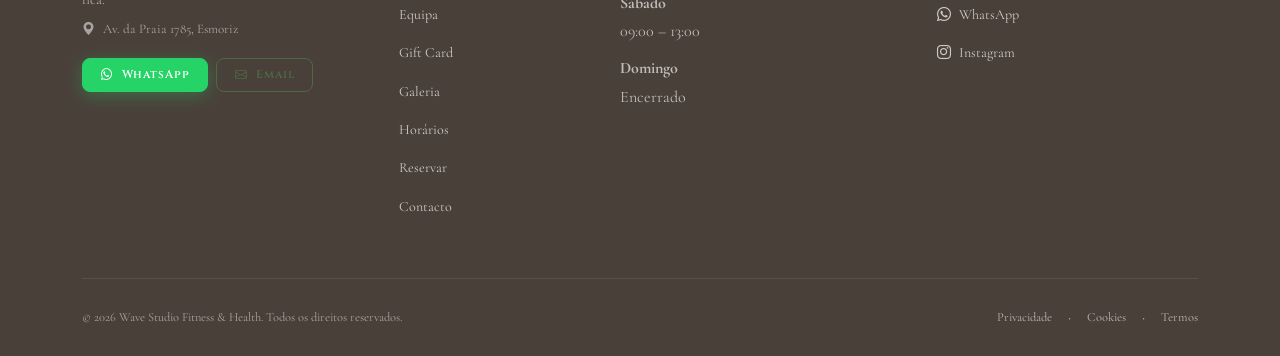
==== commit 0915e264: "Add files via upload" ====
--- a/index.html
+++ b/index.html
@@ -9,7 +9,7 @@
   <title>Wave Studio Fitness &amp; Health — PT Individual &amp; Duo, Aulas, Treino Autónomo, Massagens | Esmoriz, Aveiro</title>
   <meta name="description" content="Studio Fitness em Esmoriz: PT Individual e Duo, aulas pequenos grupos. Abertura às 7h. Agende sua sessão gratuita.">
   <meta name="robots" content="index, follow">
-  <link rel="canonical" href="https://www.wavestudiofitness.pt/">
+  <link rel="canonical" href="https://wave-studio-fitness.com/">
   <link rel="icon" href="/favicon.ico" sizes="any">
   <link rel="icon" type="image/png" sizes="32x32" href="assets/icons/favicon-32.png">
   <link rel="icon" type="image/png" sizes="16x16" href="assets/icons/favicon-16.png">
@@ -20,13 +20,13 @@
   <meta property="og:type"        content="website">
   <meta property="og:title"       content="Wave Studio — PT, Aulas, Massagens | Esmoriz">
   <meta property="og:description" content="Studio Fitness com PT, aulas de pequenos grupos. Agende sua sessão grátis.">
-  <meta property="og:image"       content="https://www.wavestudiofitness.pt/assets/images/logos/og-image.jpg">
-  <meta property="og:url"         content="https://www.wavestudiofitness.pt/">
+  <meta property="og:image"       content="https://wave-studio-fitness.com/assets/images/logos/og-image.jpg">
+  <meta property="og:url"         content="https://wave-studio-fitness.com/">
   <meta property="og:locale"      content="pt_PT">
 
   <!-- Schema.org LocalBusiness -->
   <script type="application/ld+json">
-  {"@context":"https://schema.org","@type":"HealthClub","name":"Wave Studio Fitness & Health","url":"https://www.wavestudiofitness.pt","telephone":"+351966201175","email":"wavestudiofitness@gmail.com","address":{"@type":"PostalAddress","streetAddress":"Avenida da Praia 1785","addressLocality":"Esmoriz","postalCode":"3886-359","addressRegion":"Ovar","addressCountry":"PT"},"geo":{"@type":"GeoCoordinates","latitude":40.9453,"longitude":-8.6432},"openingHoursSpecification":[{"@type":"OpeningHoursSpecification","dayOfWeek":["Monday","Tuesday","Wednesday","Thursday","Friday"],"opens":"07:00","closes":"21:00"},{"@type":"OpeningHoursSpecification","dayOfWeek":"Saturday","opens":"09:00","closes":"13:00"}],"priceRange":"€€","aggregateRating":{"@type":"AggregateRating","ratingValue":"5","reviewCount":"87"},"sameAs":["https://instagram.com/wavestudiofitness","https://facebook.com/wavestudiofitness"]}
+  {"@context":"https://schema.org","@type":"HealthClub","name":"Wave Studio Fitness & Health","url":"https://wave-studio-fitness.com","telephone":"+351966201175","email":"wavestudiofitness@gmail.com","address":{"@type":"PostalAddress","streetAddress":"Avenida da Praia 1785","addressLocality":"Esmoriz","postalCode":"3885-406","addressRegion":"Ovar","addressCountry":"PT"},"geo":{"@type":"GeoCoordinates","latitude":40.9540607,"longitude":-8.6479507},"openingHoursSpecification":[{"@type":"OpeningHoursSpecification","dayOfWeek":["Monday","Tuesday","Wednesday","Thursday","Friday"],"opens":"07:00","closes":"21:00"},{"@type":"OpeningHoursSpecification","dayOfWeek":"Saturday","opens":"09:00","closes":"13:00"}],"priceRange":"€€","sameAs":["https://instagram.com/wavestudiofitness","https://facebook.com/wavestudiofitness"]}
   </script>
 
   <!--
@@ -437,11 +437,11 @@
 
           <!-- Copywriting emocional + CTAs -->
           <div class="col-lg-6 reveal">
-            <span class="sec-label" style="color:rgba(143,168,130,.85)">Um presente diferente</span>
+            <span class="sec-label" class="u-cor-salvia-suave">Um presente diferente</span>
             <span class="deco-line" aria-hidden="true"></span>
             <h2 id="h-gift" class="sec-title" style="color:#fff">
               Cartão Presente<br>
-              <span style="color:rgba(143,168,130,.85)">Wave Studio</span>
+              <span class="u-cor-salvia-suave">Wave Studio</span>
             </h2>
             <p class="sec-text mb-4" style="color:rgba(255,255,255,.78)">
               Ofereça um cartão presente Wave. Uma massagem, um pack de aulas,
@@ -626,7 +626,7 @@
                 <i class="bi bi-whatsapp" aria-hidden="true"></i>Confirmar horário
               </a>
             </div>
-            <p class="mt-4" style="font-size:.82rem;color:var(--txt-muted)">
+            <p class="mt-4" class="u-txt-nota">
               <i class="bi bi-info-circle me-1" aria-hidden="true"></i>
               Horários de aulas sujeitos a reserva prévia.
             </p>
@@ -649,22 +649,22 @@
                       <i class="bi bi-sunrise me-1" aria-hidden="true"></i>
                       07:00 – 21:00
                     </span></td>
-                    <td style="font-size:.82rem;color:var(--txt-muted)">Aulas + PT disponíveis</td>
+                    <td class="u-txt-nota">Aulas + PT disponíveis</td>
                   </tr>
                   <tr>
                     <td class="hora-day">Sábado</td>
                     <td><span class="hora-time">09:00 – 13:00</span></td>
-                    <td style="font-size:.82rem;color:var(--txt-muted)">Aulas + PT disponíveis</td>
+                    <td class="u-txt-nota">Aulas + PT disponíveis</td>
                   </tr>
                   <tr>
                     <td class="hora-day">Domingo</td>
                     <td><span class="hora-closed">Encerrado</span></td>
-                    <td style="font-size:.82rem;color:var(--txt-muted)">—</td>
+                    <td class="u-txt-nota">—</td>
                   </tr>
                   <tr>
                     <td class="hora-day">Feriados</td>
                     <td><span class="hora-closed">Horário reduzido</span></td>
-                    <td style="font-size:.82rem;color:var(--txt-muted)">Confirmar via WhatsApp</td>
+                    <td class="u-txt-nota">Confirmar via WhatsApp</td>
                   </tr>
                 </tbody>
               </table>
@@ -1121,7 +1121,7 @@
         -->
 
         <!-- Botões sociais -->
-        <div class="ig-footer" style="justify-content:center;gap:1rem">
+        <div class="ig-footer" class="u-flex-center-gap">
           <a href="https://instagram.com/wavestudiofitness"
              target="_blank" rel="noopener noreferrer"
              class="btn-ig" aria-label="Seguir @wavestudiofitness no Instagram">
@@ -1150,26 +1150,26 @@
         <div class="row g-4 justify-content-center">
           <div class="col-md-4 text-center reveal">
             <div class="card-wave">
-              <i class="bi bi-geo-alt-fill" style="font-size:2rem;color:var(--salvia-texto);display:block;margin-bottom:.85rem" aria-hidden="true"></i>
+              <i class="bi bi-geo-alt-fill" class="u-icone-lg" aria-hidden="true"></i>
               <h3 class="card-title">Morada</h3>
               <p class="card-text">
-                Avenida da Praia 1785<br>3886-359 Esmoriz, Ovar<br>Aveiro, Portugal
+                Avenida da Praia 1785<br>3885-406 Esmoriz, Ovar<br>Aveiro, Portugal
               </p>
             </div>
           </div>
           <div class="col-md-4 text-center reveal" style="animation-delay:.1s">
             <div class="card-wave">
-              <i class="bi bi-telephone-fill" style="font-size:2rem;color:var(--salvia-texto);display:block;margin-bottom:.85rem" aria-hidden="true"></i>
+              <i class="bi bi-telephone-fill" class="u-icone-lg" aria-hidden="true"></i>
               <h3 class="card-title">Telefone &amp; Email</h3>
               <p class="card-text">
-                <a href="tel:+351966201175" style="color:var(--salvia-texto);text-decoration:none">+351 966 201 175</a><br>
-                <a href="mailto:wavestudiofitness@gmail.com" style="color:var(--salvia-texto);text-decoration:none">wavestudiofitness@gmail.com</a>
+                <a href="tel:+351966201175" class="u-link-salvia">+351 966 201 175</a><br>
+                <a href="mailto:wavestudiofitness@gmail.com" class="u-link-salvia">wavestudiofitness@gmail.com</a>
               </p>
             </div>
           </div>
           <div class="col-md-4 text-center reveal" style="animation-delay:.2s">
             <div class="card-wave">
-              <i class="bi bi-clock-fill" style="font-size:2rem;color:var(--salvia-texto);display:block;margin-bottom:.85rem" aria-hidden="true"></i>
+              <i class="bi bi-clock-fill" class="u-icone-lg" aria-hidden="true"></i>
               <h3 class="card-title">Horário</h3>
               <p class="card-text">
                 Seg–Sex e Sábado de manhã<br>Domingo: Encerrado
--- a/assets/css/overrides.css
+++ b/assets/css/overrides.css
@@ -94,6 +94,7 @@
   outline:    3px solid #1da851;
   outline-offset: 3px;
 }
+.btn-wa--pill { border-radius: 2rem; }
 
 
 /* ────────────────────────────────────────────────────────────────
@@ -231,3 +232,196 @@
    ──────────────────────────────────────────────────────────────── */
 @media (min-width: 1200px) { .container { max-width: 1140px; } }
 @media (min-width: 1400px) { .container { max-width: 1200px; } }
+
+
+/* ────────────────────────────────────────────────────────────────
+   14. UTILITÁRIOS — Extraídos de estilos inline repetidos
+   Classes reutilizadas em várias páginas (Home, Equipa, Contactos,
+   Horários, Serviços). Consolidadas aqui em vez de repetir o mesmo
+   bloco de CSS dentro do HTML em cada ocorrência.
+   ──────────────────────────────────────────────────────────────── */
+
+/* Nota de confirmação via WhatsApp (ícone + texto verde pequeno) */
+.u-nota-whatsapp {
+  color:       #25D366;
+  font-size:   .85rem;
+  margin-top:  .2rem;
+}
+
+/* Texto pequeno esbatido — usado em tabelas e legendas centradas */
+.u-txt-nota {
+  font-size: .82rem;
+  color:     var(--txt-muted);
+}
+.u-txt-nota--85 {
+  font-size: .85rem;
+  color:     var(--txt-muted);
+}
+.u-txt-nota--88 {
+  font-size: .88rem;
+  color:     var(--txt-muted);
+}
+
+/* Cartão de membro de equipa — nome, cargo, biografia */
+.team-card__nome {
+  font-size:     1.15rem;
+  margin-bottom: .2rem;
+}
+.team-card__cargo {
+  font-family:     var(--f-h);
+  font-size:       .68rem;
+  font-weight:     700;
+  letter-spacing:  .14em;
+  text-transform:  uppercase;
+  color:           var(--salvia-texto);
+  display:         block;
+  margin-bottom:   .75rem;
+}
+.team-card__bio {
+  font-size:     .9rem;
+  color:         var(--txt-muted);
+  line-height:   1.75;
+  margin-bottom: 1rem;
+}
+
+/* Ícones circulares de destaque (Contactos, Serviços) */
+.u-icone-lg {
+  font-size:     2rem;
+  color:         var(--salvia-texto);
+  display:       block;
+  margin-bottom: .85rem;
+}
+.u-icone-xl {
+  font-size:     2.5rem;
+  color:         var(--salvia-texto);
+  display:       block;
+  margin-bottom: 1rem;
+}
+.u-icone-xl--whatsapp { color: #25D366; }
+
+/* Texto sálvia suave (subtítulos sobre fundo claro) */
+.u-cor-salvia-suave { color: rgba(143, 168, 130, .85); }
+
+/* Legenda centrada pequena (ex: nota sob tabela de horários) */
+.u-legenda-centro {
+  font-family:    var(--f-h);
+  font-size:      .72rem;
+  color:          var(--txt-muted);
+  text-align:     center;
+  margin-top:     .85rem;
+  letter-spacing: .04em;
+}
+
+/* Link discreto sem sublinhado, cor da marca */
+.u-link-salvia {
+  color:           var(--salvia-texto);
+  text-decoration: none;
+}
+.u-link-salvia--bold {
+  color:           var(--salvia-texto);
+  text-decoration: none;
+  font-weight:     600;
+}
+
+/* Caixa de informação (morada, horário — usada em Contactos) */
+.u-caixa-info {
+  background:    var(--creme);
+  border-radius: var(--r-lg);
+  padding:       1.25rem;
+  border:        1px solid var(--bege);
+}
+.u-caixa-info__titulo {
+  font-family:     var(--f-h);
+  font-size:       .82rem;
+  font-weight:     700;
+  letter-spacing:  .1em;
+  text-transform:  uppercase;
+  color:           var(--salvia-texto);
+  margin-bottom:   .75rem;
+}
+.u-caixa-info__texto {
+  font-family: var(--f-body);
+  font-size:   .88rem;
+  color:       var(--txt-muted);
+  margin:      0;
+  line-height: 1.9;
+}
+.u-caixa-info__endereco {
+  font-style:  normal;
+  font-family: var(--f-body);
+  font-size:   .88rem;
+  color:       var(--txt-muted);
+  line-height: 1.75;
+  margin:      0;
+}
+
+/* Grupo de botões centrado com espaçamento (rodapé de secções) */
+.u-flex-center-gap {
+  display:         flex;
+  justify-content: center;
+  gap:             1rem;
+}
+
+/* Citação / testemunho em itálico */
+.u-citacao { color: var(--txt-muted); font-style: italic; }
+
+/* Fundo verde-escuro da marca, uso pontual */
+.u-fundo-marca { background: #4E6943; }
+
+/* Campo obrigatório em formulários */
+.u-obrigatorio { color: #c00; }
+
+/* Mapa incorporado — moldura consistente com o resto do site */
+.u-mapa-frame {
+  border-radius: var(--r-xl);
+  overflow:      hidden;
+  box-shadow:    var(--sh-lg);
+  border:        1px solid var(--bege);
+  height:        420px;
+}
+
+/* Imagem de destaque com cantos arredondados e sombra da marca */
+.u-img-destaque {
+  width:         100%;
+  border-radius: var(--r-xl);
+  box-shadow:    var(--sh-lg);
+}
+
+/* Status "Encerrado" / "Horário reduzido" nos cartões de funcionamento */
+.u-status-nota { color: var(--txt-muted); font-style: italic; }
+
+/* Cartão de aula em lista de espera (PT sem horário fixo) */
+.u-aula-badge-vazio { text-align: center; padding: .85rem .5rem; }
+.u-aula-badge-vazio__icone { font-size: 1.2rem; opacity: .4; display: block; margin-bottom: .35rem; }
+.u-aula-badge-vazio__nota { font-size: .65rem; color: var(--txt-muted); display: block; margin-top: .2rem; }
+
+/* Aviso informativo em caixa (nota sobre marcações/alterações) */
+.u-aviso-info {
+  background:      var(--branco);
+  border:           1px solid var(--bege);
+  border-left:      3px solid var(--salvia);
+  border-radius:    var(--r-xl);
+  padding:          1rem 1.5rem;
+  font-size:        .82rem;
+  color:            var(--txt-muted);
+  display:          flex;
+  align-items:      flex-start;
+  gap:              .75rem;
+  margin-bottom:    2rem;
+}
+.u-aviso-info__icone {
+  color:      var(--salvia-texto);
+  font-size:  1rem;
+  margin-top: .1rem;
+}
+
+/* Botão inline pequeno para o Google Maps (link com ícone) */
+.u-link-maps {
+  font-family:     var(--f-h);
+  font-size:       .76rem;
+  color:           var(--salvia-texto);
+  text-decoration: none;
+  display:         inline-flex;
+  align-items:     center;
+  gap:             .35rem;
+}
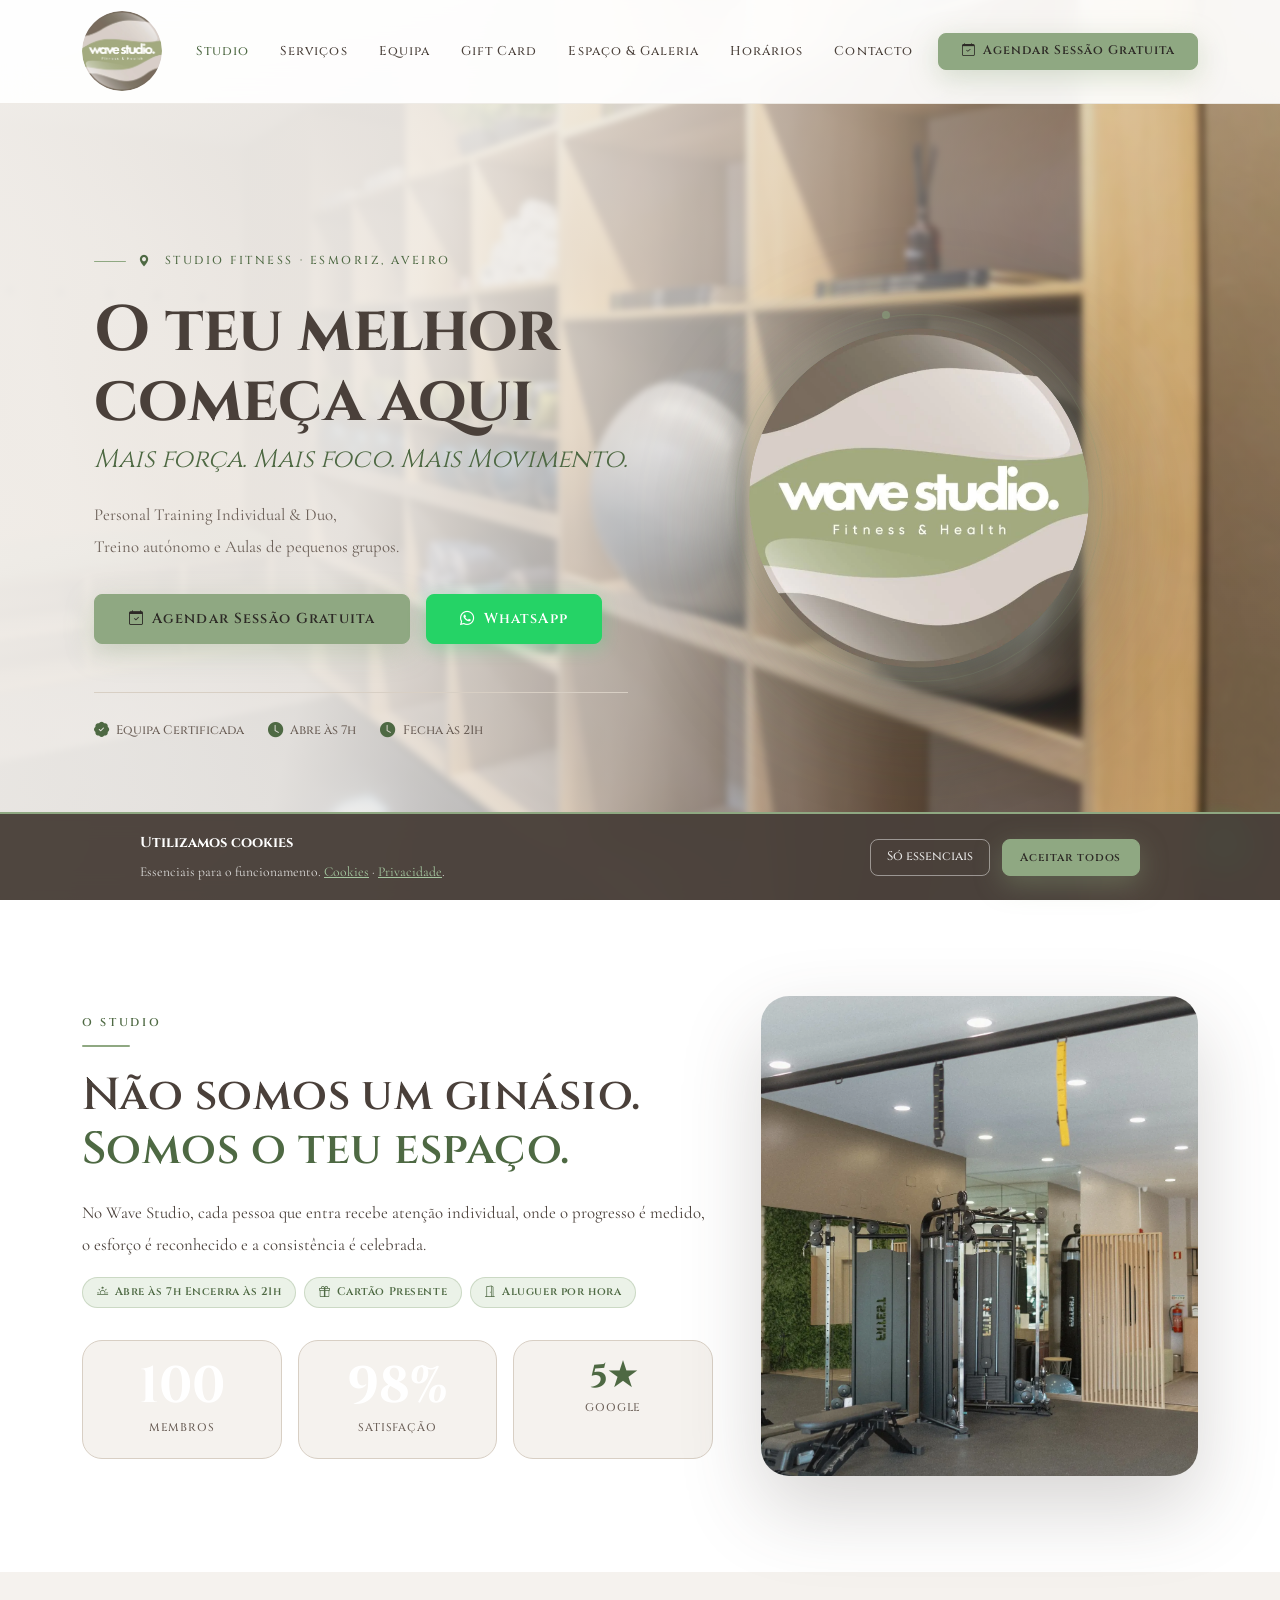
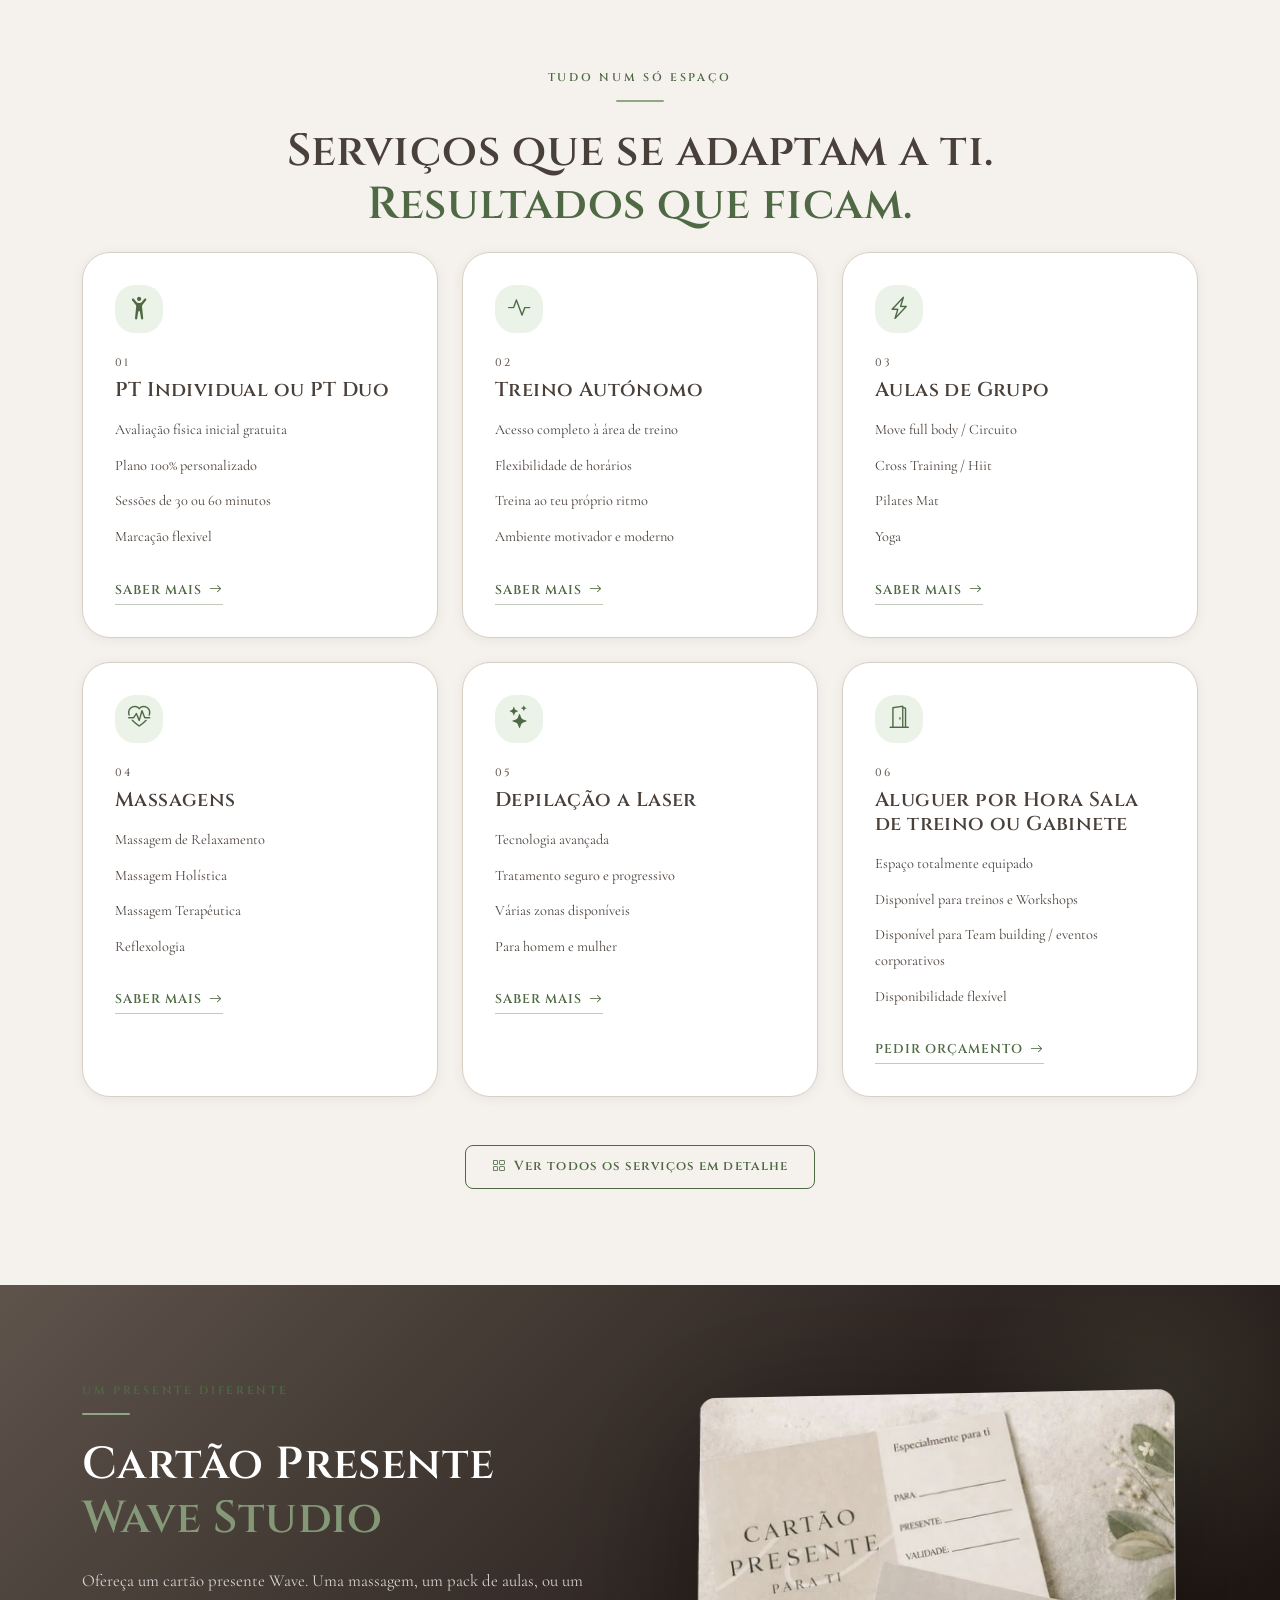
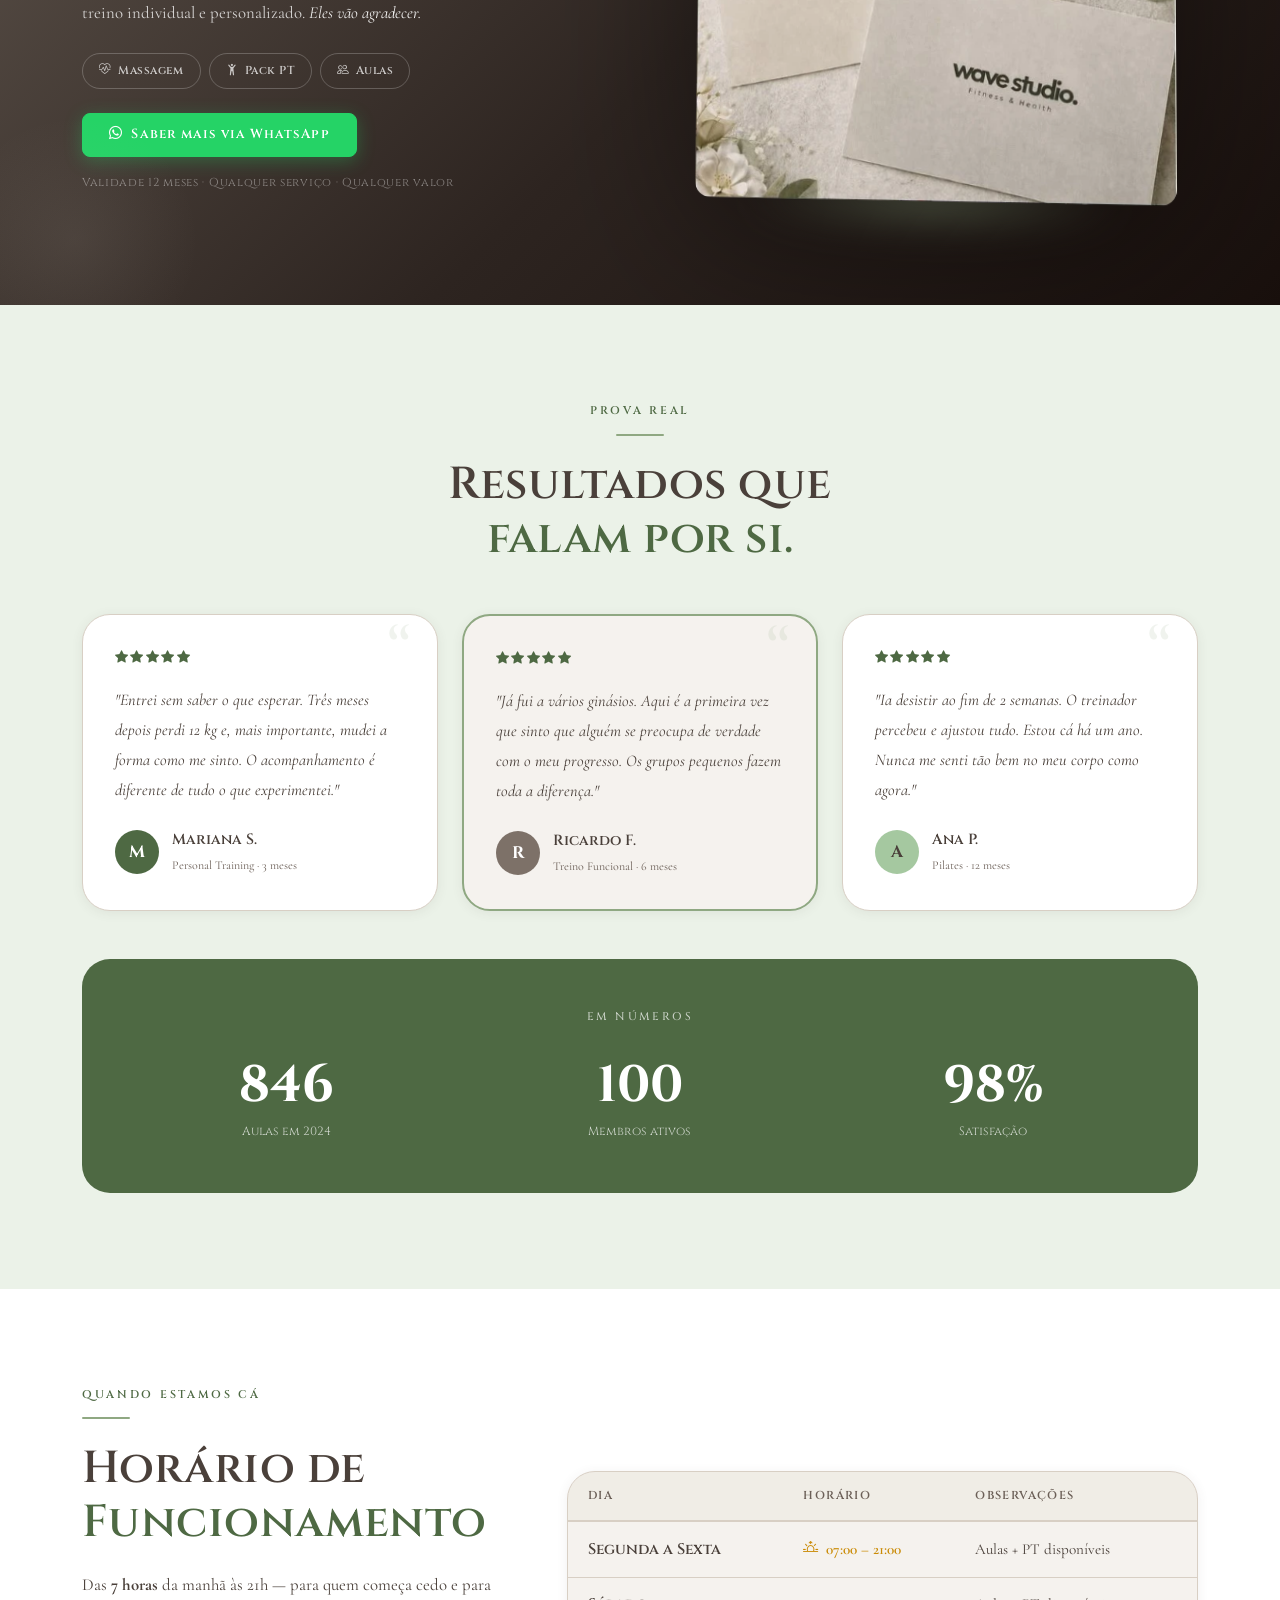
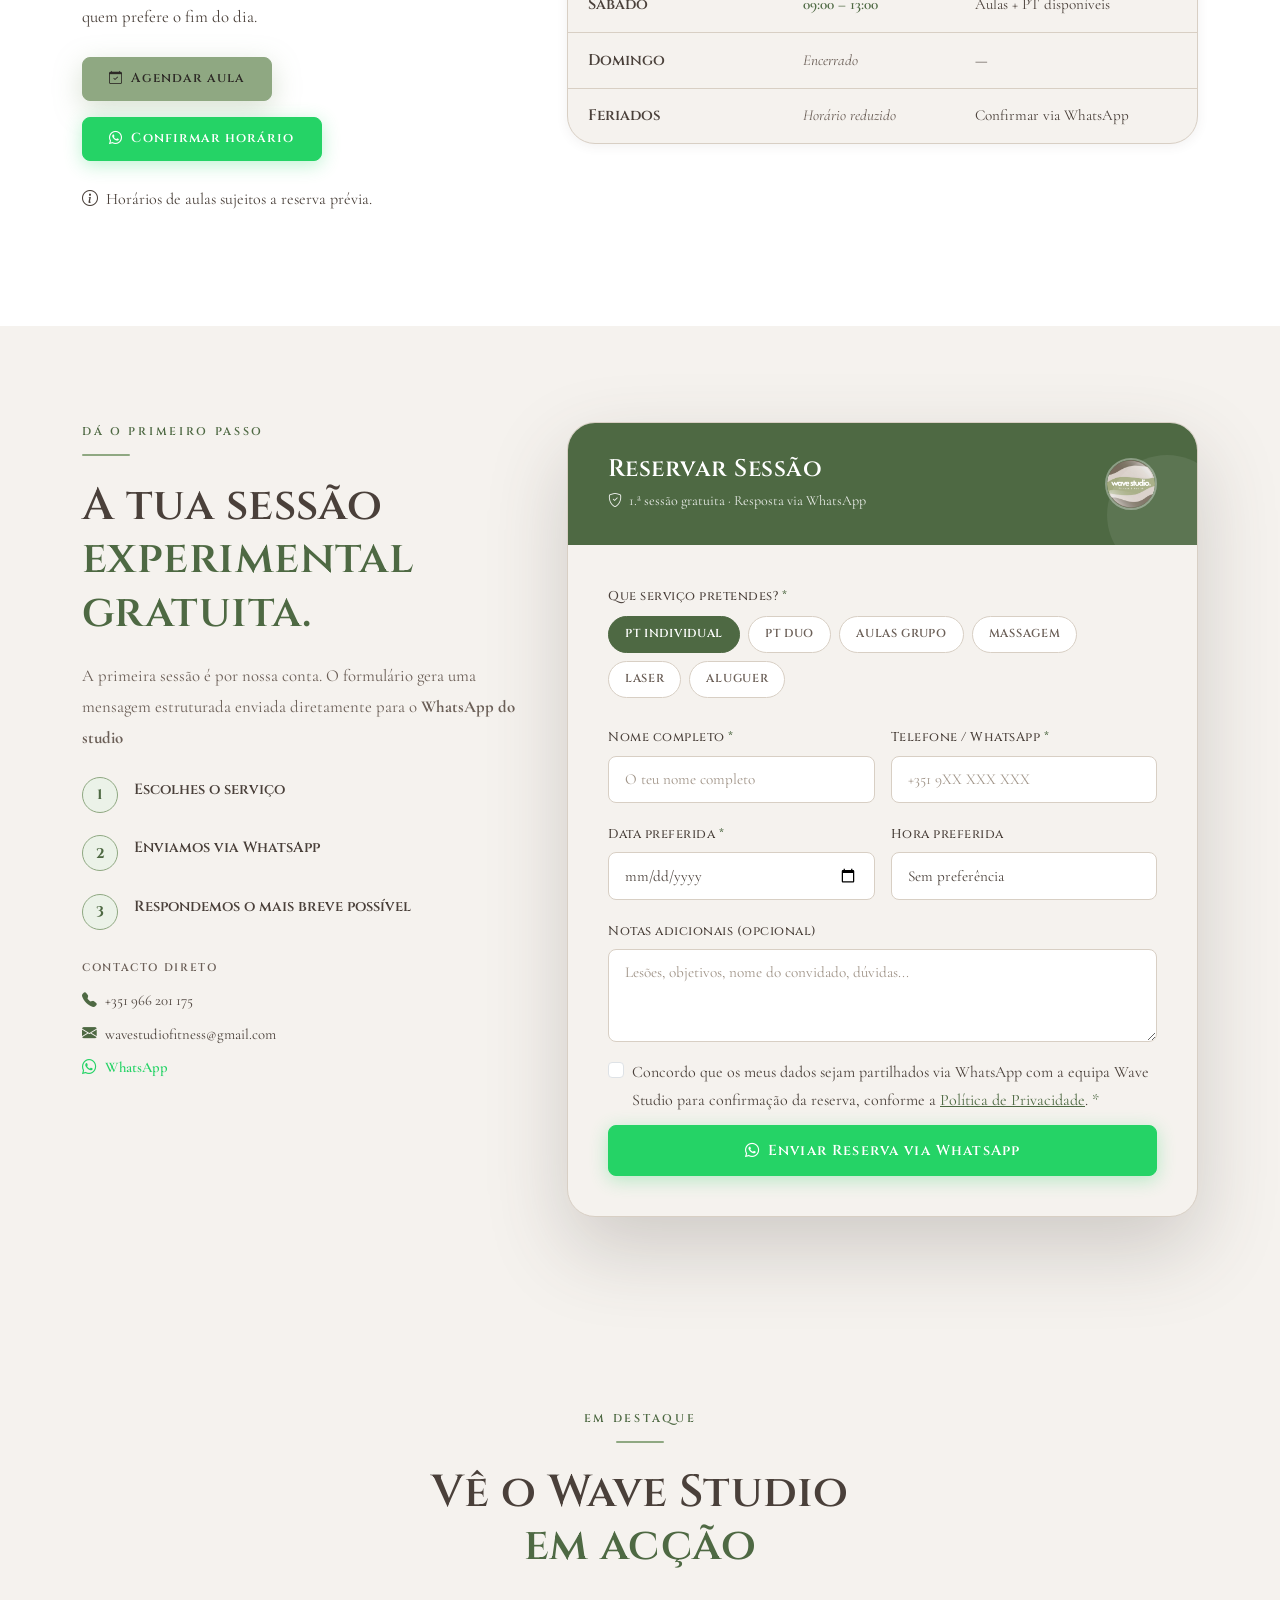
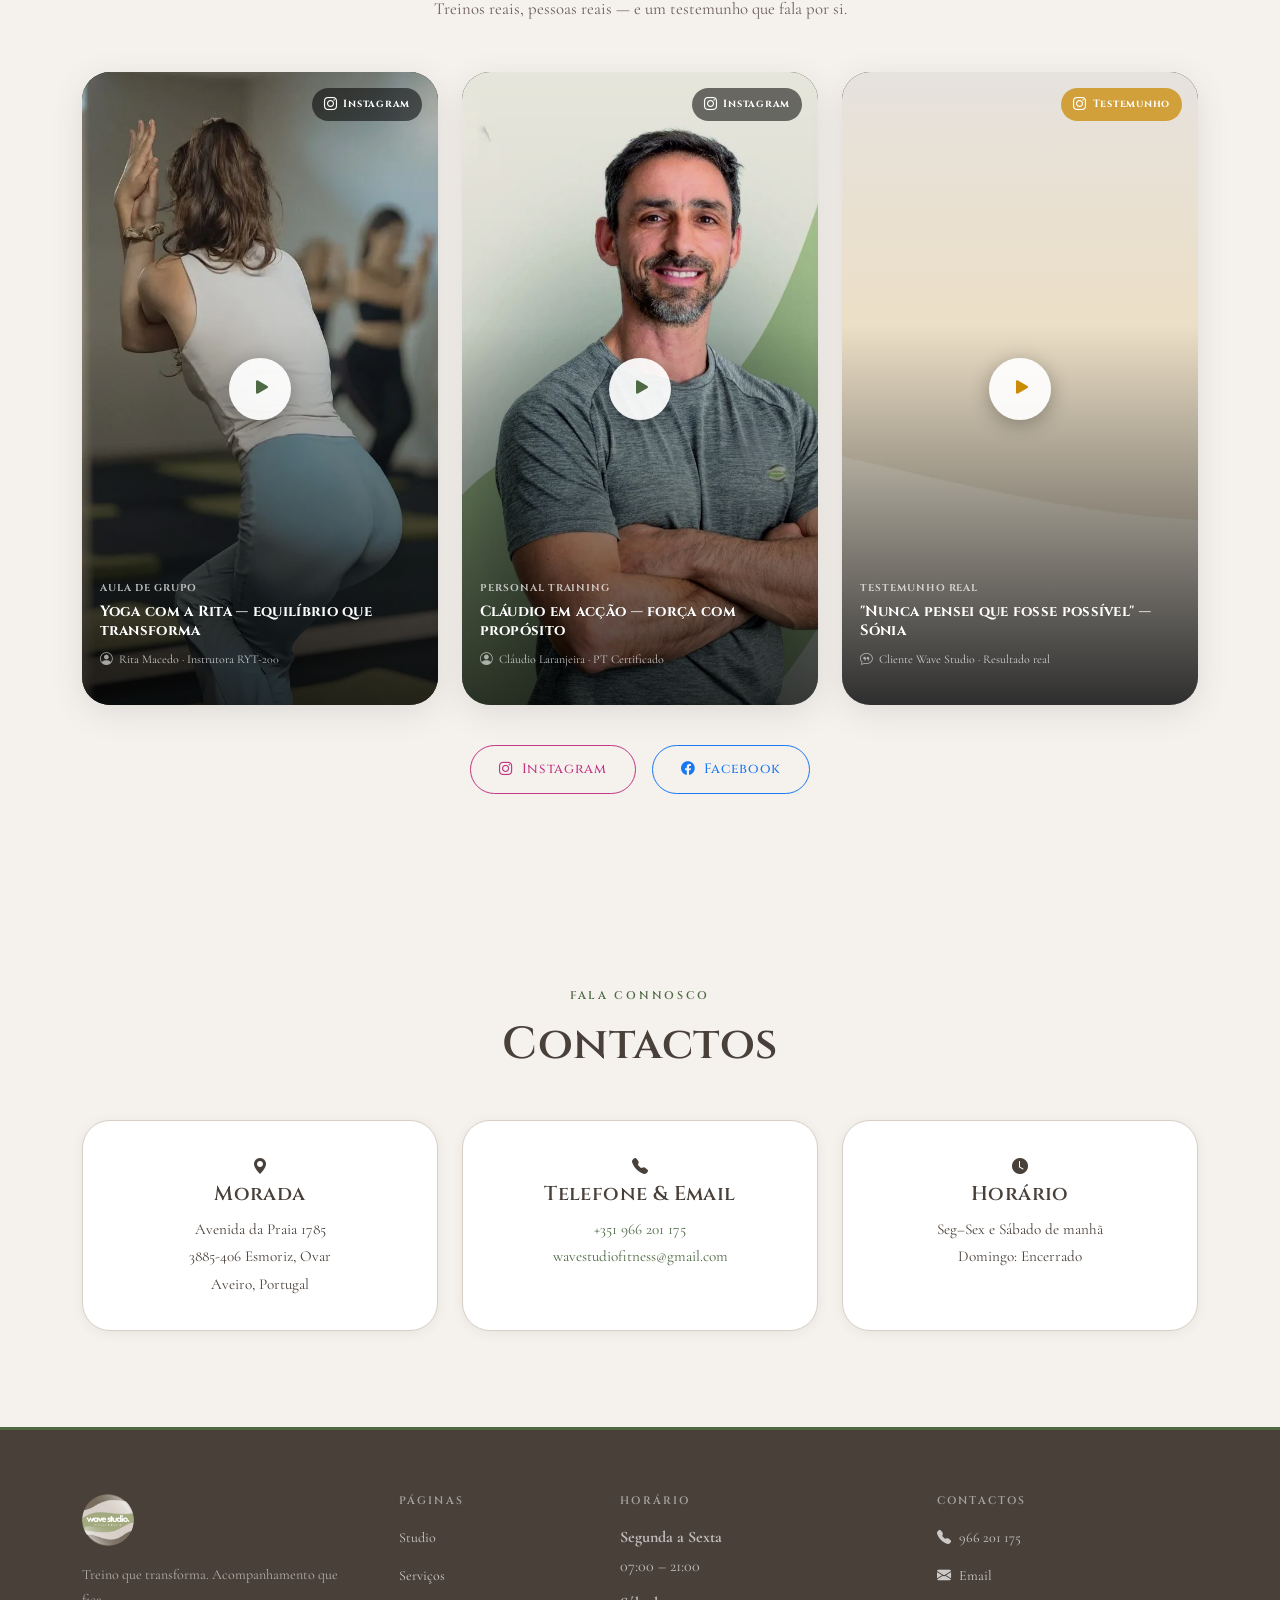
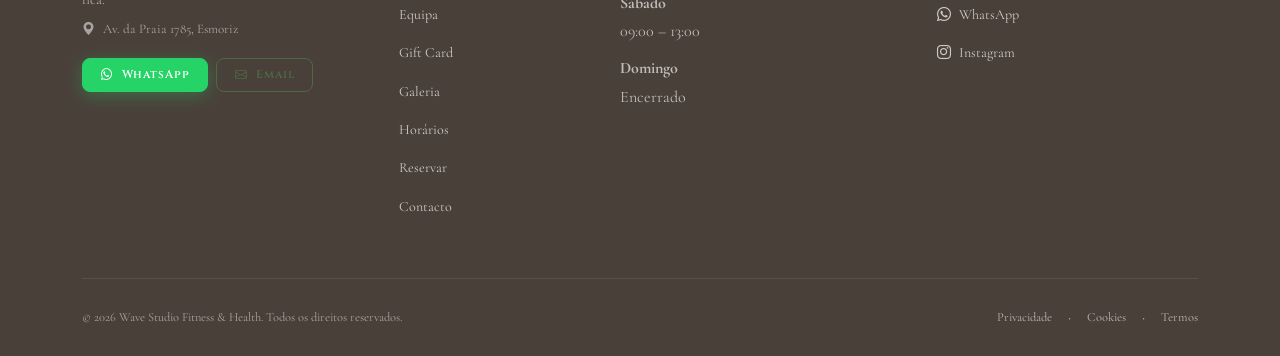
==== commit 753f1d7b: "Update counter values in index.html" ====
--- a/index.html
+++ b/index.html
@@ -583,11 +583,11 @@
               <span class="counter-lbl">Aulas em 2024</span>
             </div>
             <div class="col-6 col-md-4">
-              <span class="counter-num" data-target="100">0</span>
+              <span class="counter-num" data-target="100">120</span>
               <span class="counter-lbl">Membros ativos</span>
             </div>
             <div class="col-6 col-md-4">
-              <span class="counter-num" data-target="98" data-suffix="%">0</span>
+              <span class="counter-num" data-target="98" data-suffix="%">98</span>
               <span class="counter-lbl">Satisfação</span>
             </div>
 
@@ -1290,4 +1290,4 @@
   <script src="assets/js/site.js"></script>
 
 </body>
-</html>+</html>
--- a/assets/css/style.css
+++ b/assets/css/style.css
@@ -1598,6 +1598,93 @@
 /* ────────────────────────────────────────────────────────────────
    18. EQUIPA — Cards de membros
    ──────────────────────────────────────────────────────────────── */
+/* Cartão — coluna flexível para que o botão fique alinhado em todos os cartões */
+.team-card {
+  display:        flex;
+  flex-direction: column;
+  align-items:    center;
+  padding:        2.25rem 1.5rem 1.75rem;
+}
+
+/* Retrato circular com anel duplo em sálvia */
+.team-card__foto {
+  width:         128px;
+  height:        128px;
+  border-radius: 50%;
+  overflow:      hidden;
+  margin:        0 auto 1.1rem;
+  background:    var(--salvia-light);
+  box-shadow:    0 0 0 4px var(--branco),
+                 0 0 0 6px rgba(var(--salvia-rgb), .45),
+                 0 10px 24px rgba(74, 64, 58, .14);
+  transition:    box-shadow var(--tr);
+}
+.team-card__foto img {
+  width: 100%; height: 100%;
+  object-fit: cover; object-position: top;
+  display: block;
+}
+/* Avatar provisório (iniciais) — enquadramento centrado */
+.team-card__foto img.is-placeholder { object-position: center; }
+/* Logótipos de parceiros: mostrar inteiros, não recortados como retrato */
+.team-card__foto--logo { background: var(--branco); }
+.team-card__foto--logo img { object-fit: contain; object-position: center; padding: .9rem; }
+.card-wave.team-card:hover .team-card__foto {
+  box-shadow: 0 0 0 4px var(--branco),
+              0 0 0 6px var(--salvia-texto),
+              0 14px 30px rgba(74, 64, 58, .2);
+}
+
+.team-card__nome {
+  font-family:    var(--f-h);
+  font-size:      1.2rem;
+  color:          var(--txt-h);
+  margin:         0 0 .7rem;
+}
+
+/* Áreas de intervenção como etiquetas legíveis, em vez de uma linha corrida */
+.team-card__tags {
+  list-style: none;
+  display:    flex;
+  flex-wrap:  wrap;
+  gap:        .35rem;
+  justify-content: center;
+  padding: 0;
+  margin:  0 0 1rem;
+}
+.team-card__tag {
+  font-family:    var(--f-h);
+  font-size:      .66rem;
+  font-weight:    600;
+  letter-spacing: .06em;
+  color:          var(--salvia-texto);
+  background:     var(--salvia-light);
+  border:         1px solid rgba(var(--salvia-rgb), .35);
+  border-radius:  50px;
+  padding:        .22rem .7rem;
+  white-space:    nowrap;
+}
+
+.team-card__bio {
+  font-size:     .95rem;
+  color:         var(--txt-muted);
+  line-height:   1.7;
+  margin-bottom: 1.5rem;
+  max-width:     34ch;
+}
+
+/* Empurra o botão para a base: todos os CTA ficam alinhados na mesma linha */
+.team-card__cta { margin-top: auto; }
+
+/* Separador entre os dois grupos da equipa */
+.equipa-grupo-sep { margin-top: 4.5rem; }
+
+@media (max-width: 767px) {
+  .team-card { padding: 2rem 1.25rem 1.5rem; }
+  .team-card__bio { max-width: none; }
+}
+
+/* Compatibilidade com marcação anterior */
 .equipa-avatar {
   width:         120px;
   height:        120px;
--- a/assets/css/overrides.css
+++ b/assets/css/overrides.css
@@ -262,27 +262,7 @@
   color:     var(--txt-muted);
 }
 
-/* Cartão de membro de equipa — nome, cargo, biografia */
-.team-card__nome {
-  font-size:     1.15rem;
-  margin-bottom: .2rem;
-}
-.team-card__cargo {
-  font-family:     var(--f-h);
-  font-size:       .68rem;
-  font-weight:     700;
-  letter-spacing:  .14em;
-  text-transform:  uppercase;
-  color:           var(--salvia-texto);
-  display:         block;
-  margin-bottom:   .75rem;
-}
-.team-card__bio {
-  font-size:     .9rem;
-  color:         var(--txt-muted);
-  line-height:   1.75;
-  margin-bottom: 1rem;
-}
+/* Cartões de equipa: ver style.css § 18 — EQUIPA (fonte única). */
 
 /* Ícones circulares de destaque (Contactos, Serviços) */
 .u-icone-lg {
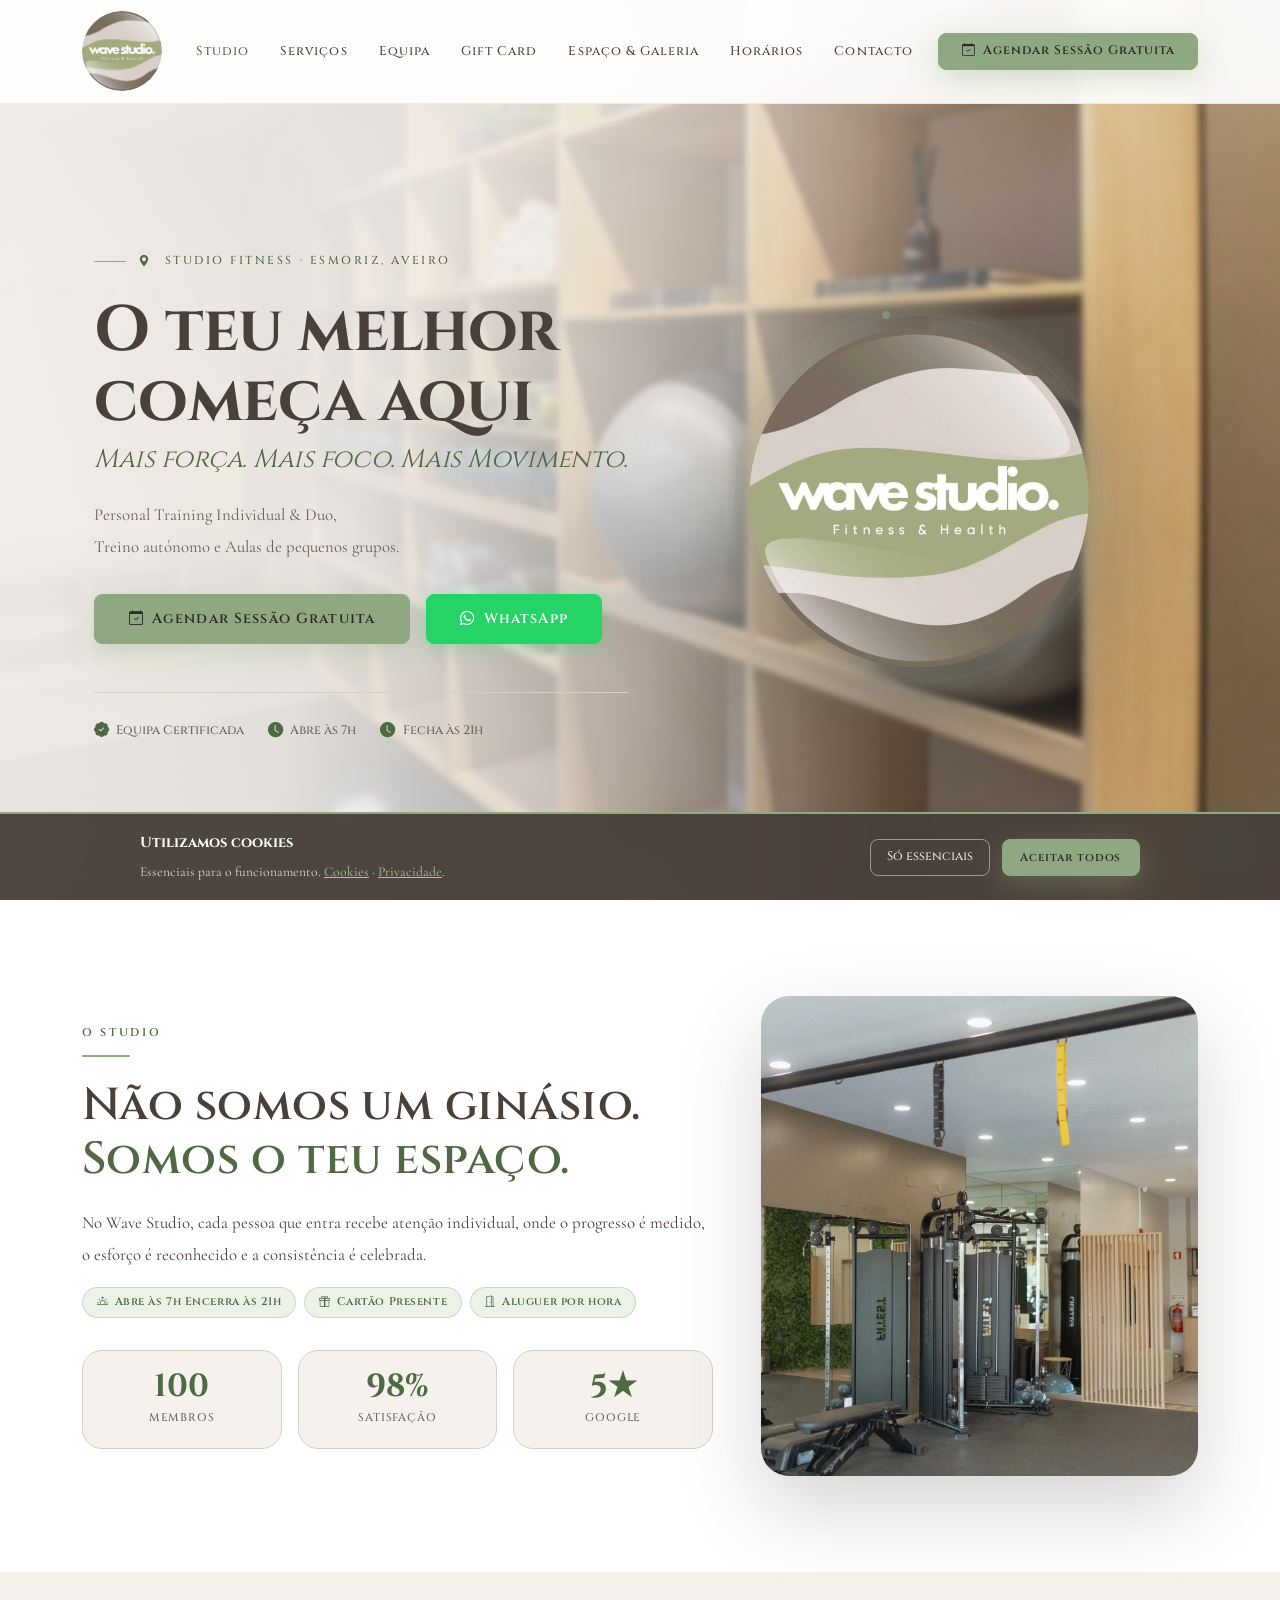
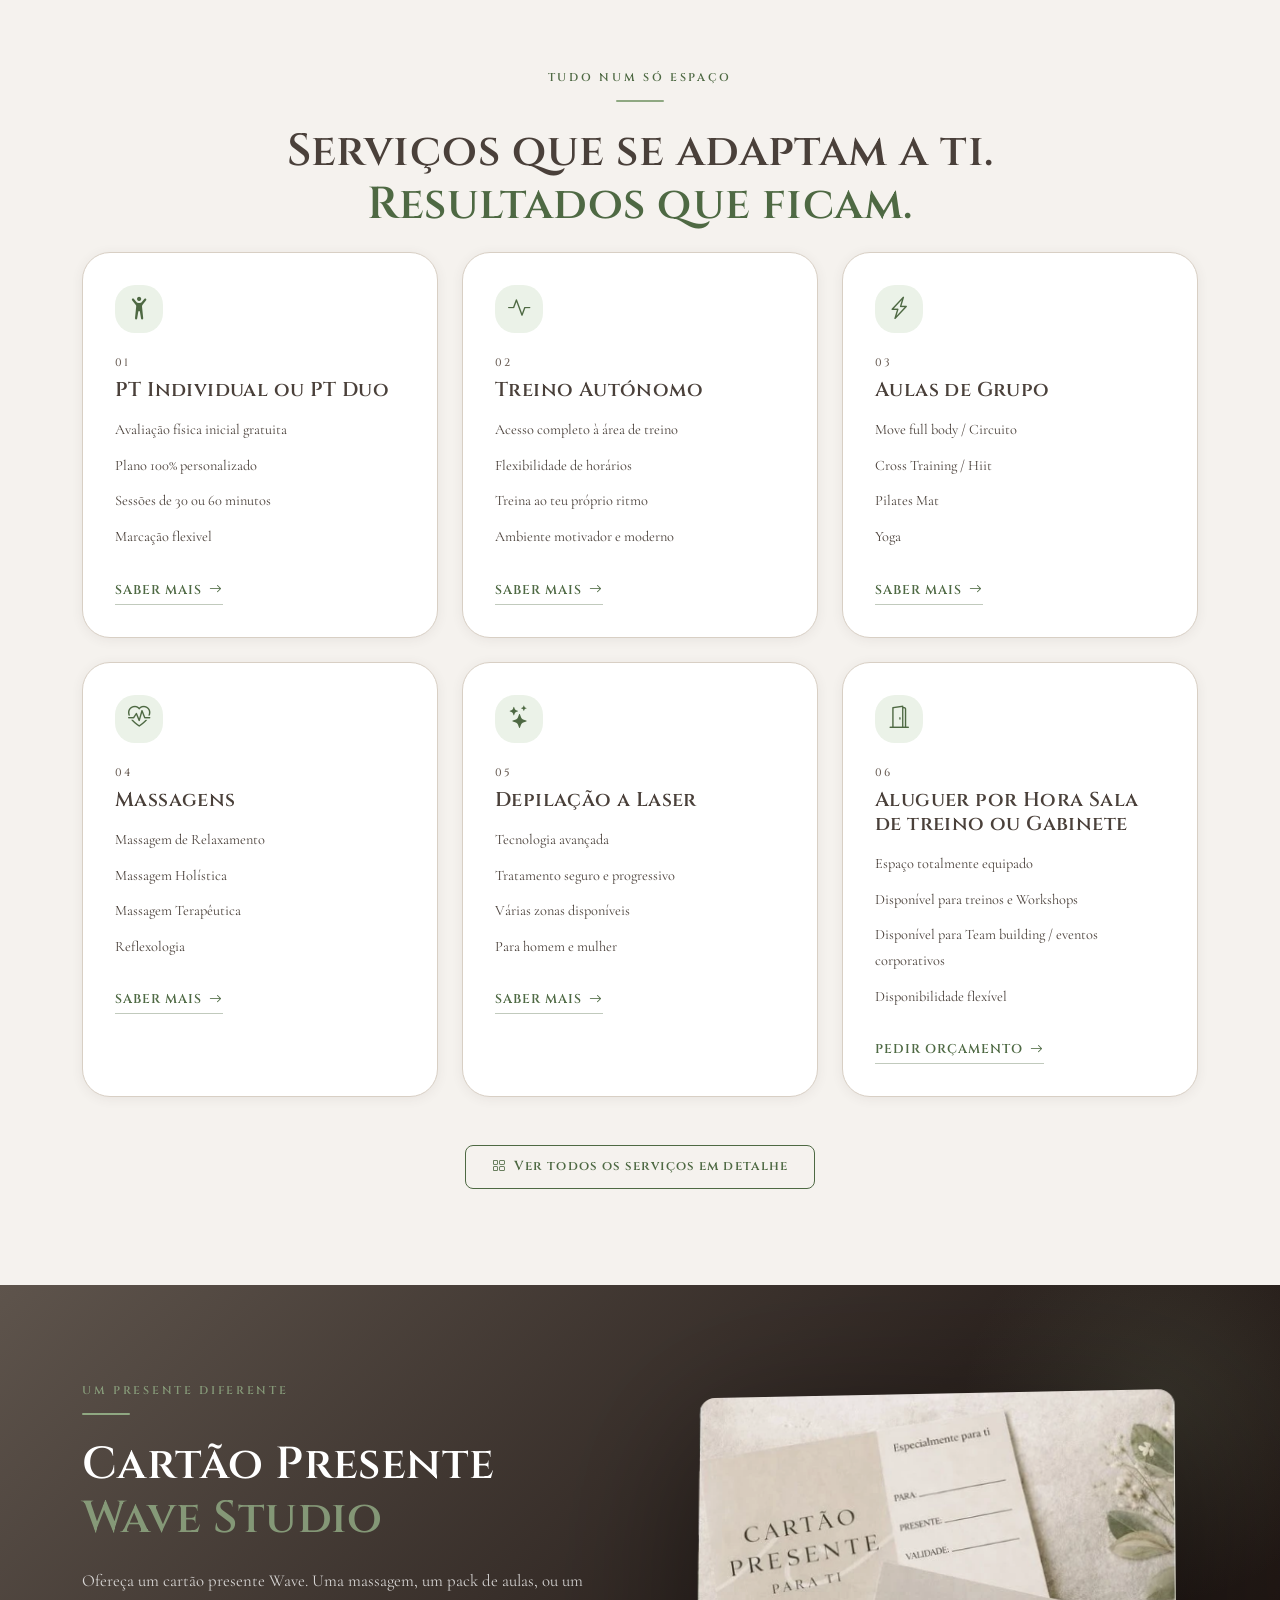
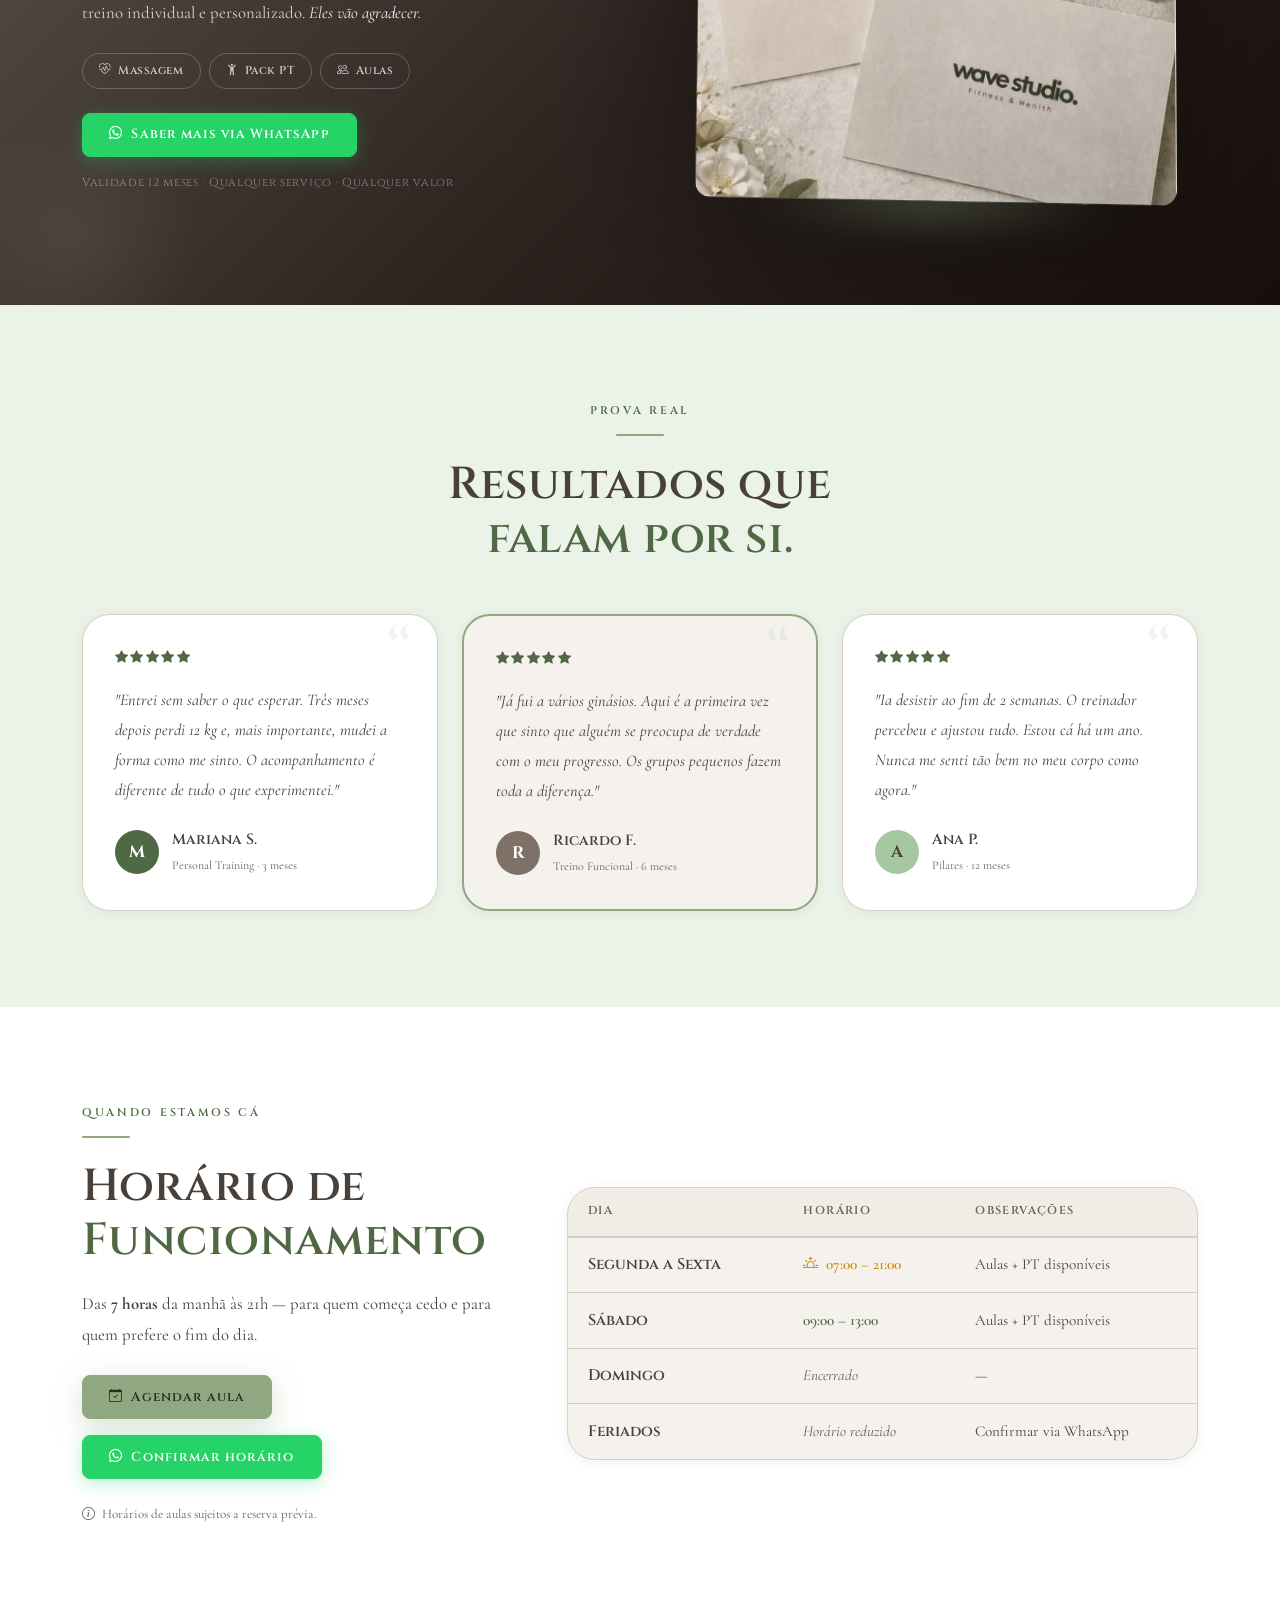
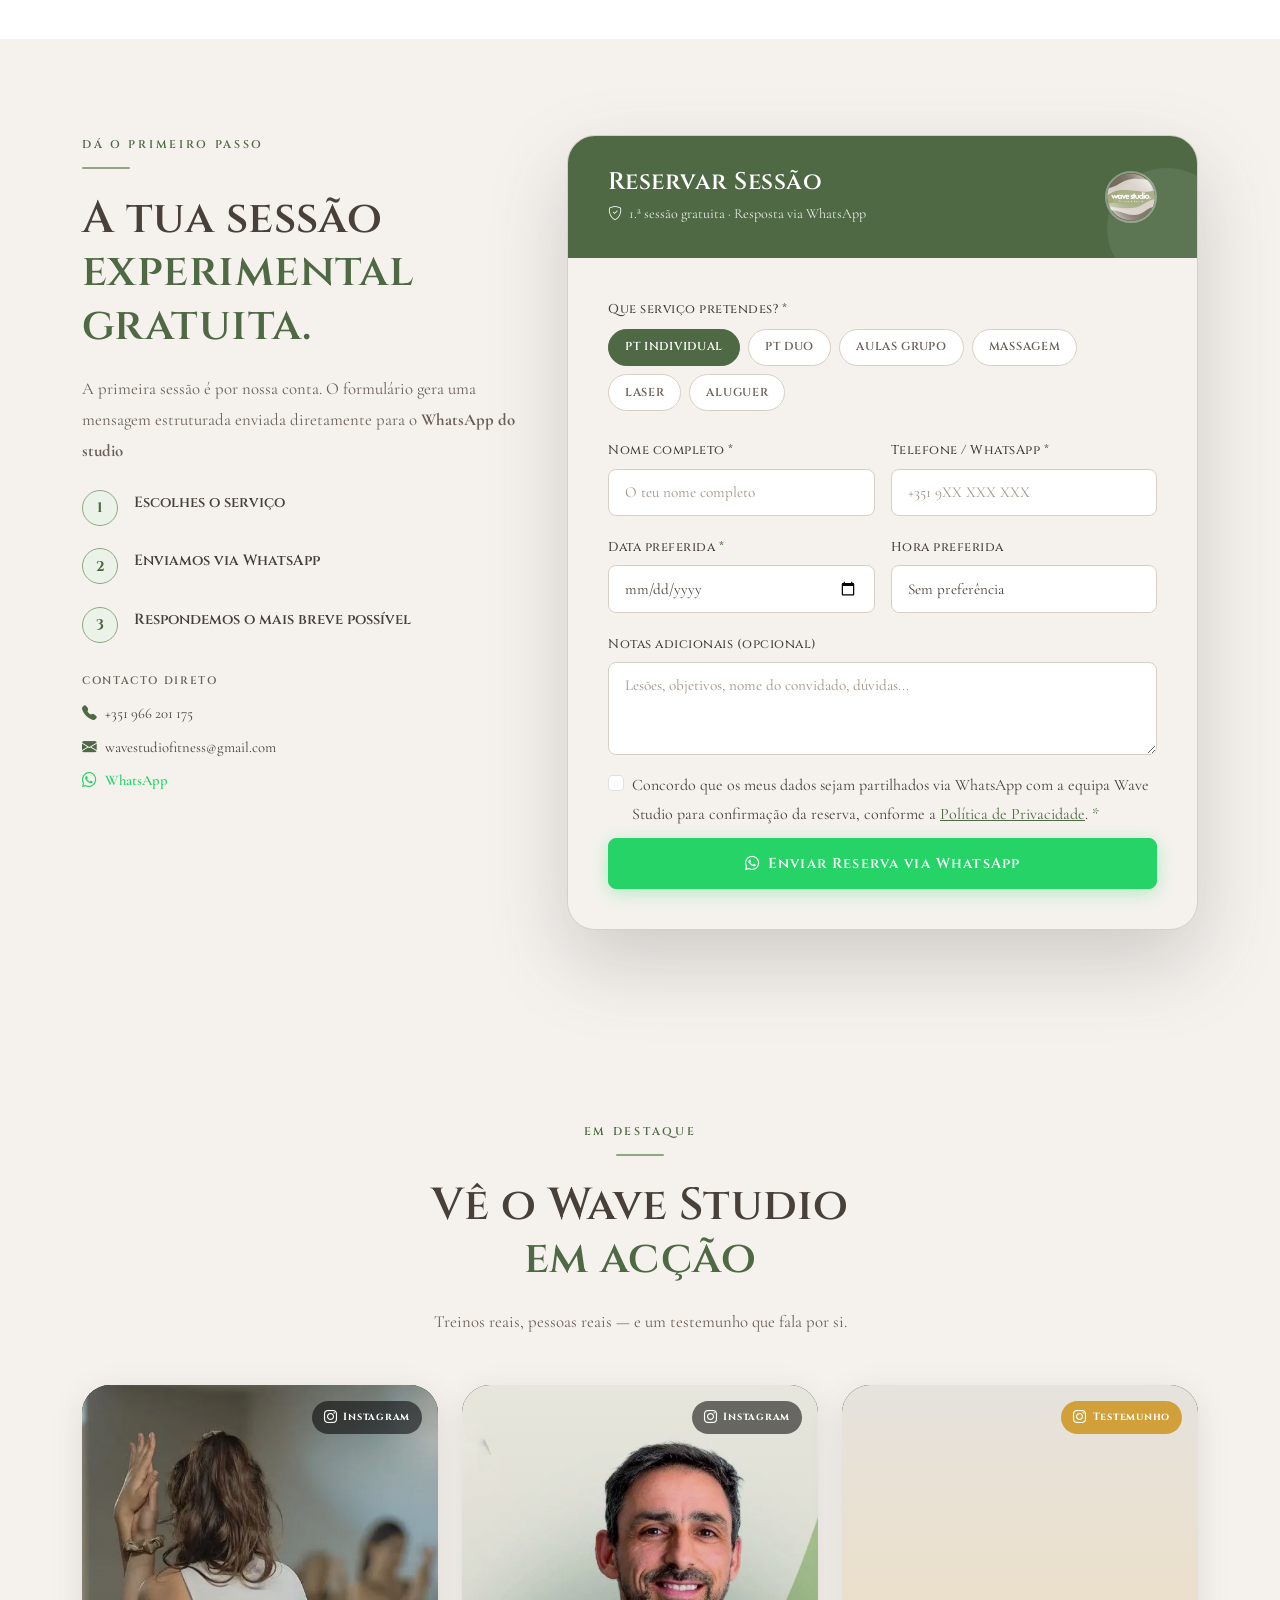
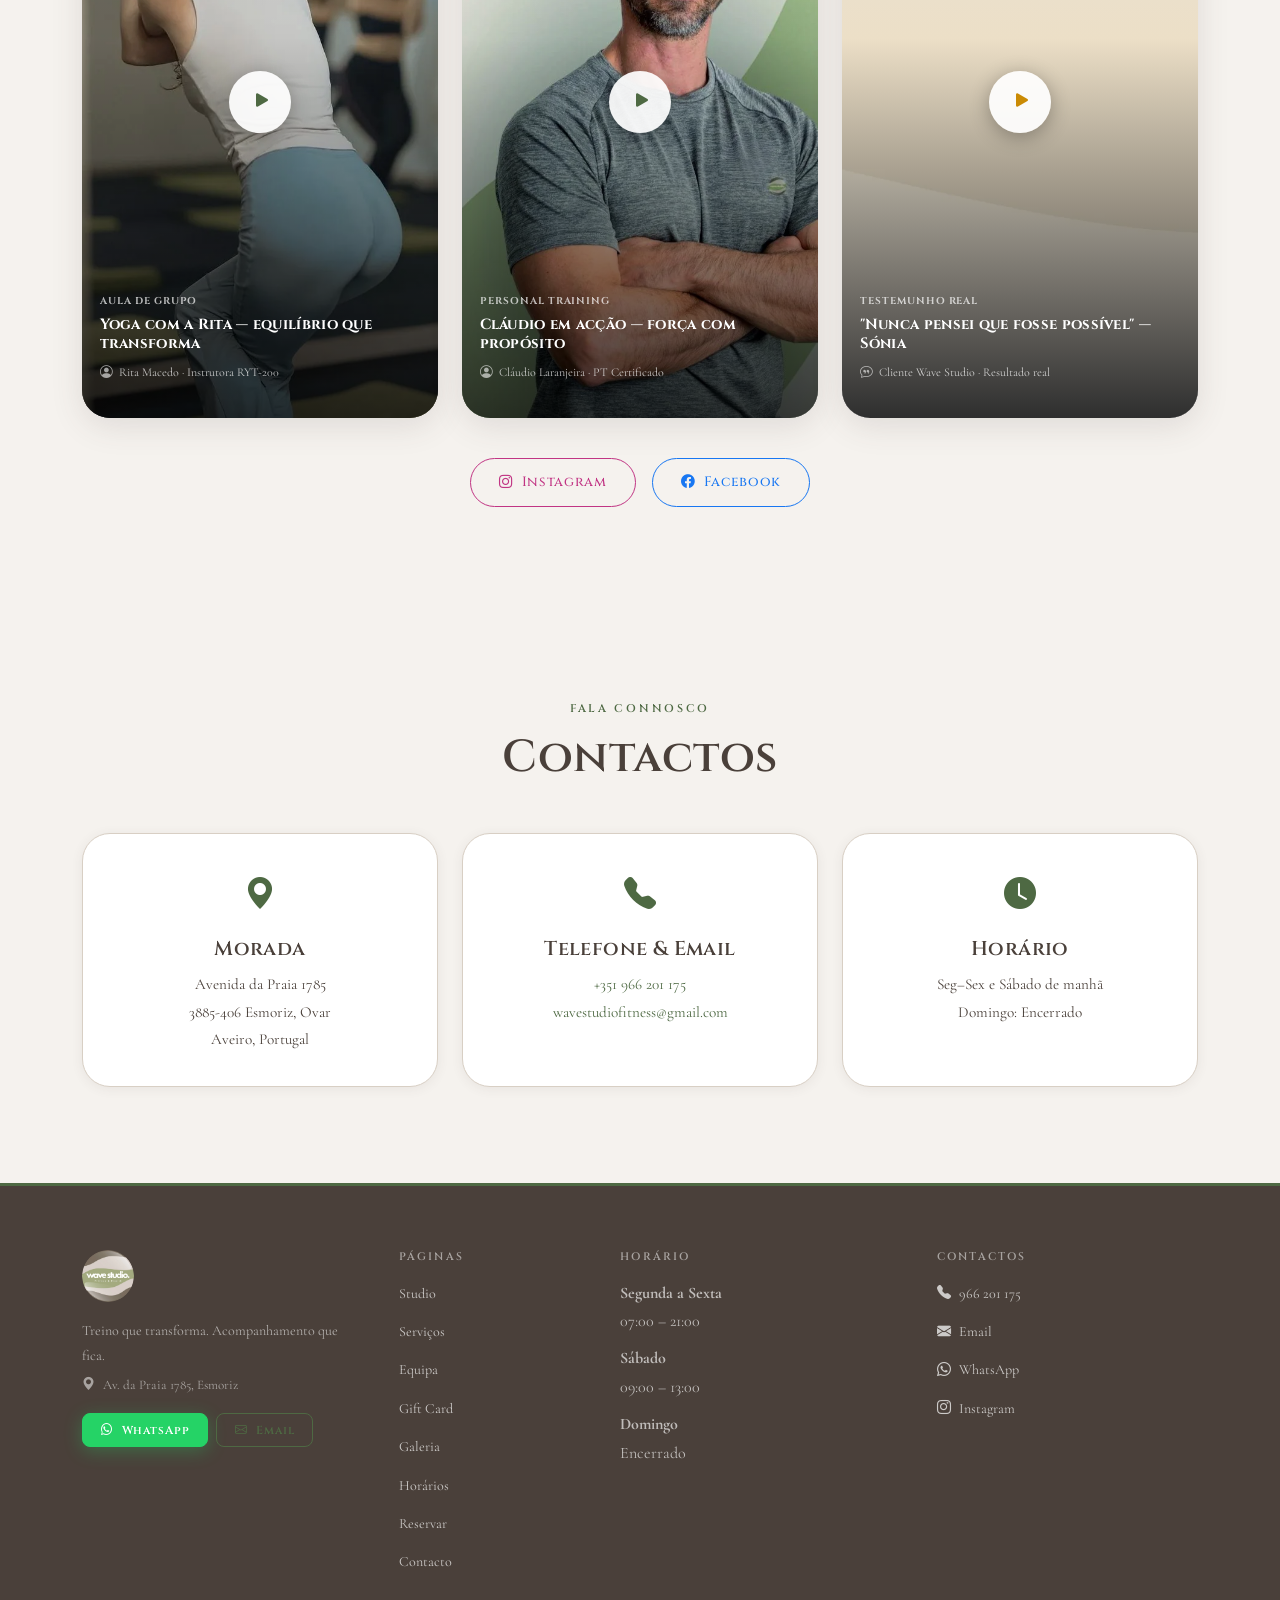
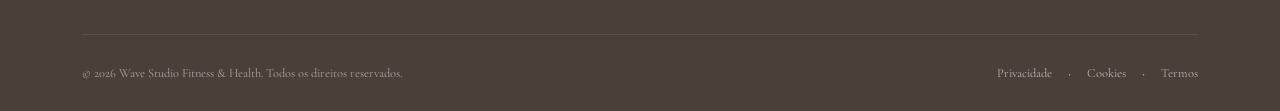
==== commit 570c2d85: "Add files via upload" ====
--- a/index.html
+++ b/index.html
@@ -246,11 +246,11 @@
             <!-- Stats animadas -->
             <div class="stat-grid" role="list" aria-label="Estatísticas do studio">
               <div class="stat-card" role="listitem">
-                <span class="stat-num counter-num" data-target="100">0</span>
+                <span class="stat-num counter-num" data-target="100">100</span>
                 <span class="stat-lbl">Membros</span>
               </div>
               <div class="stat-card" role="listitem">
-                <span class="stat-num counter-num" data-target="98" data-suffix="%">0</span>
+                <span class="stat-num counter-num" data-target="98" data-suffix="%">98%</span>
                 <span class="stat-lbl">Satisfação</span>
               </div>
               <div class="stat-card" role="listitem">
@@ -296,10 +296,10 @@
               <h3 class="card-title">PT Individual ou PT Duo</h3>
               <!--<p class="card-text">Programa 100% personalizado. 30 ou 60 minutos de foco total com o teu treinador certificado.</p>-->
               <ul class="card-list" role="list">
-                <li><!--<i class="bi bi-check2" aria-hidden="true">--></i>Avaliação física inicial gratuita</li>
-                <li><!--<i class="bi bi-check2" aria-hidden="true">--></i>Plano 100% personalizado</li>
-                <li><!--<i class="bi bi-check2" aria-hidden="true">--></i>Sessões de 30 ou 60 minutos</li>
-                <li><!--<i class="bi bi-check2" aria-hidden="true">--></i>Marcação flexivel</li>
+                <li><!--<i class="bi bi-check2" aria-hidden="true"></i>-->Avaliação física inicial gratuita</li>
+                <li><!--<i class="bi bi-check2" aria-hidden="true"></i>-->Plano 100% personalizado</li>
+                <li><!--<i class="bi bi-check2" aria-hidden="true"></i>-->Sessões de 30 ou 60 minutos</li>
+                <li><!--<i class="bi bi-check2" aria-hidden="true"></i>-->Marcação flexivel</li>
               </ul>
               <a href="https://wa.me/351966201175?text=Ol%C3%A1!%20Quero%20marcar%20uma%20sess%C3%A3o%20de%20PT%20Individual%20gratuita."
                  target="_blank" rel="noopener noreferrer"
@@ -317,14 +317,15 @@
           <h3 class="card-title">Treino Autónomo</h3>
          <!--<p class="card-text">Treina ao teu ritmo com acesso aos equipamentos e liberdade total para seguires o teu próprio plano de treino.</p>-->
           <ul class="card-list" role="list">
-        <li><!--<i class="bi bi-check2" aria-hidden="true">--></i>Acesso completo à área de treino</li>
-        <li><!--<i class="bi bi-check2" aria-hidden="true">--></i>Flexibilidade de horários</li>
-        <li><!--<i class="bi bi-check2" aria-hidden="true">--></i>Treina ao teu próprio ritmo</li>
-        <li><!--<i class="bi bi-check2" aria-hidden="true">--></i>Ambiente motivador e moderno</li>
+        <li><!--<i class="bi bi-check2" aria-hidden="true"></i>-->Acesso completo à área de treino</li>
+        <li><!--<i class="bi bi-check2" aria-hidden="true"></i>-->Flexibilidade de horários</li>
+        <li><!--<i class="bi bi-check2" aria-hidden="true"></i>-->Treina ao teu próprio ritmo</li>
+        <li><!--<i class="bi bi-check2" aria-hidden="true"></i>-->Ambiente motivador e moderno</li>
       </ul>
 
-    <a href="https://wa.me/351966201175?text=Ol%C3%A1!%20Quero%20saber%20mais%20sobre%20Treino%20Aut%C3%B3nomo."target="_blank"rel="noopener noreferrer"
-       class="card-cta"aria-label="Saber mais sobre Treino Autónomo via WhatsApp">
+    <a href="https://wa.me/351966201175?text=Ol%C3%A1!%20Quero%20saber%20mais%20sobre%20Treino%20Aut%C3%B3nomo."
+       target="_blank" rel="noopener noreferrer"
+       class="card-cta" aria-label="Saber mais sobre Treino Autónomo via WhatsApp">
        Saber mais <i class="bi bi-arrow-right" aria-hidden="true"></i>
     </a>
   </article>
@@ -338,10 +339,10 @@
               <h3 class="card-title">Aulas de Grupo</h3>
               <!--<p class="card-text">Cross Training, HIIT, Pilates e Yoga. Grupos com aulas de pequenos grupos.</p>-->
               <ul class="card-list" role="list">
-                <li><!--<i class="bi bi-check2" aria-hidden="true">--></i>Move full body / Circuito</li>
-                <li><!--<i class="bi bi-check2" aria-hidden="true">--></i>Cross Training / Hiit </li>
-                <li><!--<i class="bi bi-check2" aria-hidden="true">--></i>Pilates Mat </li>
-                <li><!--<i class="bi bi-check2" aria-hidden="true">--></i>Yoga </li>
+                <li><!--<i class="bi bi-check2" aria-hidden="true"></i>-->Move full body / Circuito</li>
+                <li><!--<i class="bi bi-check2" aria-hidden="true"></i>-->Cross Training / Hiit </li>
+                <li><!--<i class="bi bi-check2" aria-hidden="true"></i>-->Pilates Mat </li>
+                <li><!--<i class="bi bi-check2" aria-hidden="true"></i>-->Yoga </li>
               </ul>
               <a href="#reserva" class="card-cta">
                 Saber mais <i class="bi bi-arrow-right" aria-hidden="true"></i>
@@ -357,10 +358,10 @@
               <h3 class="card-title">Massagens</h3>
               <!--<p class="card-text">Relaxamento e recuperação muscular com a terapeuta certificada <strong>Cecília Pinto</strong>.</p>-->
               <ul class="card-list" role="list">
-                <li><!--<i class="bi bi-check2" aria-hidden="true">--></i>Massagem de Relaxamento</li>
-                <li><!--<i class="bi bi-check2" aria-hidden="true">--></i>Massagem Holística</li>
-                <li><!--<i class="bi bi-check2" aria-hidden="true">--></i>Massagem Terapêutica</li>
-                <li><!--<i class="bi bi-check2" aria-hidden="true">--></i>Reflexologia</li>
+                <li><!--<i class="bi bi-check2" aria-hidden="true"></i>-->Massagem de Relaxamento</li>
+                <li><!--<i class="bi bi-check2" aria-hidden="true"></i>-->Massagem Holística</li>
+                <li><!--<i class="bi bi-check2" aria-hidden="true"></i>-->Massagem Terapêutica</li>
+                <li><!--<i class="bi bi-check2" aria-hidden="true"></i>-->Reflexologia</li>
 
                <!-- <li><i class="bi bi-check2" aria-hidden="true"></i>Recuperação Desportiva</li>-->
               </ul>
@@ -380,10 +381,10 @@
               <h3 class="card-title">Depilação a Laser</h3>
               <!--<p class="card-text">Tecnologia avançada com o técnicos certificados <strong>Salutem therapies depil</strong>. Homem e mulher.</p>-->
               <ul class="card-list" role="list">
-                <li><!--<i class="bi bi-check2" aria-hidden="true">--></i>Tecnologia avançada</li>
-                <li><!--<i class="bi bi-check2" aria-hidden="true">--></i>Tratamento seguro e progressivo</li>
-                <li><!--<i class="bi bi-check2" aria-hidden="true">--></i>Várias zonas disponíveis</li>
-                <li><!--<i class="bi bi-check2" aria-hidden="true">--></i>Para homem e mulher</li>
+                <li><!--<i class="bi bi-check2" aria-hidden="true"></i>-->Tecnologia avançada</li>
+                <li><!--<i class="bi bi-check2" aria-hidden="true"></i>-->Tratamento seguro e progressivo</li>
+                <li><!--<i class="bi bi-check2" aria-hidden="true"></i>-->Várias zonas disponíveis</li>
+                <li><!--<i class="bi bi-check2" aria-hidden="true"></i>-->Para homem e mulher</li>
               </ul>
               <a href="https://wa.me/351966201175?text=Ol%C3%A1!%20Quero%20saber%20mais%20sobre%20a%20depila%C3%A7%C3%A3o%20laser."
                  target="_blank" rel="noopener noreferrer"
@@ -401,10 +402,10 @@
               <h3 class="card-title">Aluguer por Hora Sala de treino ou Gabinete</h3>
               <!--<p class="card-text">O espaço Wave Studio disponível para uso privado por hora — treinos, workshops, eventos.</p>-->
               <ul class="card-list" role="list">
-                <li><!--<i class="bi bi-check2" aria-hidden="true">--></i>Espaço totalmente equipado</li>
-                <li><!--<i class="bi bi-check2" aria-hidden="true">--></i>Disponível para treinos e Workshops</li>
-                <li><!--<i class="bi bi-check2" aria-hidden="true">--></i>Disponível para Team building / eventos corporativos</li>
-                <li><!--<i class="bi bi-check2" aria-hidden="true">--></i>Disponibilidade flexível</li>
+                <li><!--<i class="bi bi-check2" aria-hidden="true"></i>-->Espaço totalmente equipado</li>
+                <li><!--<i class="bi bi-check2" aria-hidden="true"></i>-->Disponível para treinos e Workshops</li>
+                <li><!--<i class="bi bi-check2" aria-hidden="true"></i>-->Disponível para Team building / eventos corporativos</li>
+                <li><!--<i class="bi bi-check2" aria-hidden="true"></i>-->Disponibilidade flexível</li>
               </ul>
               <a href="https://wa.me/351966201175?text=Ol%C3%A1!%20Gostaria%20de%20saber%20mais%20sobre%20o%20aluguer%20do%20espa%C3%A7o%20por%20hora."
                  target="_blank" rel="noopener noreferrer"
@@ -437,7 +438,7 @@
 
           <!-- Copywriting emocional + CTAs -->
           <div class="col-lg-6 reveal">
-            <span class="sec-label" class="u-cor-salvia-suave">Um presente diferente</span>
+            <span class="sec-label u-cor-salvia-suave">Um presente diferente</span>
             <span class="deco-line" aria-hidden="true"></span>
             <h2 id="h-gift" class="sec-title" style="color:#fff">
               Cartão Presente<br>
@@ -571,26 +572,6 @@
                 </div>
               </footer>
             </blockquote>
-          </div>
-        </div>
-
-        <!-- Contadores animados -->
-        <div class="counters-wrap reveal" aria-label="Estatísticas em números">
-          <p class="counters-label">Em números</p>
-          <div class="row g-2 text-center justify-content-center">
-            <div class="col-6 col-md-4">
-              <span class="counter-num" data-target="847">0</span>
-              <span class="counter-lbl">Aulas em 2024</span>
-            </div>
-            <div class="col-6 col-md-4">
-              <span class="counter-num" data-target="100">120</span>
-              <span class="counter-lbl">Membros ativos</span>
-            </div>
-            <div class="col-6 col-md-4">
-              <span class="counter-num" data-target="98" data-suffix="%">98</span>
-              <span class="counter-lbl">Satisfação</span>
-            </div>
-
           </div>
         </div>
 
@@ -626,7 +607,7 @@
                 <i class="bi bi-whatsapp" aria-hidden="true"></i>Confirmar horário
               </a>
             </div>
-            <p class="mt-4" class="u-txt-nota">
+            <p class="mt-4 u-txt-nota">
               <i class="bi bi-info-circle me-1" aria-hidden="true"></i>
               Horários de aulas sujeitos a reserva prévia.
             </p>
@@ -1121,7 +1102,7 @@
         -->
 
         <!-- Botões sociais -->
-        <div class="ig-footer" class="u-flex-center-gap">
+        <div class="ig-footer u-flex-center-gap">
           <a href="https://instagram.com/wavestudiofitness"
              target="_blank" rel="noopener noreferrer"
              class="btn-ig" aria-label="Seguir @wavestudiofitness no Instagram">
@@ -1150,7 +1131,7 @@
         <div class="row g-4 justify-content-center">
           <div class="col-md-4 text-center reveal">
             <div class="card-wave">
-              <i class="bi bi-geo-alt-fill" class="u-icone-lg" aria-hidden="true"></i>
+              <i class="bi bi-geo-alt-fill u-icone-lg" aria-hidden="true"></i>
               <h3 class="card-title">Morada</h3>
               <p class="card-text">
                 Avenida da Praia 1785<br>3885-406 Esmoriz, Ovar<br>Aveiro, Portugal
@@ -1159,7 +1140,7 @@
           </div>
           <div class="col-md-4 text-center reveal" style="animation-delay:.1s">
             <div class="card-wave">
-              <i class="bi bi-telephone-fill" class="u-icone-lg" aria-hidden="true"></i>
+              <i class="bi bi-telephone-fill u-icone-lg" aria-hidden="true"></i>
               <h3 class="card-title">Telefone &amp; Email</h3>
               <p class="card-text">
                 <a href="tel:+351966201175" class="u-link-salvia">+351 966 201 175</a><br>
@@ -1169,7 +1150,7 @@
           </div>
           <div class="col-md-4 text-center reveal" style="animation-delay:.2s">
             <div class="card-wave">
-              <i class="bi bi-clock-fill" class="u-icone-lg" aria-hidden="true"></i>
+              <i class="bi bi-clock-fill u-icone-lg" aria-hidden="true"></i>
               <h3 class="card-title">Horário</h3>
               <p class="card-text">
                 Seg–Sex e Sábado de manhã<br>Domingo: Encerrado
@@ -1290,4 +1271,4 @@
   <script src="assets/js/site.js"></script>
 
 </body>
-</html>
+</html>
--- a/assets/css/style.css
+++ b/assets/css/style.css
@@ -1174,38 +1174,11 @@
 .test-service { font-size: .75rem; color: var(--txt-muted); display: block; margin-top: .1rem; }
 
 /* Contadores */
-.counters-wrap {
-  background:    var(--salvia-texto);
-  border-radius: var(--r-xl);
-  padding:       3rem 2rem;
-  margin-top:    3rem;
-}
-.counters-label {
-  font-family:    var(--f-h);
-  font-size:      .7rem;
-  font-weight:    500;
-  letter-spacing: .22em;
-  text-transform: uppercase;
-  color:          rgba(255,255,255,.70);
-  margin-bottom:  2rem;
-  text-align:     center;
-}
 .counter-num {
-  display:     block;
-  font-family: var(--f-h);
-  font-size:   clamp(2.2rem, 5vw, 3.2rem);
-  font-weight: 700;
-  color:       var(--txt-inv);
-  line-height: 1;
-  margin-bottom: .35rem;
-}
-.counter-lbl {
-  font-family: var(--f-h);
-  font-size:   .75rem;
-  color:       rgba(255,255,255,.72);
-}
-
-@media (max-width: 575px) { .counters-wrap { padding: 2rem 1rem; } }
+  /* Classe usada apenas como seletor pelo JS (assets/js/site.js, módulo
+     05 "Contadores animados"). O estilo visual vem sempre de .stat-num,
+     a única classe com que .counter-num é combinada. */
+}
 
 
 /* ────────────────────────────────────────────────────────────────
@@ -1501,43 +1474,11 @@
 
 /* ────────────────────────────────────────────────────────────────
    17. GALERIA + LIGHTBOX
-   ──────────────────────────────────────────────────────────────── */
-.galeria-grid {
-  columns:    3 240px;
-  gap:        1rem;
-}
-.galeria-item {
-  break-inside:  avoid;
-  margin-bottom: 1rem;
-  position:      relative;
-  overflow:      hidden;
-  border-radius: var(--r-lg);
-  cursor:        pointer;
-}
-.galeria-item img {
-  width:      100%;
-  display:    block;
-  transition: transform .45s ease;
-}
-.galeria-item:hover img { transform: scale(1.05); }
-.galeria-item__overlay {
-  position:        absolute;
-  inset:           0;
-  background:      rgba(74, 64, 58, 0);
-  display:         flex;
-  align-items:     center;
-  justify-content: center;
-  transition:      background var(--tr);
-}
-.galeria-item:hover .galeria-item__overlay { background: rgba(74, 64, 58, .40); }
-.galeria-item__overlay i {
-  color:      var(--txt-inv);
-  font-size:  2rem;
-  opacity:    0;
-  transform:  scale(.7);
-  transition: all var(--tr);
-}
-.galeria-item:hover .galeria-item__overlay i { opacity: 1; transform: scale(1); }
+   NOTA: .galeria-grid / .galeria-item vivem exclusivamente em
+   galeria.css (carregado depois deste ficheiro em galeria.html,
+   a única página que os usa) — removidos daqui para eliminar a
+   duplicação/conflito de regras entre os dois ficheiros.
+   ──────────────────────────────────────────────────────────────── */
 
 /* Lightbox */
 .lightbox {
@@ -1590,10 +1531,6 @@
   color:          rgba(255,255,255,.65);
   letter-spacing: .08em;
 }
-
-@media (max-width: 575px) { .galeria-grid { columns: 1; } }
-@media (max-width: 767px) { .galeria-grid { columns: 2 150px; } }
-
 
 /* ────────────────────────────────────────────────────────────────
    18. EQUIPA — Cards de membros
